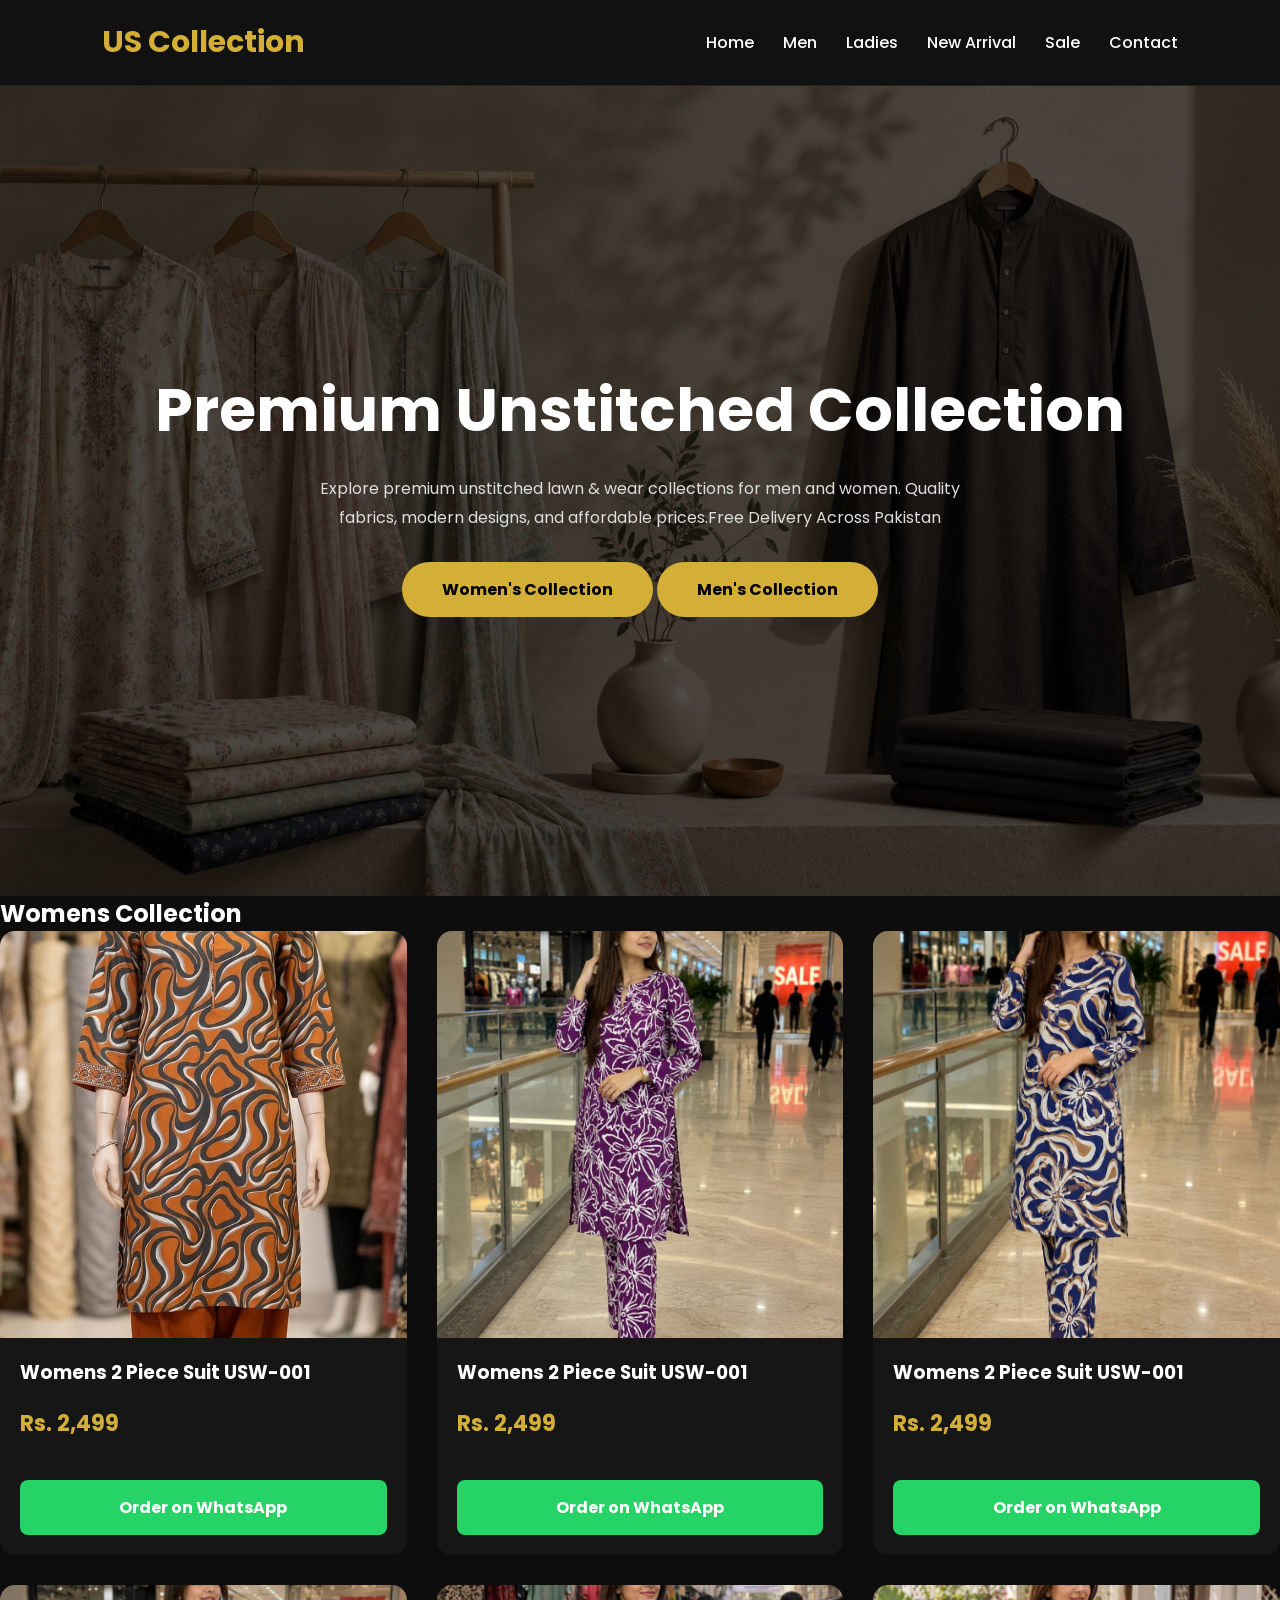
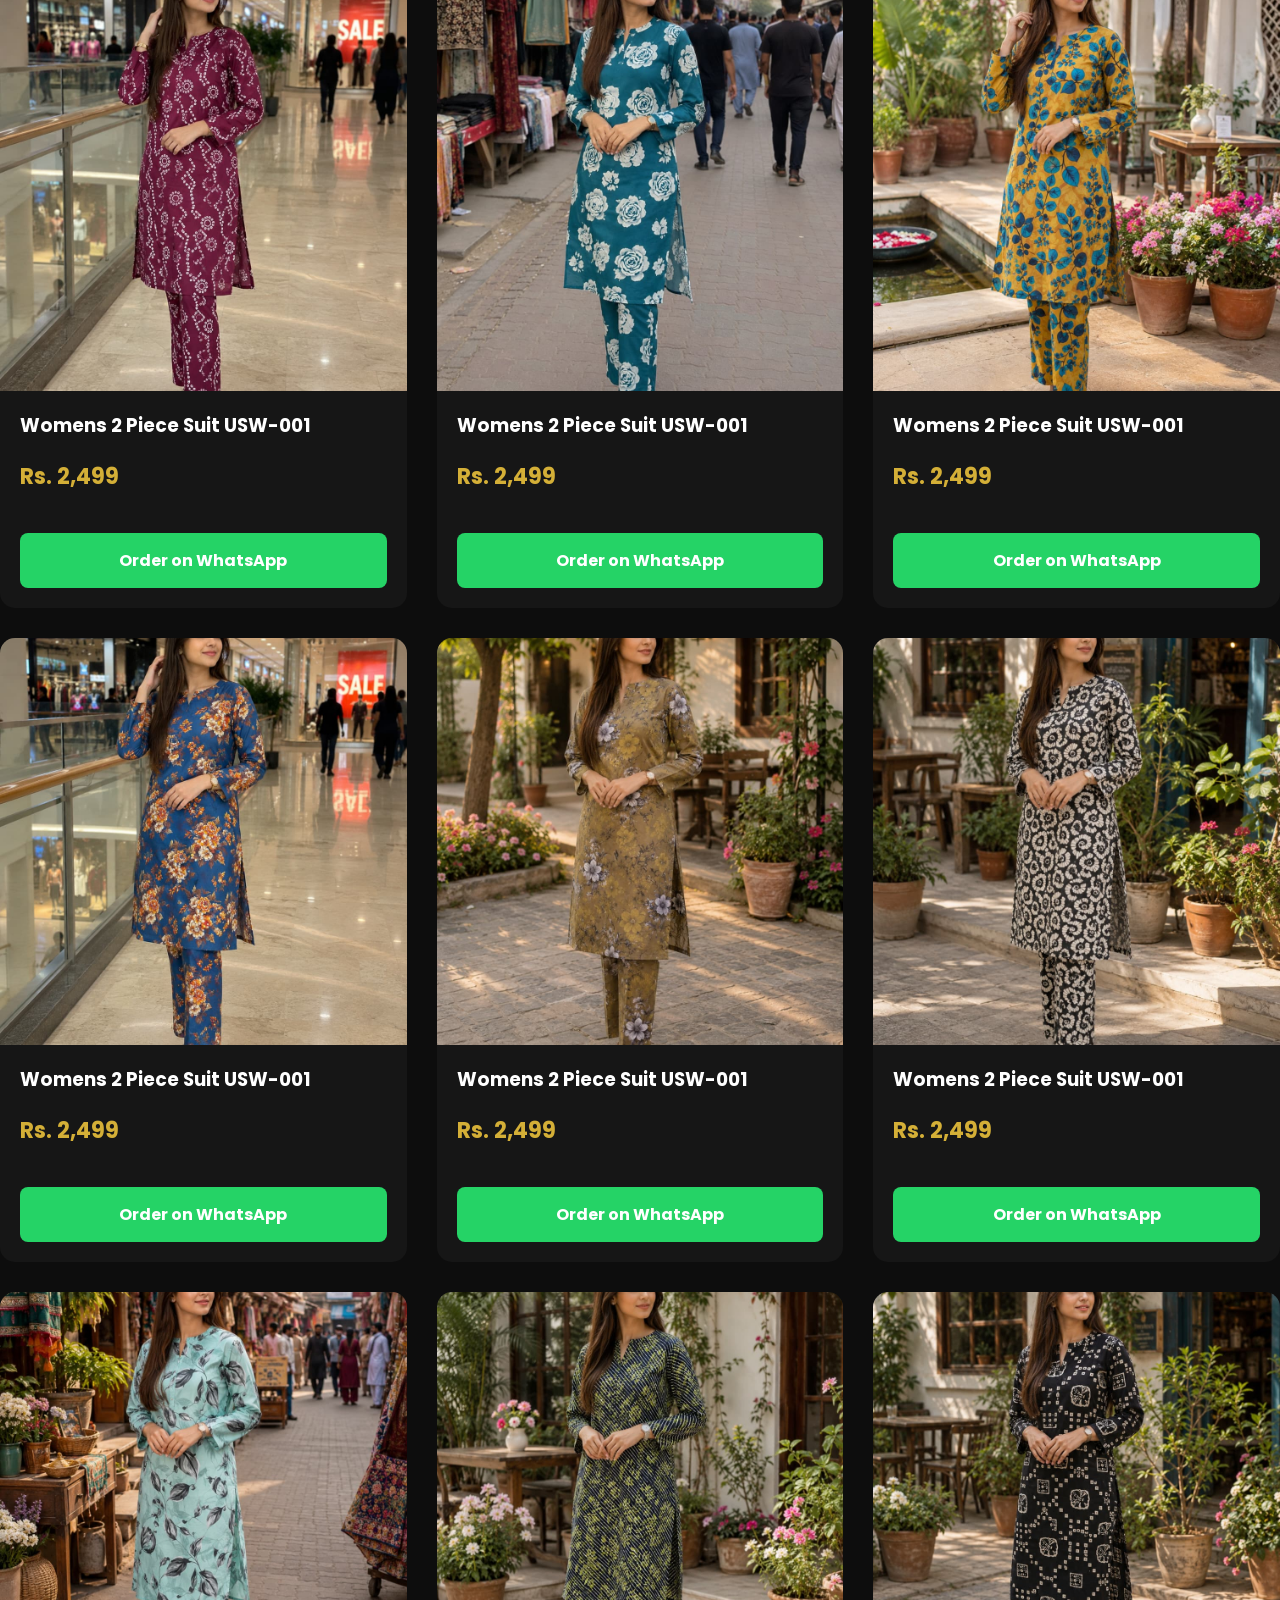
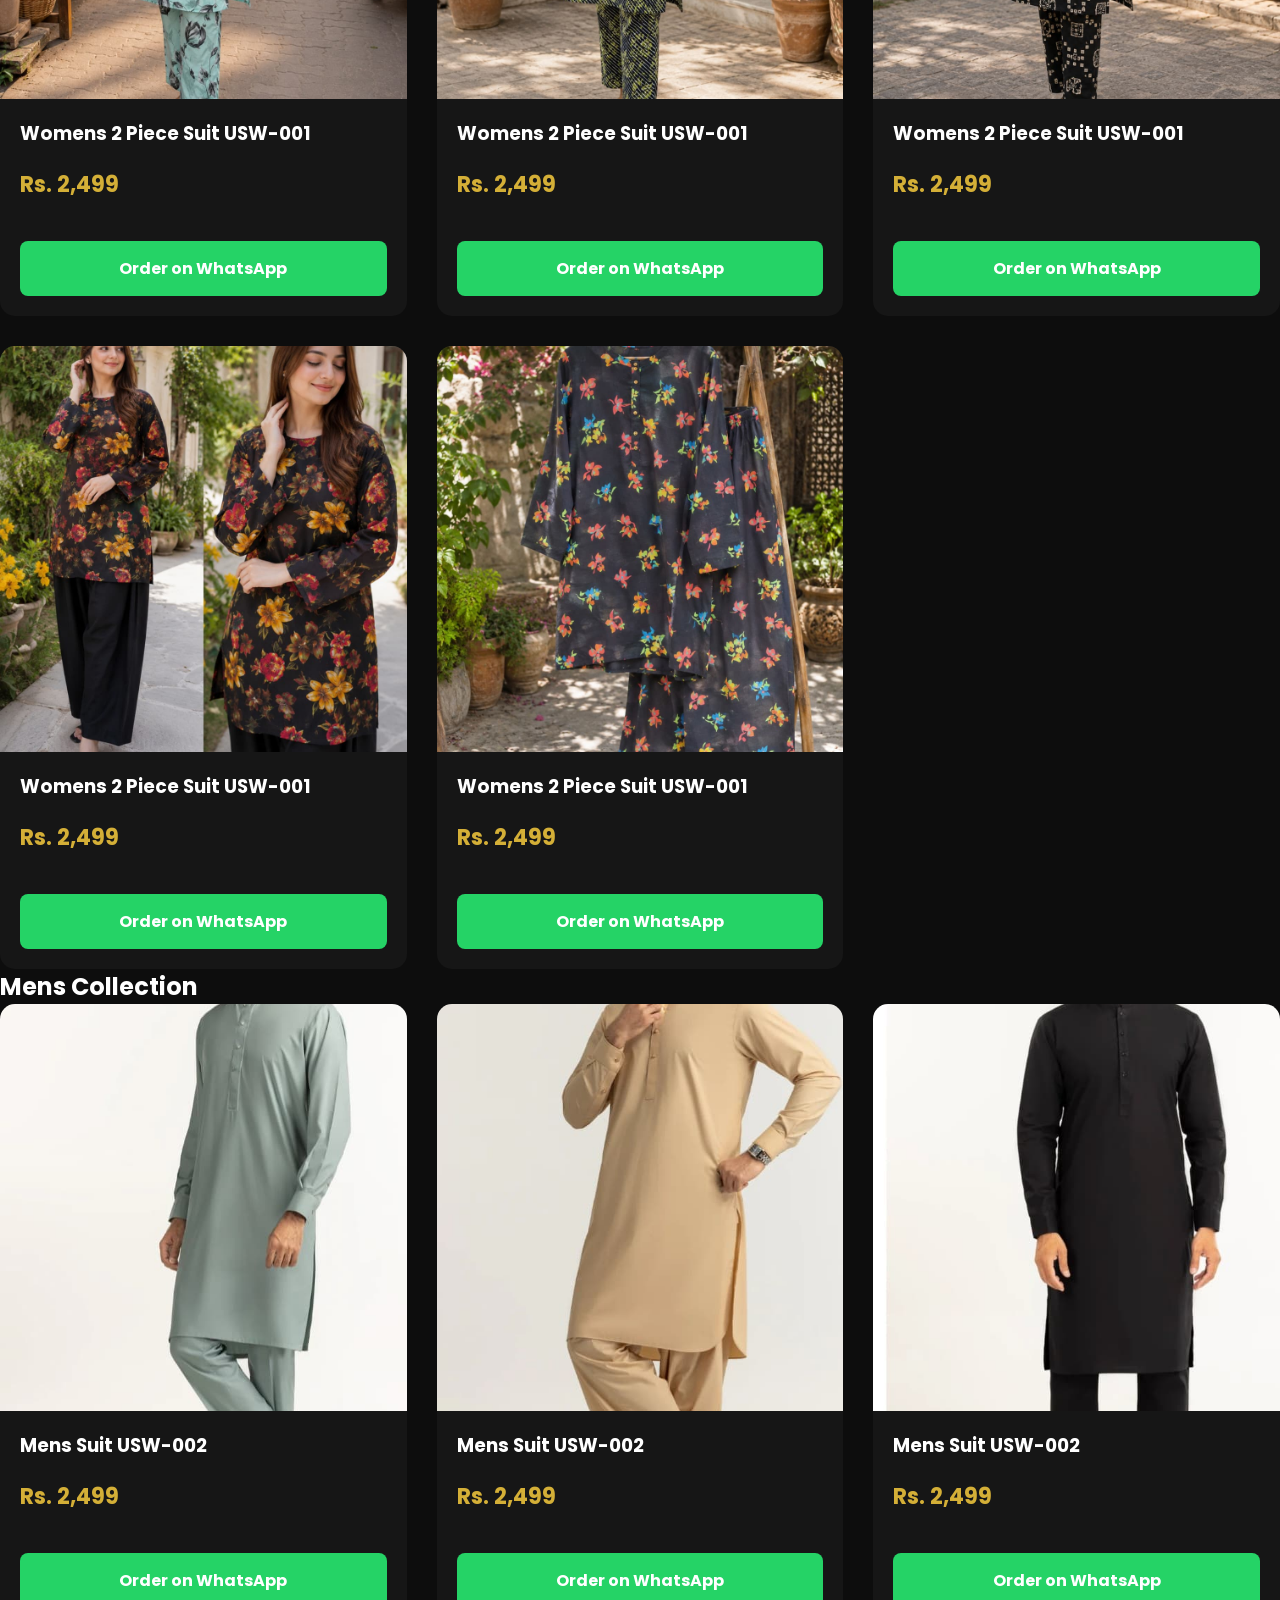
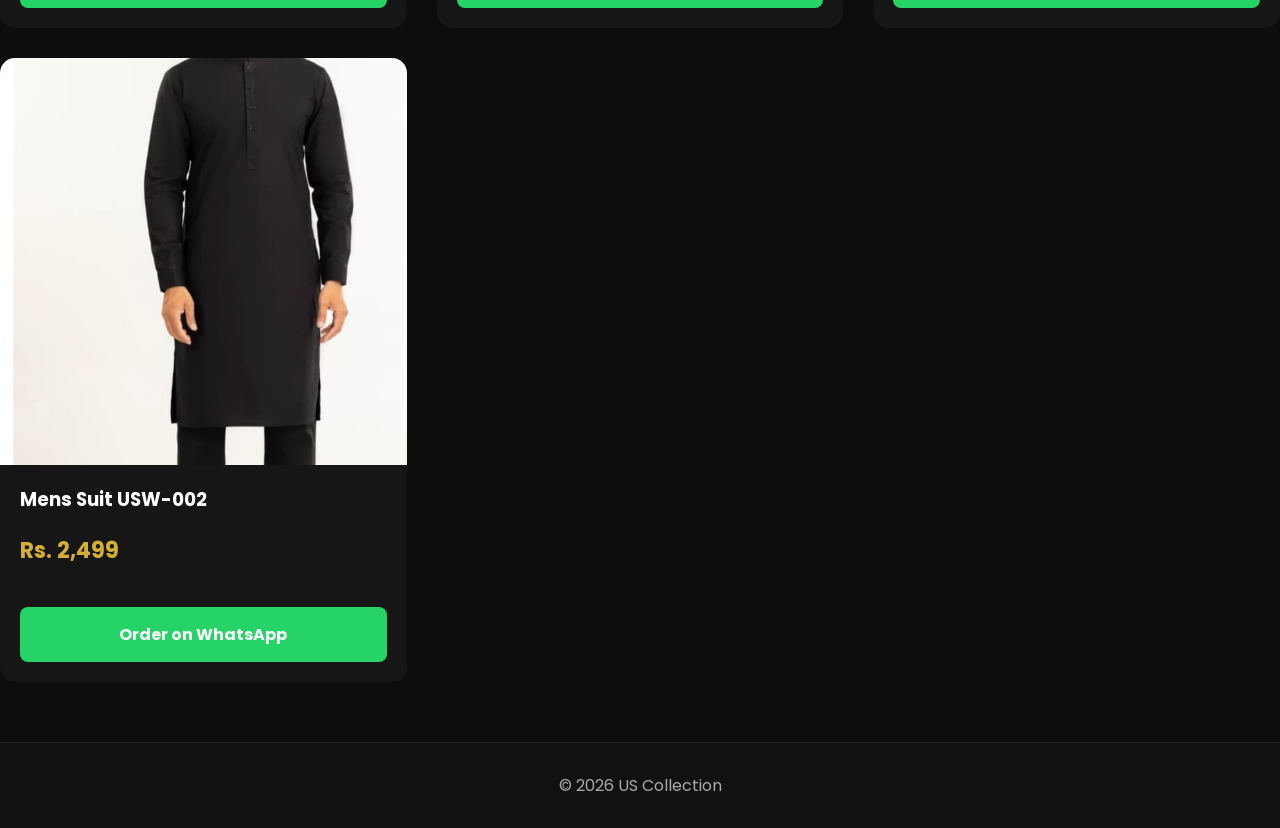
==== index.html @ f3d9e6c7 "Update index.html" ====
<!DOCTYPE html>
<html lang="en">
<head>
    <meta charset="UTF-8">
    <meta name="viewport" content="width=device-width, initial-scale=1.0">
    <title>US Collection | Premium Fashion</title>

    <link rel="stylesheet" href="style.css">

    <link rel="preconnect" href="https://fonts.googleapis.com">
    <link href="https://fonts.googleapis.com/css2?family=Poppins:wght@300;400;500;600;700&display=swap" rel="stylesheet">

</head>
<body>

<header>

<div class="logo">
US Collection
</div>

<nav>

<a href="#">Home</a>
<a href="#">Men</a>
<a href="#">Ladies</a>
<a href="#">New Arrival</a>
<a href="#">Sale</a>
<a href="#">Contact</a>

</nav>

</header>

<section class="hero">

<h1>Premium Unstitched Collection</h1>

<p>
Explore premium unstitched lawn  & wear collections for men and women. Quality fabrics, modern designs, and affordable prices.Free Delivery Across Pakistan
</p>

<div class="hero-buttons">
    <a class="btn" href="#women">Women's Collection</a>
    <a class="btn" href="#men">Men's Collection</a>
</div>


</section>

<section id="womens">

<h2>Womens Collection</h2>

<div class="products">
    <div class="card">

<img src="w1.jpeg" alt="Womens 2 Piece Suit">

<h3>Womens 2 Piece Suit USW-001</h3>

<p>Rs. 2,499</p>

<a class="order"
href="https://wa.me/923047504043?text=I want to order USW-001">
Order on WhatsApp
</a>

</div>
       <div class="card">

<img src="w2.jpeg" alt="Womens 2 Piece Suit">

<h3>Womens 2 Piece Suit USW-001</h3>

<p>Rs. 2,499</p>

<a class="order"
href="https://wa.me/923047504043?text=I want to order USW-001">
Order on WhatsApp
</a>

</div>
      <div class="card">

<img src="w3.jpeg" alt="Womens 2 Piece Suit">

<h3>Womens 2 Piece Suit USW-001</h3>

<p>Rs. 2,499</p>

<a class="order"
href="https://wa.me/923047504043?text=I want to order USW-001">
Order on WhatsApp
</a>

</div>
      <div class="card">

<img src="w4.jpeg" alt="Womens 2 Piece Suit">

<h3>Womens 2 Piece Suit USW-001</h3>

<p>Rs. 2,499</p>

<a class="order"
href="https://wa.me/923047504043?text=I want to order USW-001">
Order on WhatsApp
</a>

</div>
    <div class="card">

<img src="w5.jpeg" alt="Womens 2 Piece Suit">

<h3>Womens 2 Piece Suit USW-001</h3>

<p>Rs. 2,499</p>

<a class="order"
href="https://wa.me/923047504043?text=I want to order USW-001">
Order on WhatsApp
</a>

</div>
    <div class="card">

<img src="w6.jpeg" alt="Womens 2 Piece Suit">

<h3>Womens 2 Piece Suit USW-001</h3>

<p>Rs. 2,499</p>

<a class="order"
href="https://wa.me/923047504043?text=I want to order USW-001">
Order on WhatsApp
</a>

</div>
    <div class="card">

<img src="w7.jpeg" alt="Womens 2 Piece Suit">

<h3>Womens 2 Piece Suit USW-001</h3>

<p>Rs. 2,499</p>

<a class="order"
href="https://wa.me/923047504043?text=I want to order USW-001">
Order on WhatsApp
</a>

</div>
    <div class="card">

<img src="w8.jpeg" alt="Womens 2 Piece Suit">

<h3>Womens 2 Piece Suit USW-001</h3>

<p>Rs. 2,499</p>

<a class="order"
href="https://wa.me/923047504043?text=I want to order USW-001">
Order on WhatsApp
</a>

</div>
    <div class="card">

<img src="w9.jpeg" alt="Womens 2 Piece Suit">

<h3>Womens 2 Piece Suit USW-001</h3>

<p>Rs. 2,499</p>

<a class="order"
href="https://wa.me/923047504043?text=I want to order USW-001">
Order on WhatsApp
</a>

</div>
    <div class="card">

<img src="w10.jpeg" alt="Womens 2 Piece Suit">

<h3>Womens 2 Piece Suit USW-001</h3>

<p>Rs. 2,499</p>

<a class="order"
href="https://wa.me/923047504043?text=I want to order USW-001">
Order on WhatsApp
</a>

</div>
    <div class="card">

<img src="w11.jpeg" alt="Womens 2 Piece Suit">

<h3>Womens 2 Piece Suit USW-001</h3>

<p>Rs. 2,499</p>

<a class="order"
href="https://wa.me/923047504043?text=I want to order USW-001">
Order on WhatsApp
</a>

</div>
    <div class="card">

<img src="w12.jpeg" alt="Womens 2 Piece Suit">

<h3>Womens 2 Piece Suit USW-001</h3>

<p>Rs. 2,499</p>

<a class="order"
href="https://wa.me/923047504043?text=I want to order USW-001">
Order on WhatsApp
</a>

</div>
    <div class="card">

<img src="w13.jpeg" alt="Womens 2 Piece Suit">

<h3>Womens 2 Piece Suit USW-001</h3>

<p>Rs. 2,499</p>

<a class="order"
href="https://wa.me/923047504043?text=I want to order USW-001">
Order on WhatsApp
</a>

</div>
    <div class="card">

<img src="w14.jpeg" alt="Womens 2 Piece Suit">

<h3>Womens 2 Piece Suit USW-001</h3>

<p>Rs. 2,499</p>

<a class="order"
href="https://wa.me/923047504043?text=I want to order USW-001">
Order on WhatsApp
</a>

</div>



</div>

</section>
    
<section id="mens">

<h2>Mens Collection</h2>

<div class="products">
      <div class="card">

<img src="p1.jpeg" alt="Womens 2 Piece Suit">

<h3>Mens Suit USW-002</h3>

<p>Rs. 2,499</p>

<a class="order"
href="https://wa.me/923047504043?text=I want to order USW-001">
Order on WhatsApp
</a>

</div>
      <div class="card">

<img src="p2.jpeg" alt="Womens 2 Piece Suit">

<h3>Mens Suit USW-002</h3>

<p>Rs. 2,499</p>

<a class="order"
href="https://wa.me/923047504043?text=I want to order USW-001">
Order on WhatsApp
</a>

</div>
      <div class="card">

<img src="p3.jpeg" alt="Womens 2 Piece Suit">

<h3>Mens Suit USW-002</h3>

<p>Rs. 2,499</p>

<a class="order"
href="https://wa.me/923047504043?text=I want to order USW-001">
Order on WhatsApp
</a>

</div>
      <div class="card">

<img src="p3.jpeg" alt="Womens 2 Piece Suit">

<h3>Mens Suit USW-002</h3>

<p>Rs. 2,499</p>

<a class="order"
href="https://wa.me/923047504043?text=I want to order USW-001">
Order on WhatsApp
</a>

</div>

</div>
    
 </secton>
    

<footer>

<p>

© 2026 US Collection

</p>

</footer>

</body>
</html>
---- style.css ----
*{
    margin:0;
    padding:0;
    box-sizing:border-box;
    font-family:'Poppins',sans-serif;
}

body{
    background:#0d0d0d;
    color:#fff;
}

header{
    width:100%;
    padding:20px 8%;
    display:flex;
    justify-content:space-between;
    align-items:center;
    background:#111;
    position:sticky;
    top:0;
    z-index:1000;
    border-bottom:1px solid #222;
}

.logo{
    font-size:30px;
    font-weight:700;
    color:#d4af37;
}

nav a{
    color:white;
    text-decoration:none;
    margin-left:25px;
    transition:.3s;
    font-weight:500;
}

nav a:hover{
    color:#d4af37;
}

.hero{
    height:90vh;
    display:flex;
    flex-direction:column;
    justify-content:center;
    align-items:center;
    text-align:center;
    background:linear-gradient(rgba(0,0,0,.65),rgba(0,0,0,.65)),
    url("bk.png") center/cover;
}

.hero h1{
    font-size:60px;
    margin-bottom:20px;
}

.hero p{
    width:70%;
    max-width:700px;
    line-height:1.8;
    color:#ddd;
    margin-bottom:30px;
}

.btn{
    display:inline-block;
    padding:15px 40px;
    background:#d4af37;
    color:black;
    text-decoration:none;
    border-radius:40px;
    font-weight:bold;
    transition:.3s;
}

.btn:hover{
    transform:translateY(-5px);
}

#products{
    padding:80px 8%;
}

#products h2{
    text-align:center;
    font-size:40px;
    margin-bottom:50px;
    color:#d4af37;
}

.products{
    display:grid;
    grid-template-columns:repeat(auto-fit,minmax(300px,1fr));
    gap:30px;
}

.card{
    background:#161616;
    border-radius:15px;
    overflow:hidden;
    transition:.3s;
}

.card:hover{
    transform:translateY(-10px);
}

.card img{
    width:100%;
    aspect-ratio:1/1;
    object-fit:cover;
    display:block;
}

.card h3{
    padding:20px;
}

.card p{
    padding:0 20px 20px;
    color:#d4af37;
    font-size:22px;
    font-weight:bold;
}

.order{
    display:block;
    margin:20px;
    text-align:center;
    background:#25D366;
    color:white;
    padding:15px;
    border-radius:8px;
    text-decoration:none;
    font-weight:bold;
}

footer{
    background:#111;
    text-align:center;
    padding:30px;
    margin-top:60px;
    border-top:1px solid #222;
}

footer p{
    color:#aaa;
}

@media(max-width:768px){

header{
    flex-direction:column;
}

nav{
    margin-top:15px;
}

nav a{
    display:inline-block;
    margin:8px;
}

.hero h1{
    font-size:40px;
}

.hero p{
    width:90%;
}

}
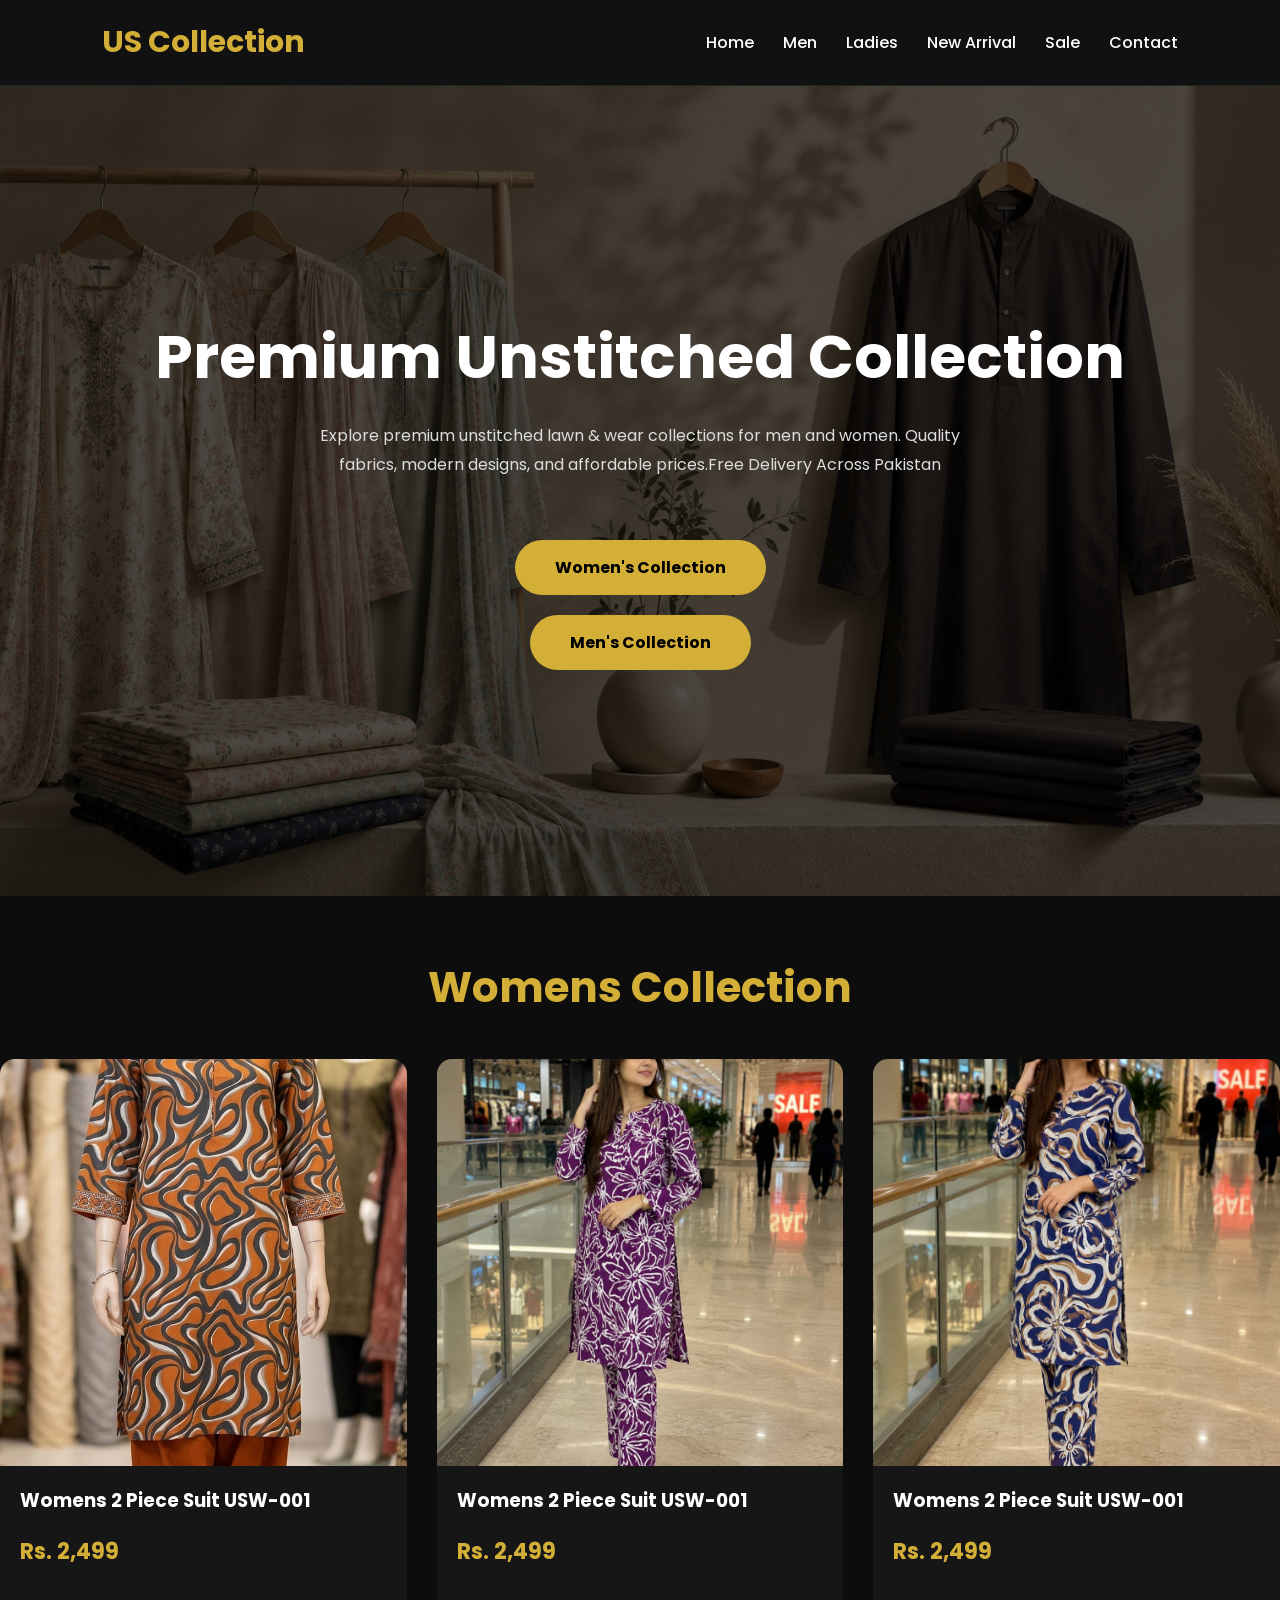
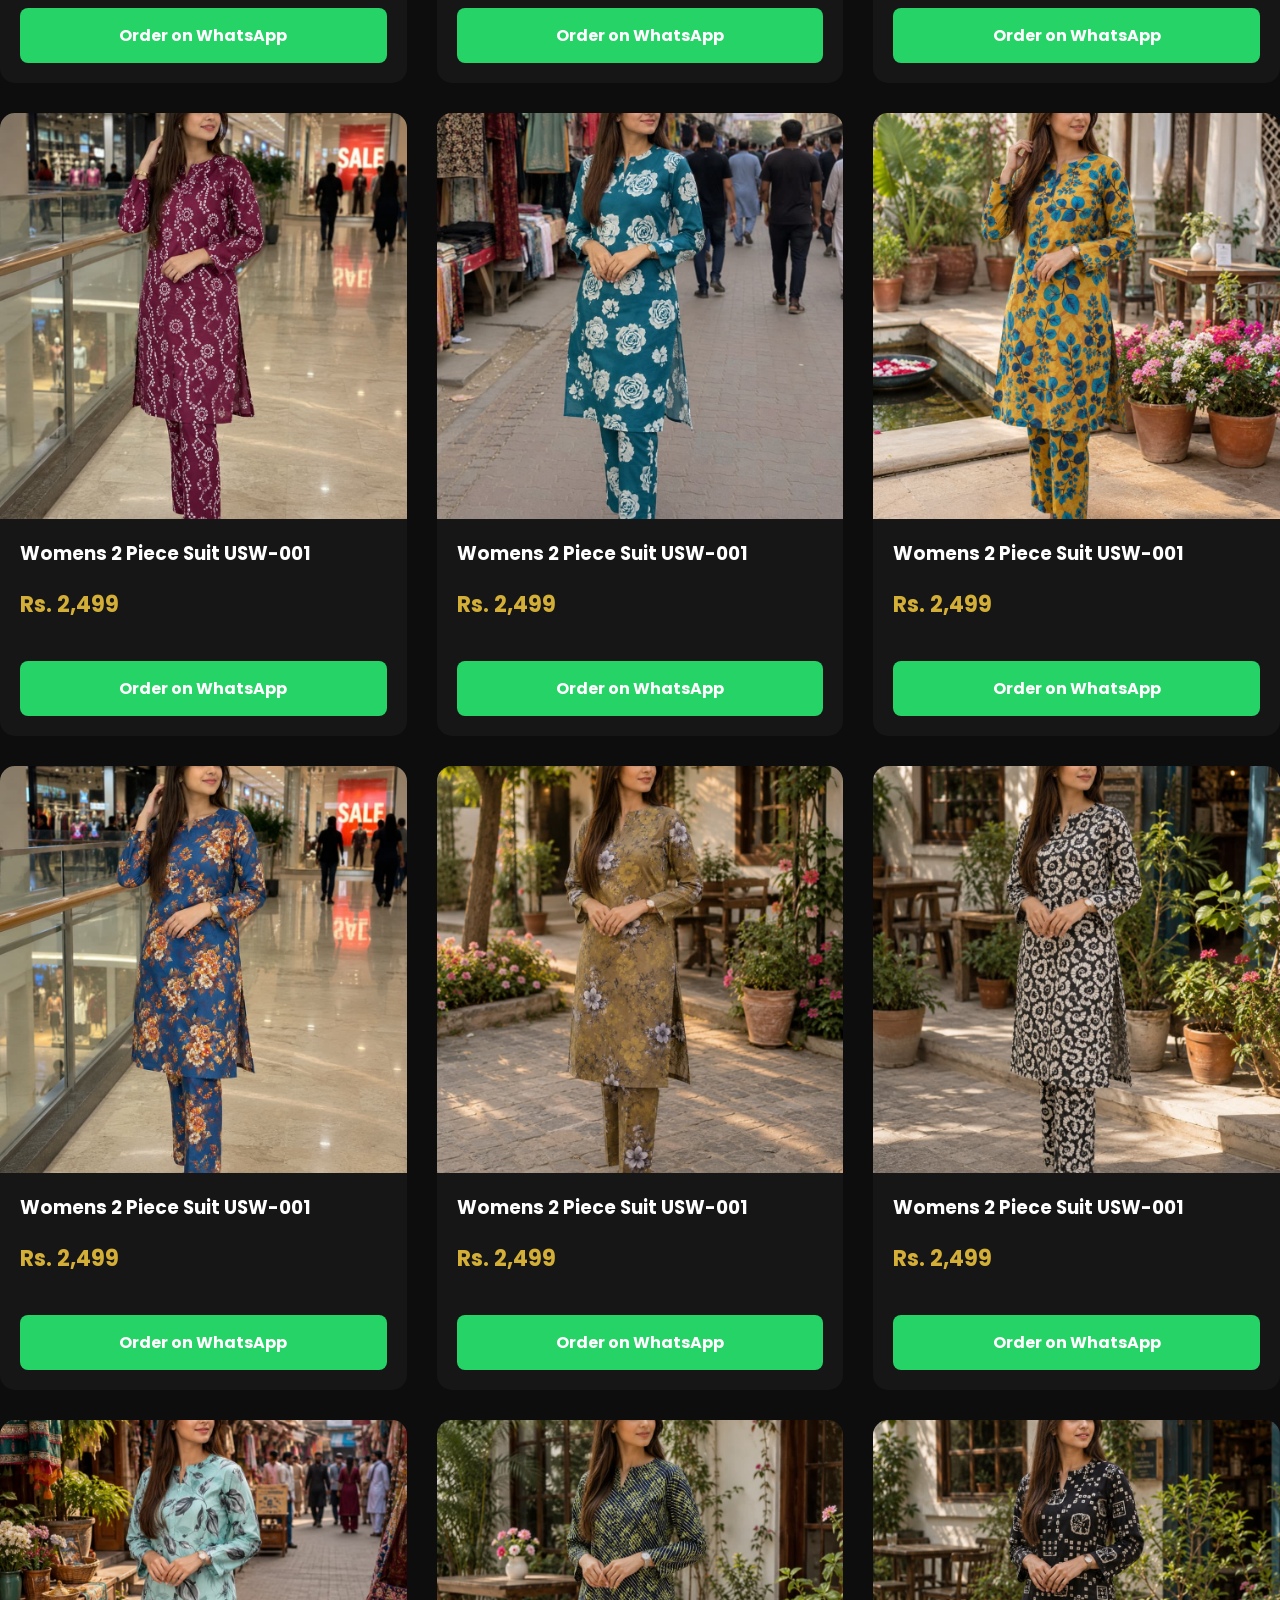
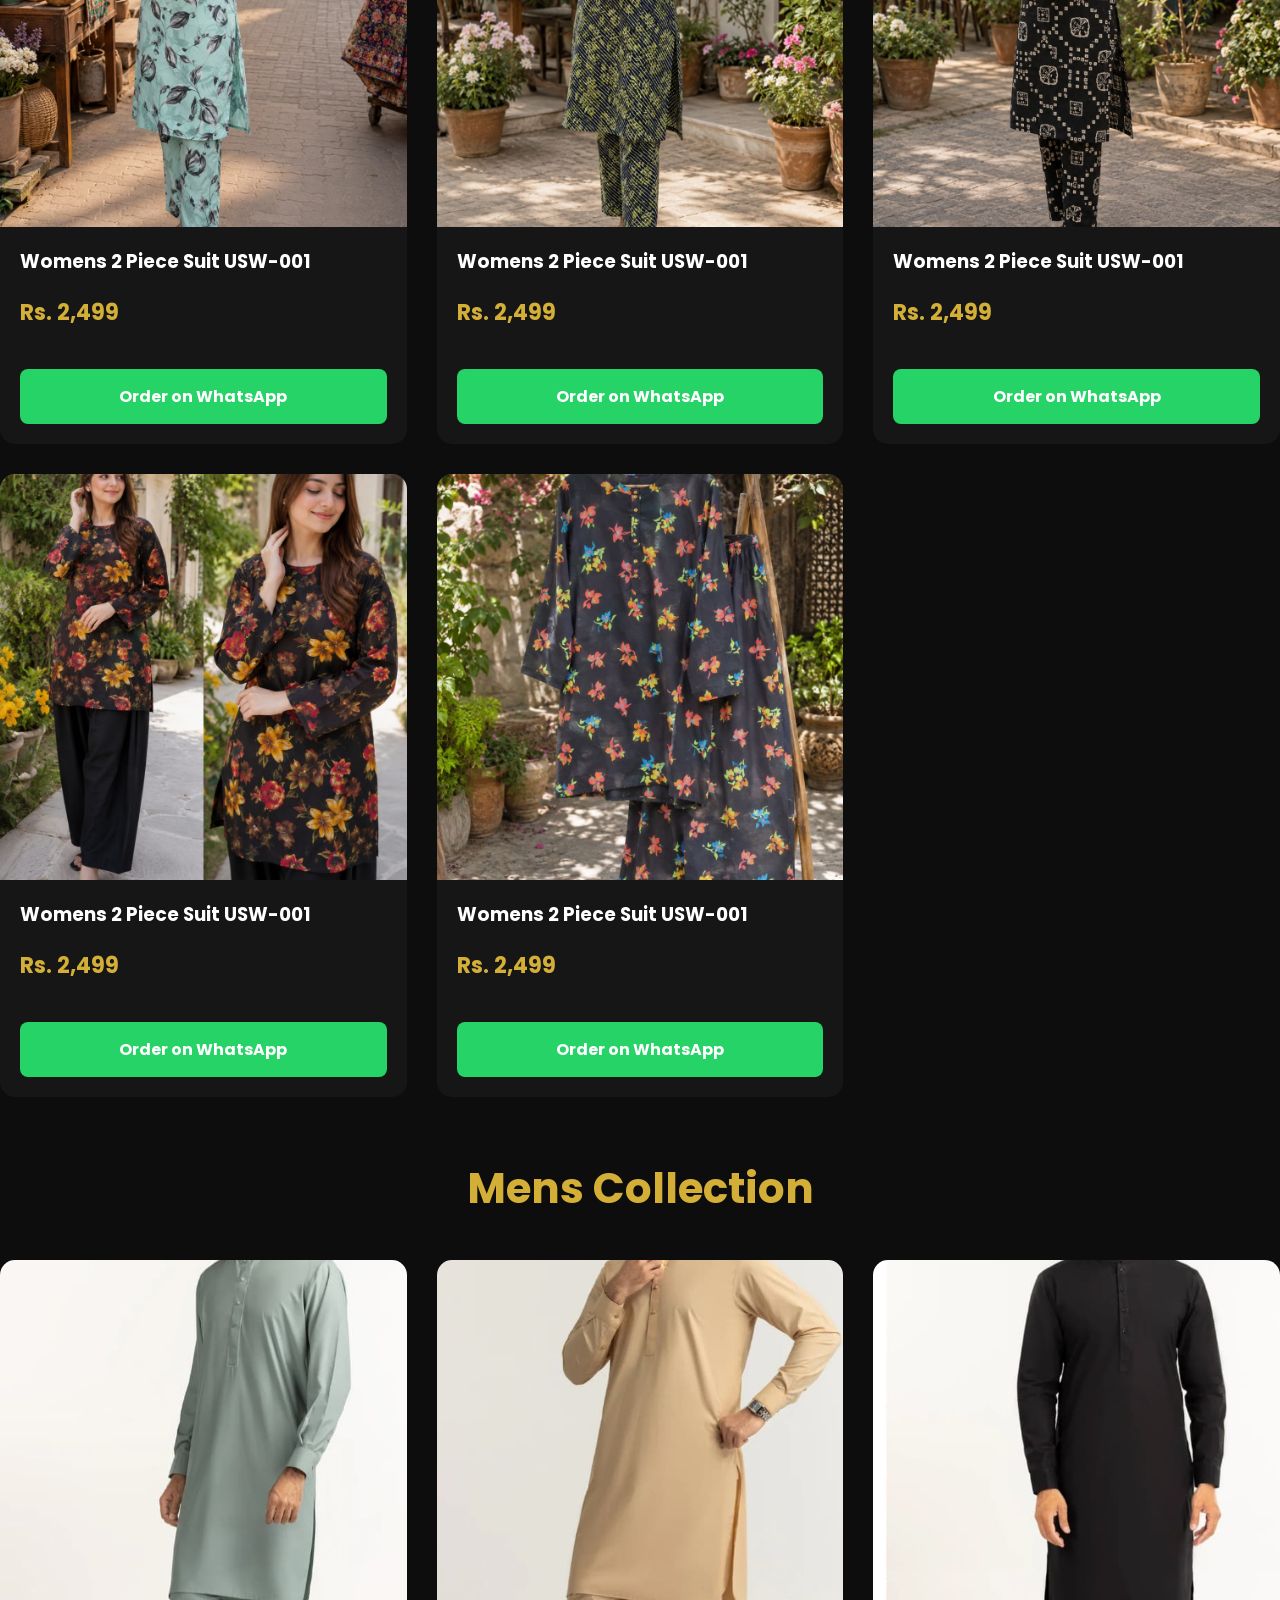
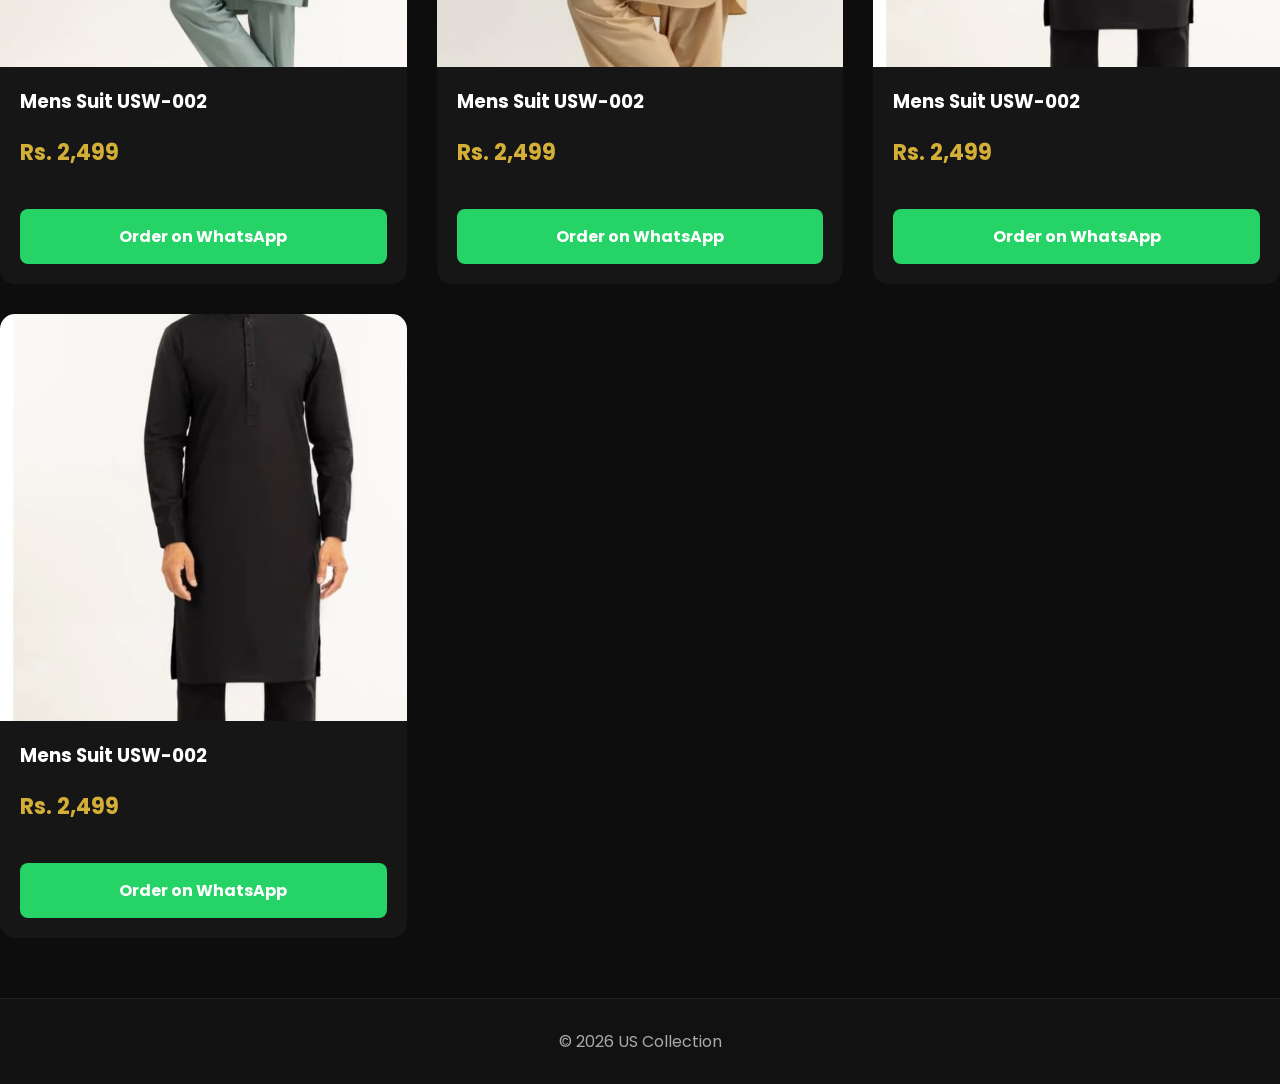
==== commit c5080a37: "Update index.html" ====
--- a/index.html
+++ b/index.html
@@ -48,7 +48,7 @@
 
 </section>
 
-<section id="womens">
+<section id="women">
 
 <h2>Womens Collection</h2>
 
@@ -256,7 +256,7 @@
 
 </section>
     
-<section id="mens">
+<section id="men">
 
 <h2>Mens Collection</h2>
 
--- a/style.css
+++ b/style.css
@@ -51,10 +51,23 @@
     background:linear-gradient(rgba(0,0,0,.65),rgba(0,0,0,.65)),
     url("bk.png") center/cover;
 }
+.hero-buttons{
+    display:flex;
+    flex-direction:column;
+    gap:20px;
+    align-items:center;
+    margin-top:30px;
+}
 
 .hero h1{
     font-size:60px;
     margin-bottom:20px;
+}
+section h2{
+    text-align:center;
+    font-size:42px;
+    color:#d4af37;
+    margin:60px 0 40px;
 }
 
 .hero p{
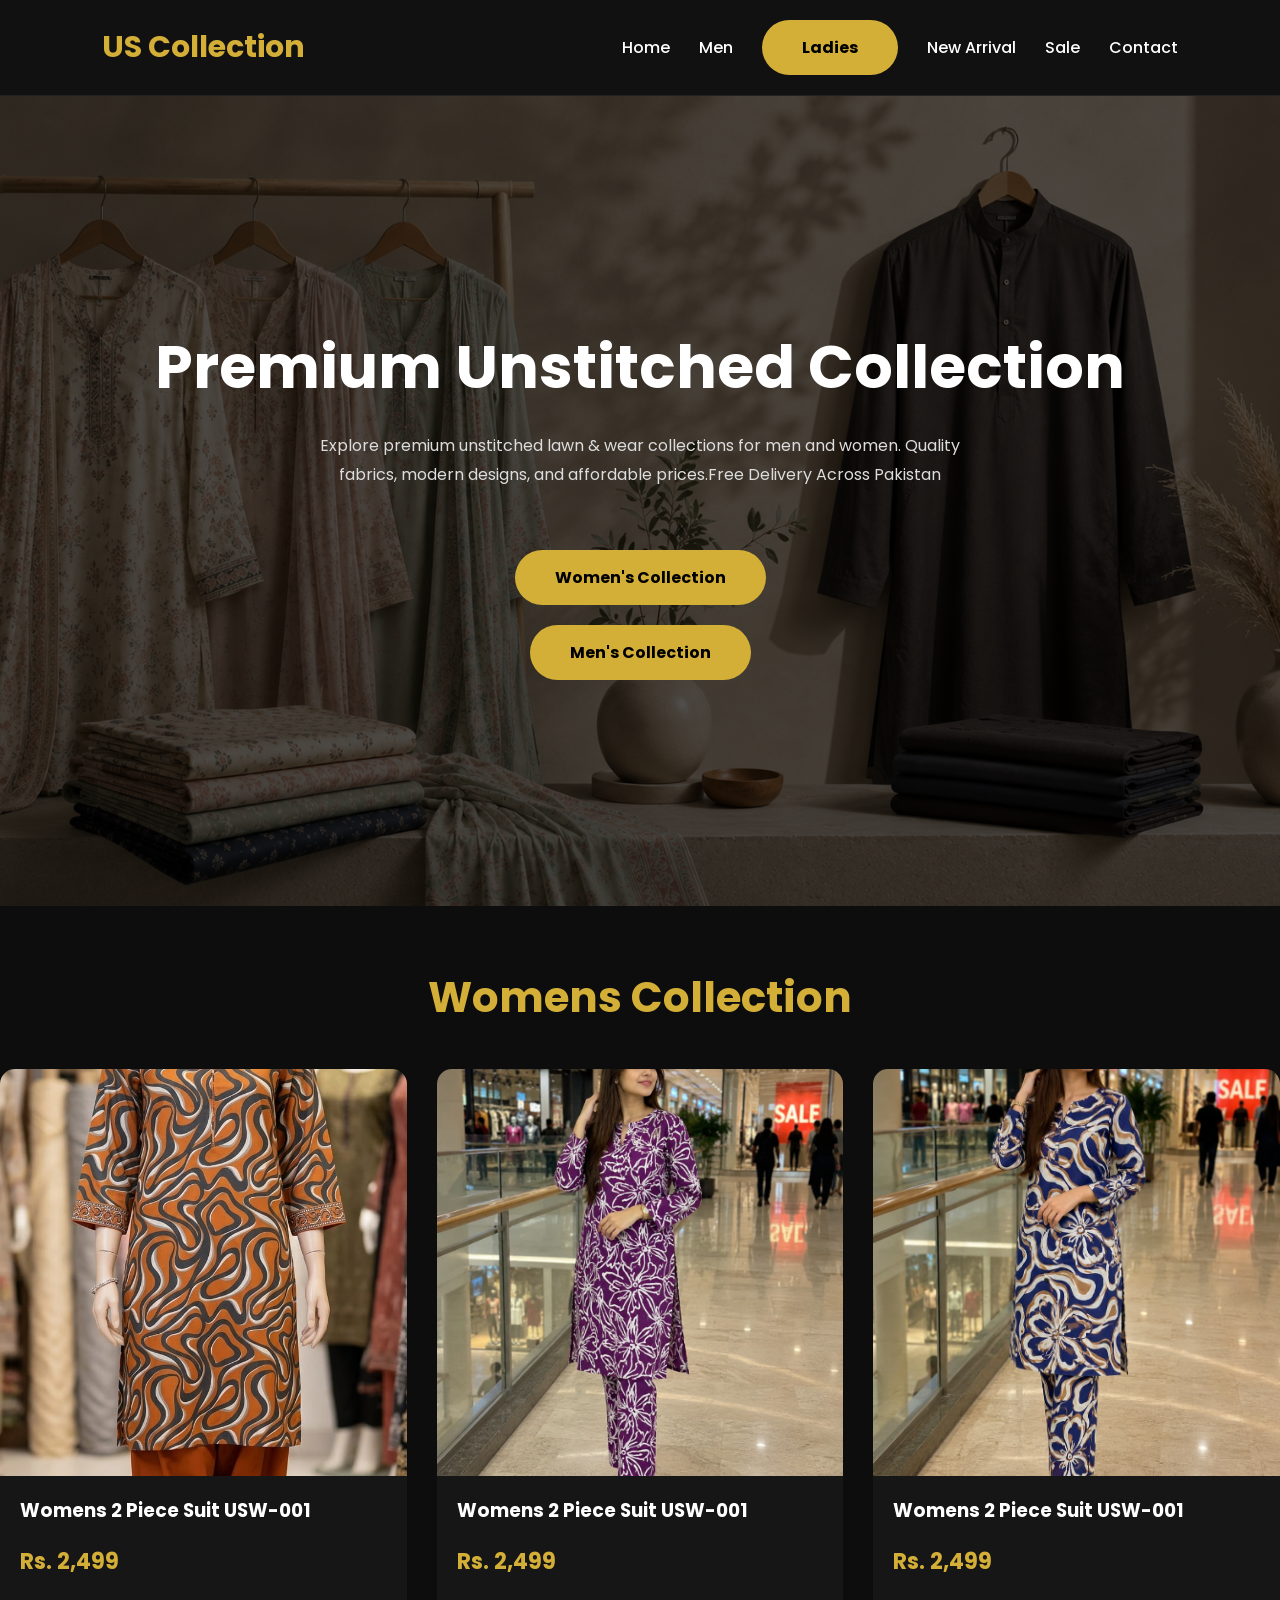
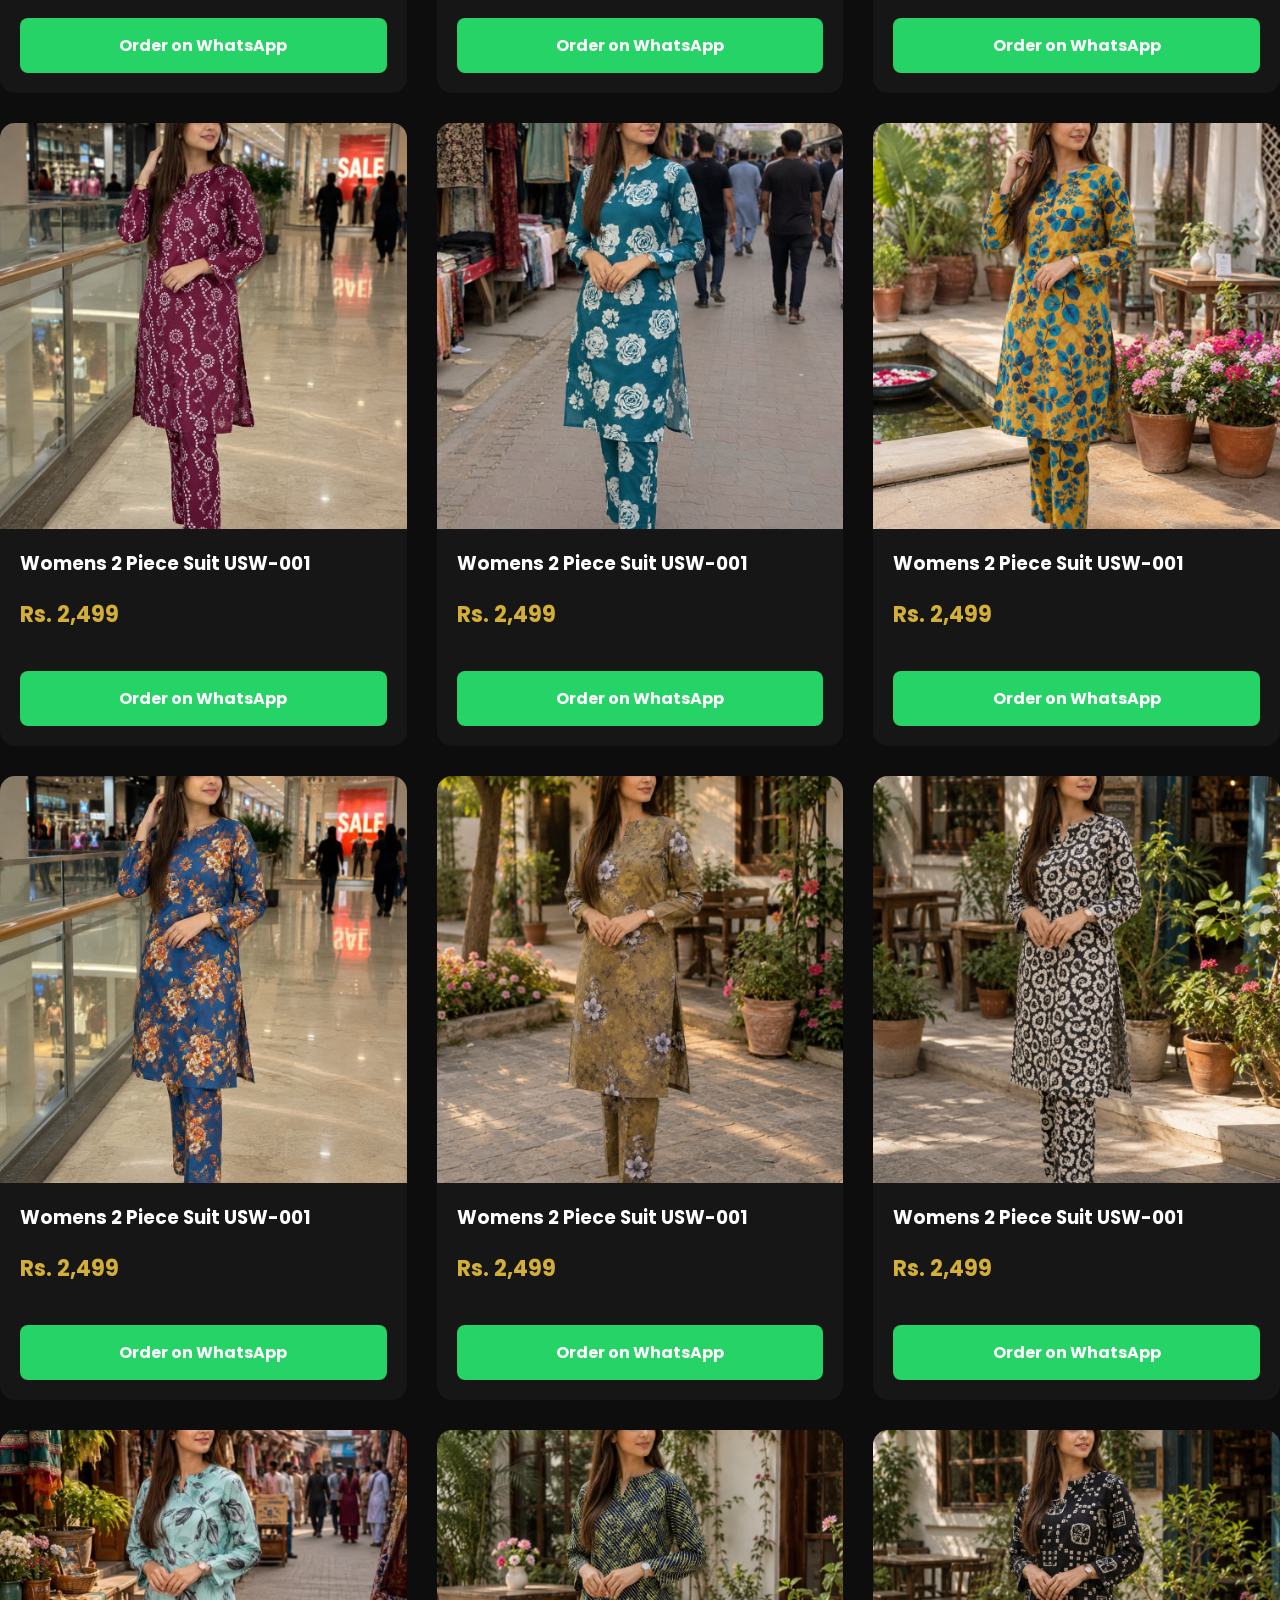
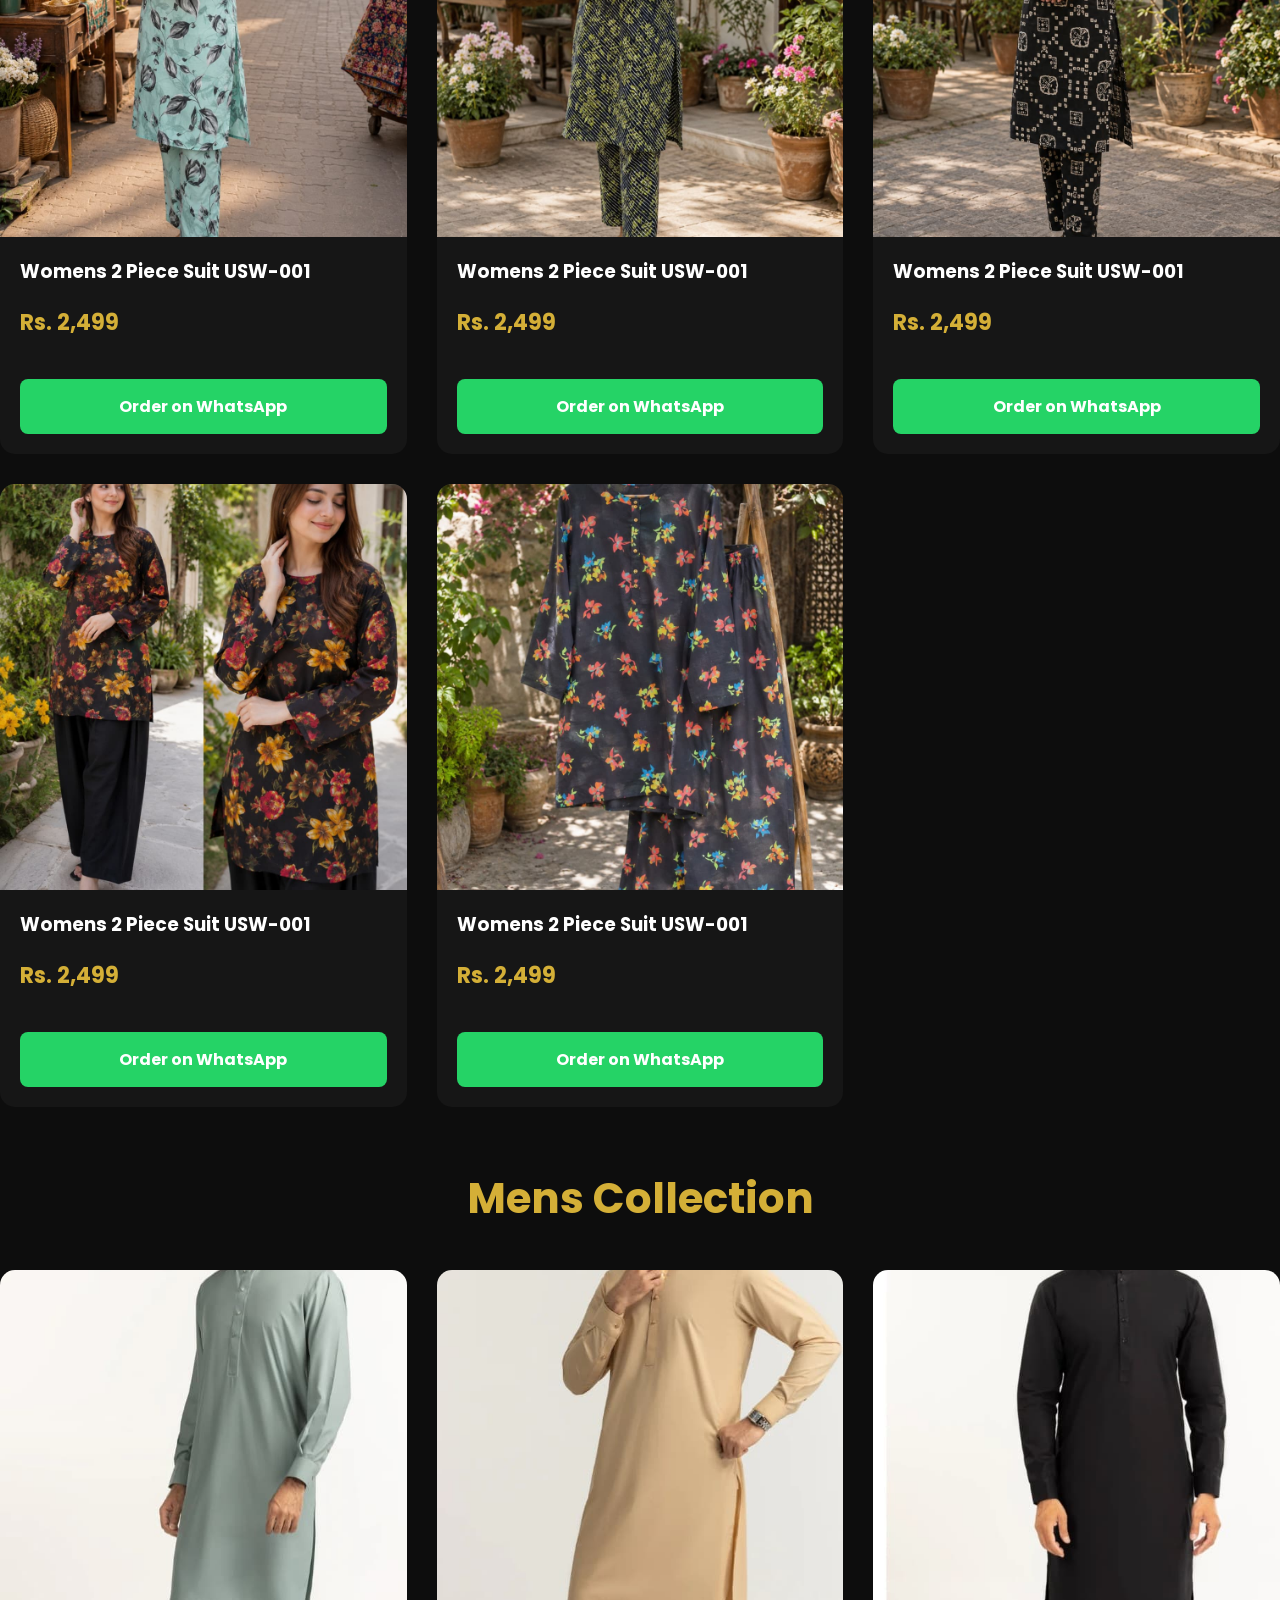
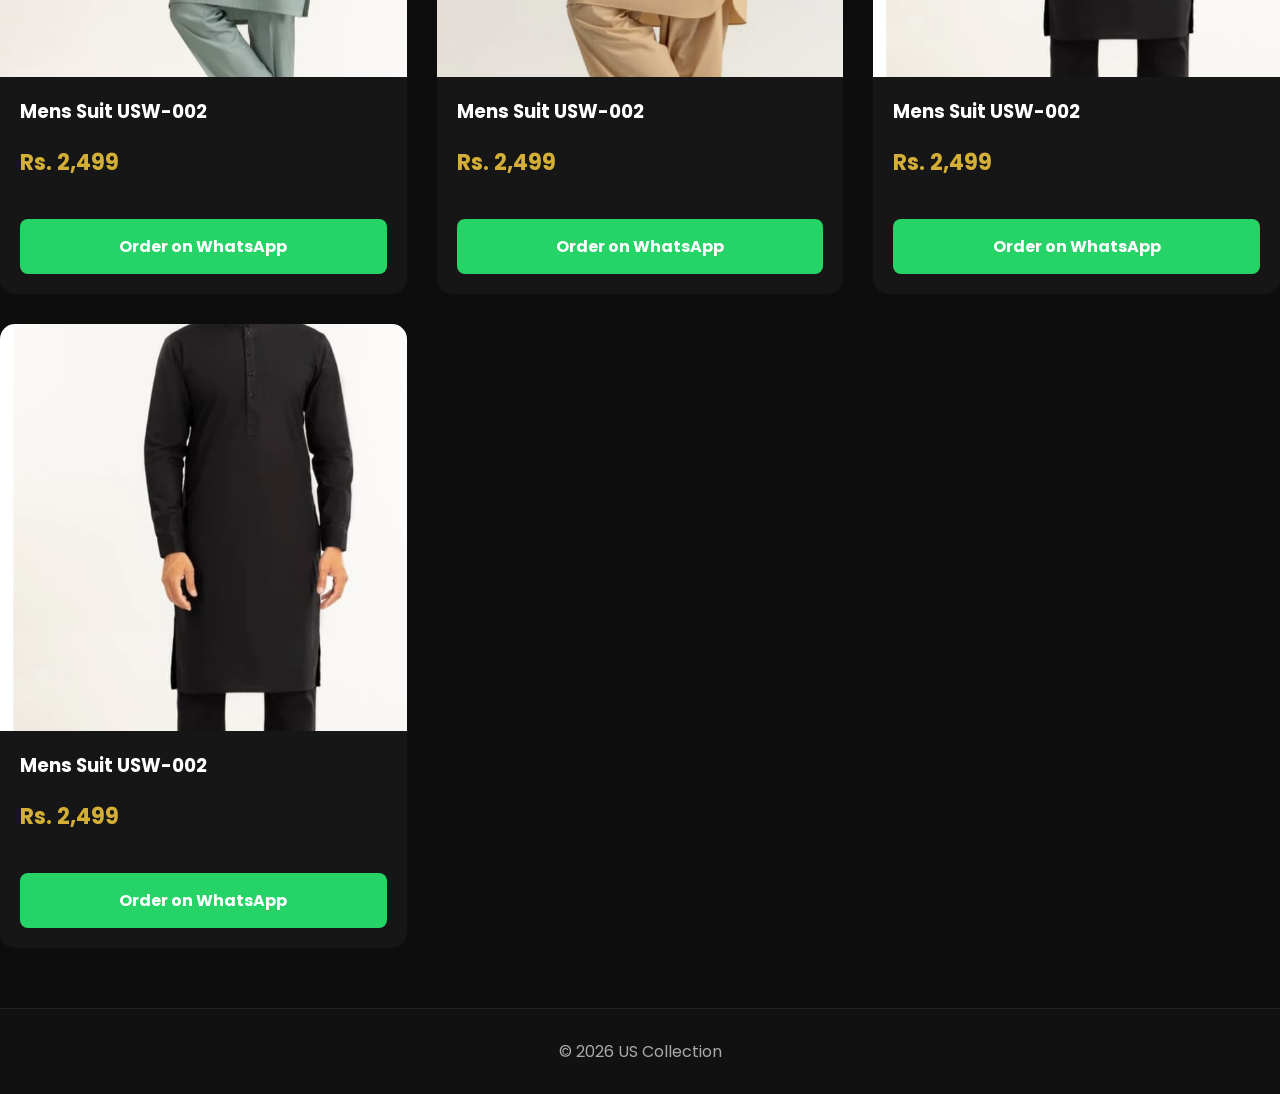
==== commit bfe071e0: "Update index.html" ====
--- a/index.html
+++ b/index.html
@@ -22,8 +22,8 @@
 <nav>
 
 <a href="#">Home</a>
-<a href="#">Men</a>
-<a href="#">Ladies</a>
+<a href="#men">Men</a>
+<a class="btn" href="#women">Ladies</a>
 <a href="#">New Arrival</a>
 <a href="#">Sale</a>
 <a href="#">Contact</a>
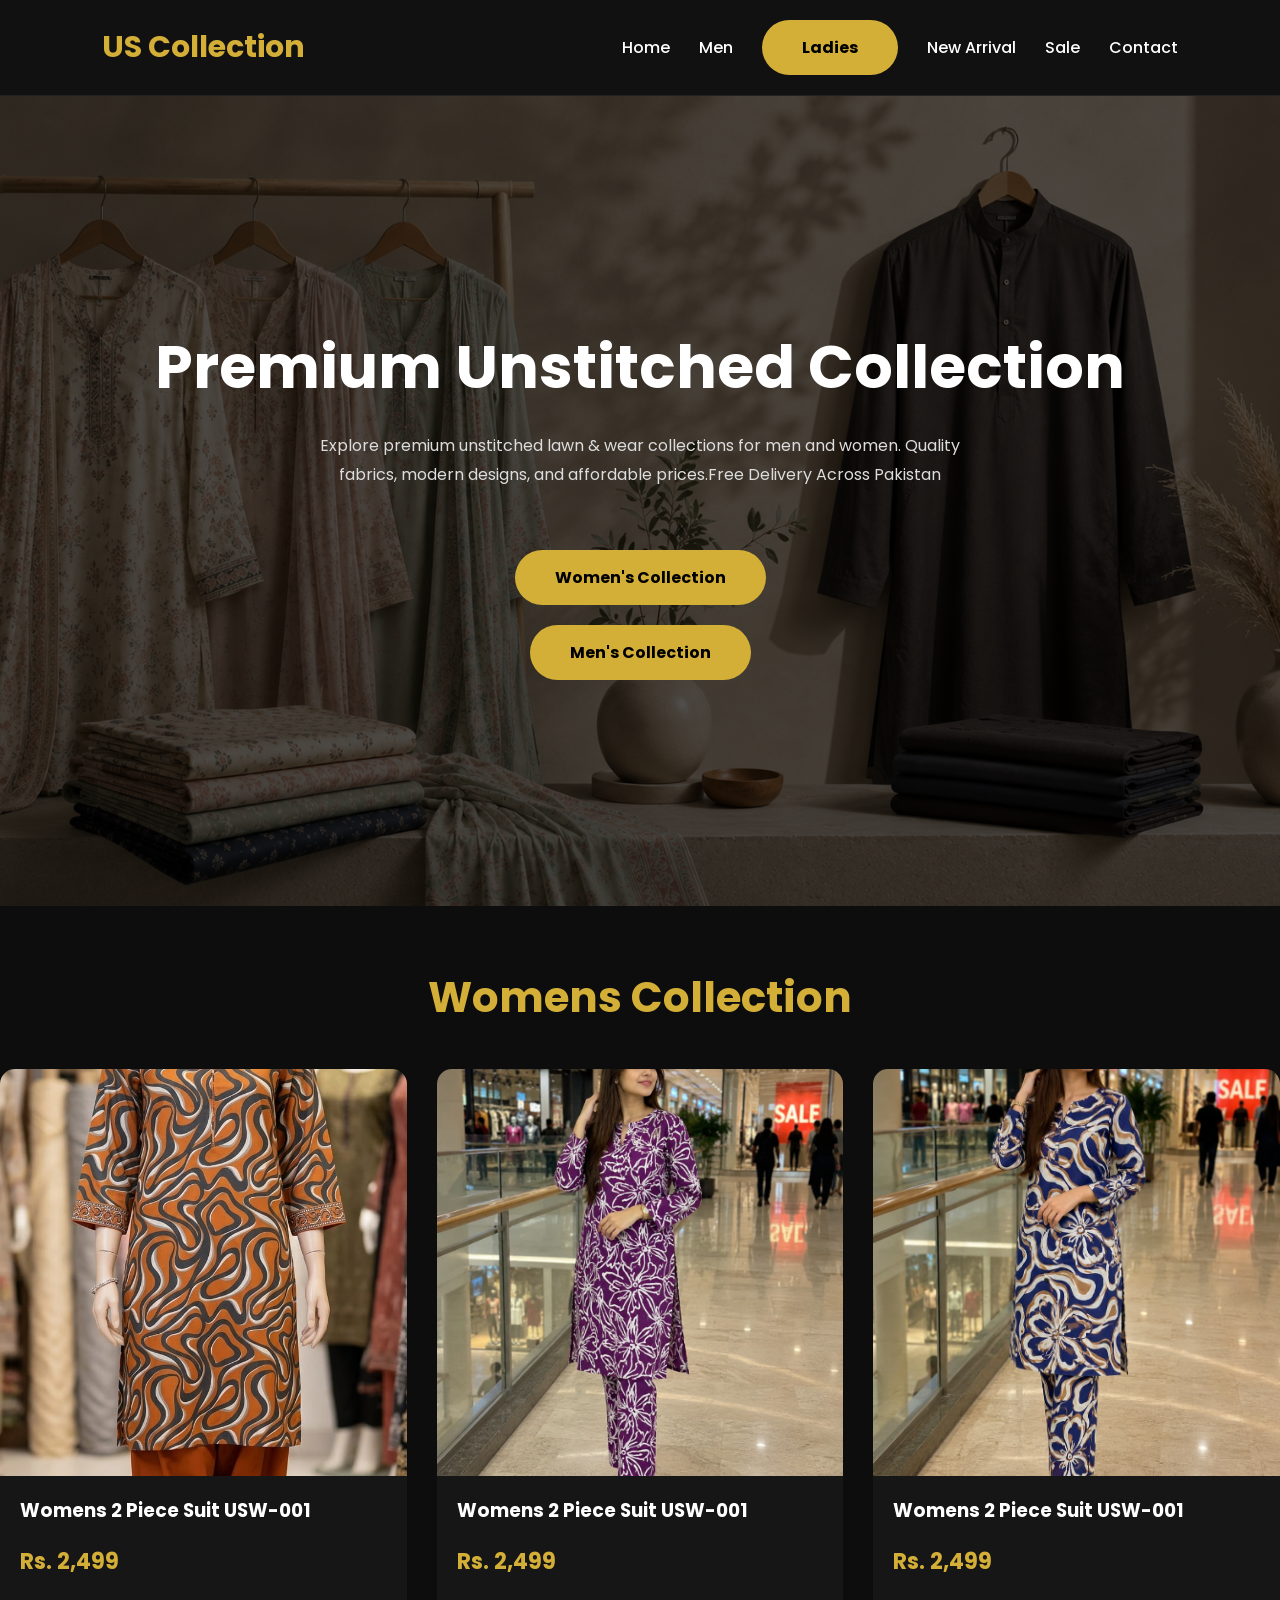
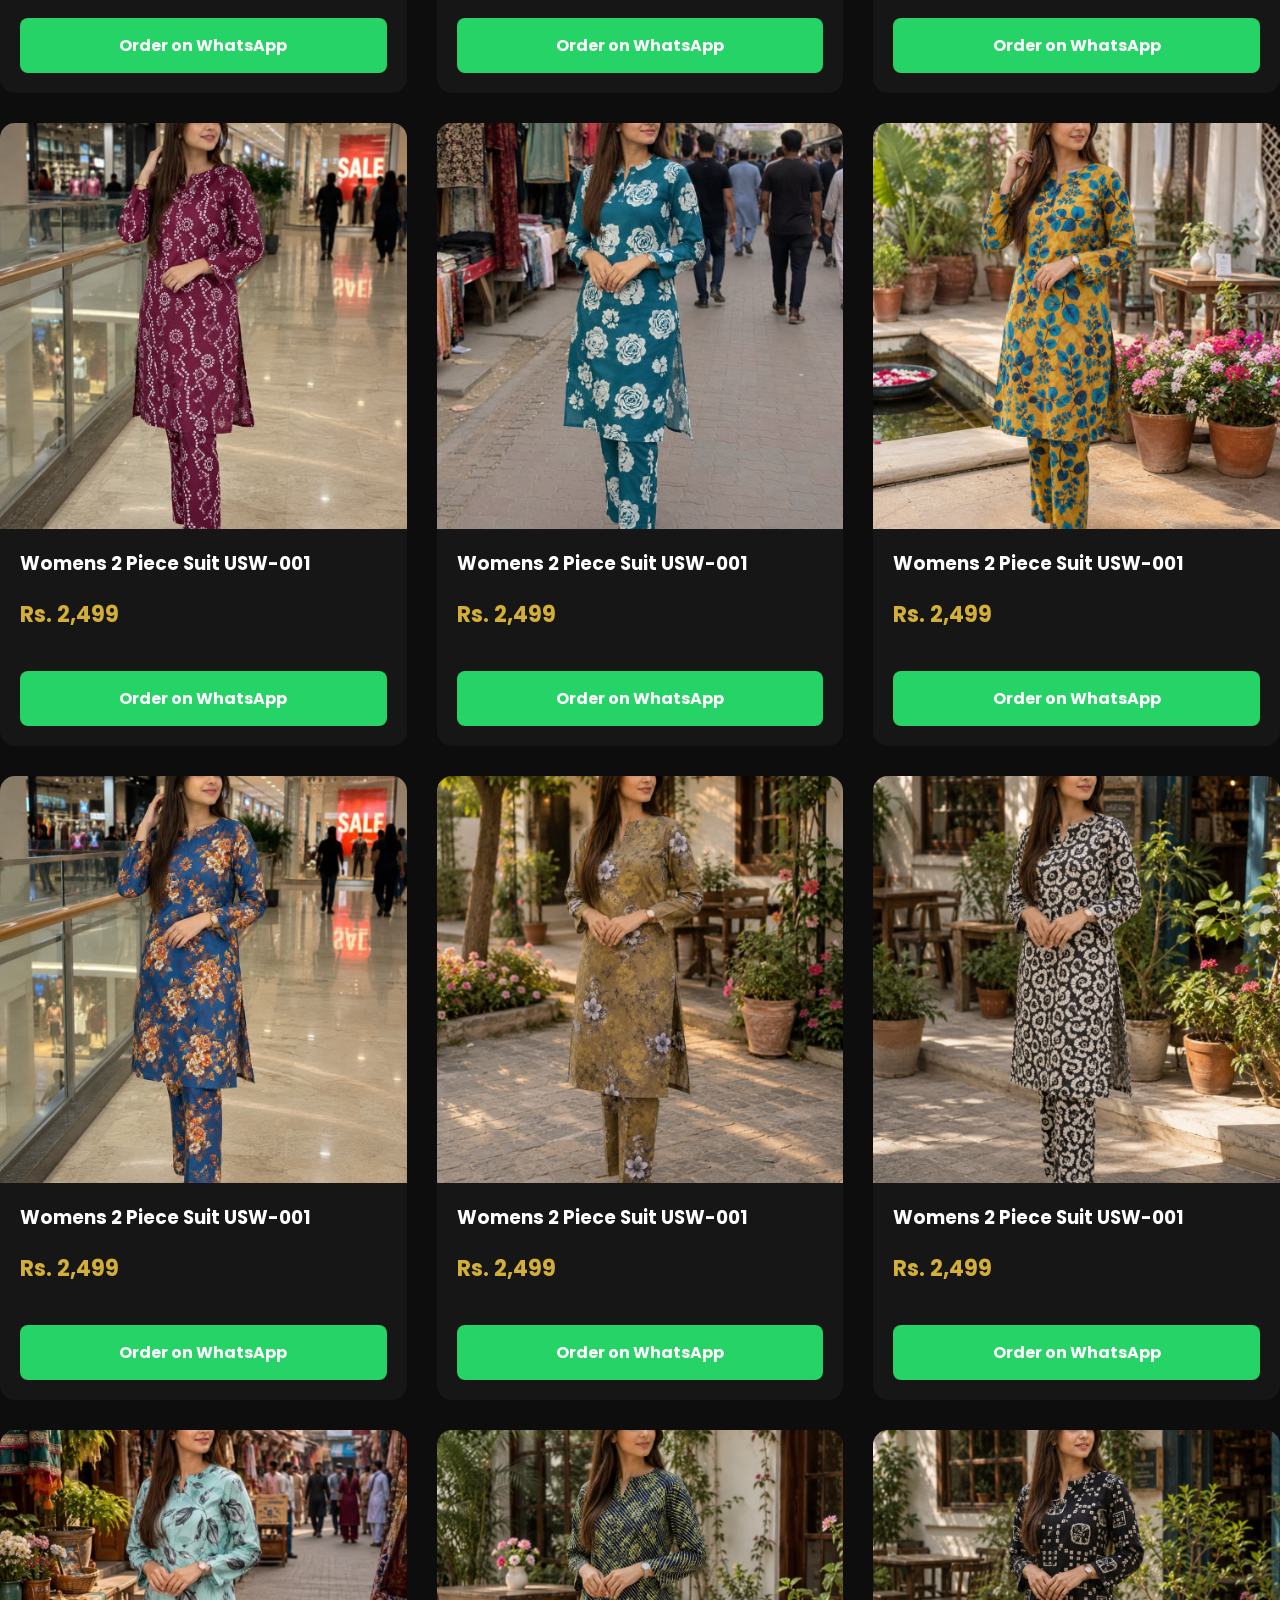
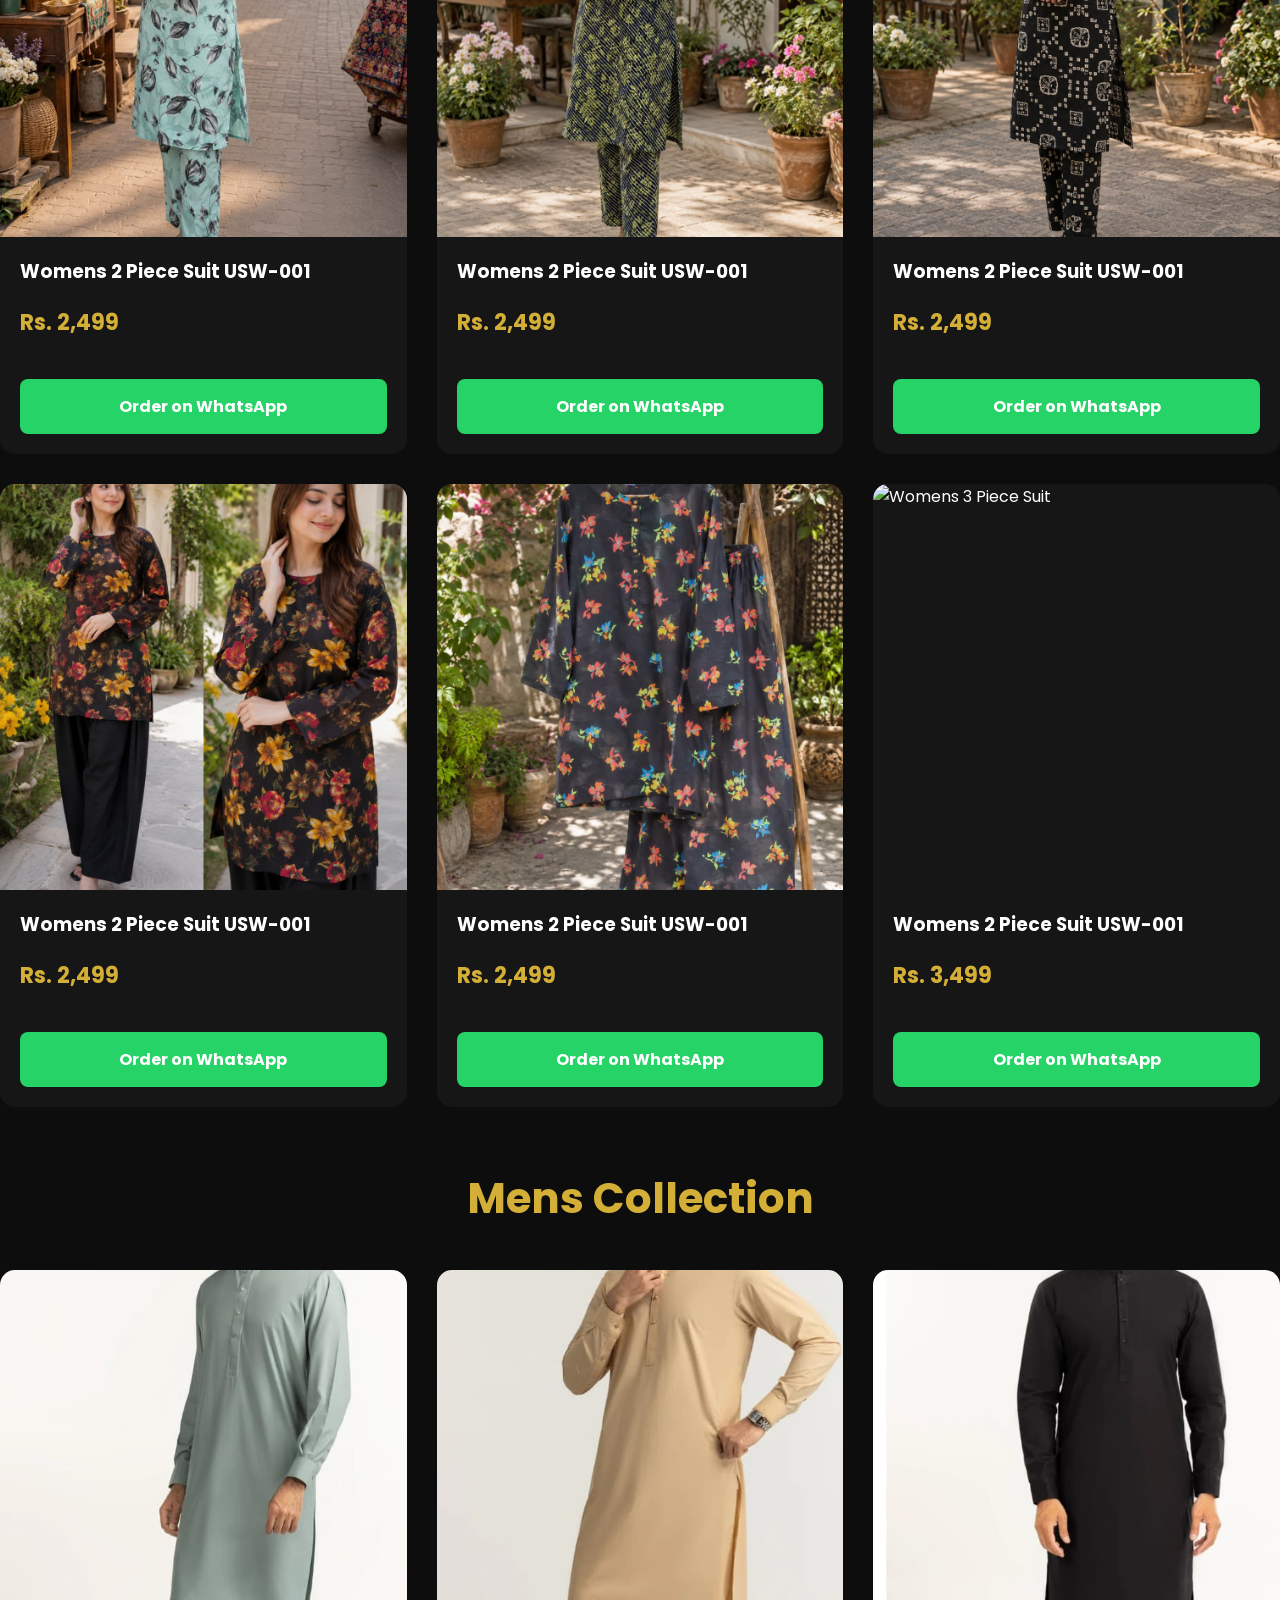
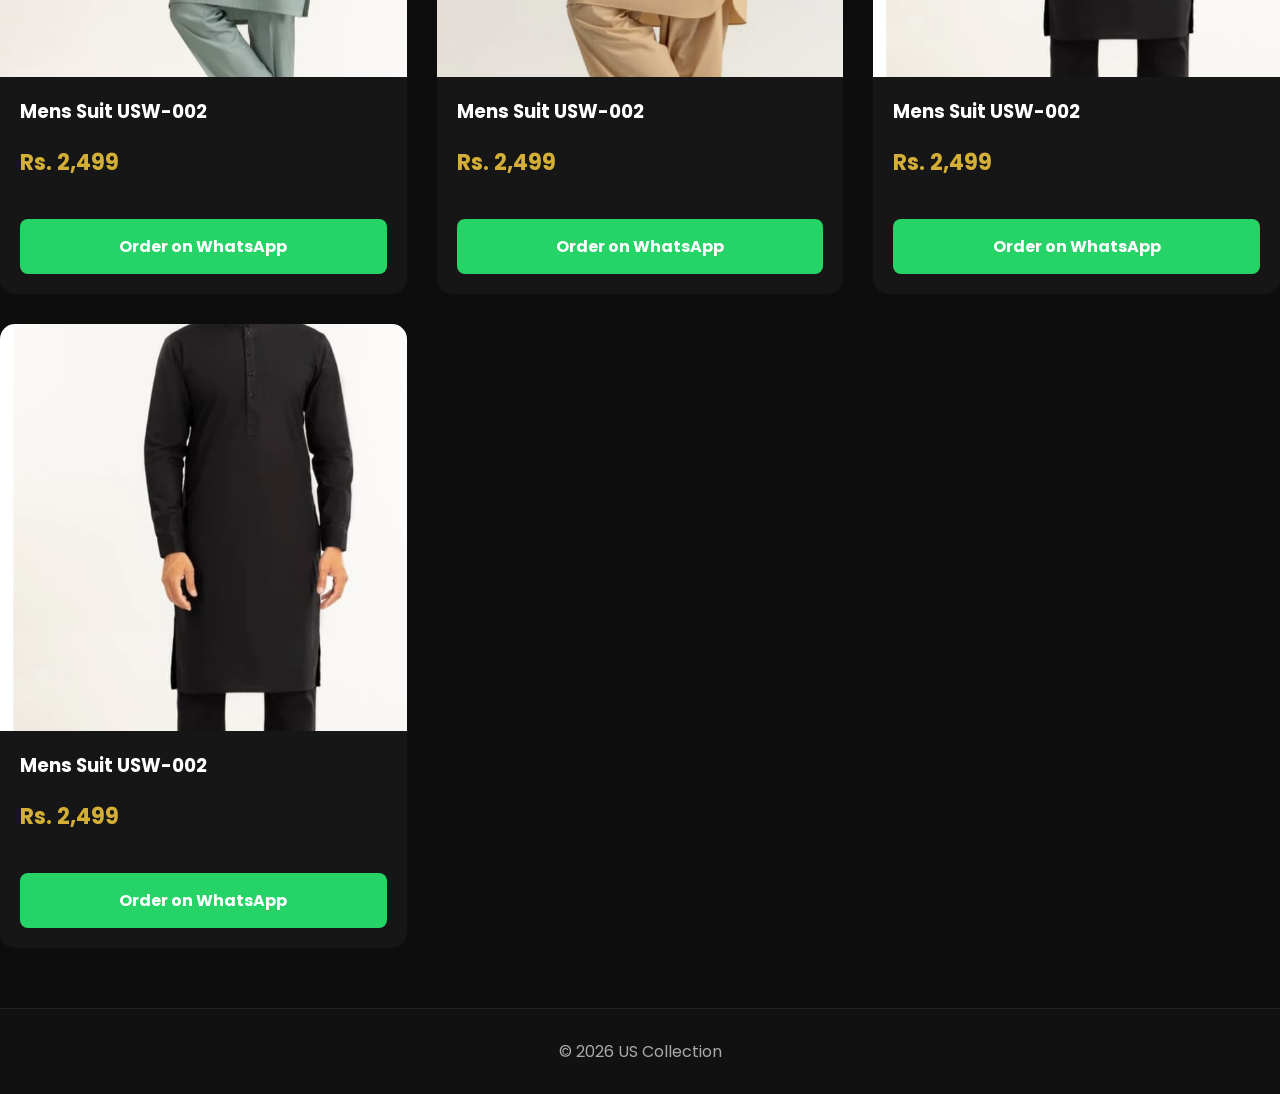
==== commit 369a423d: "Update index.html" ====
--- a/index.html
+++ b/index.html
@@ -249,6 +249,20 @@
 </a>
 
 </div>
+     <div class="card">
+
+<img src="w21.jpeg" alt="Womens 3 Piece Suit">
+
+<h3>Womens 2 Piece Suit USW-001</h3>
+
+<p>Rs. 3,499</p>
+
+<a class="order"
+href="https://wa.me/923047504043?text=I want to order USW-002">
+Order on WhatsApp
+</a>
+
+</div>
 
 
 
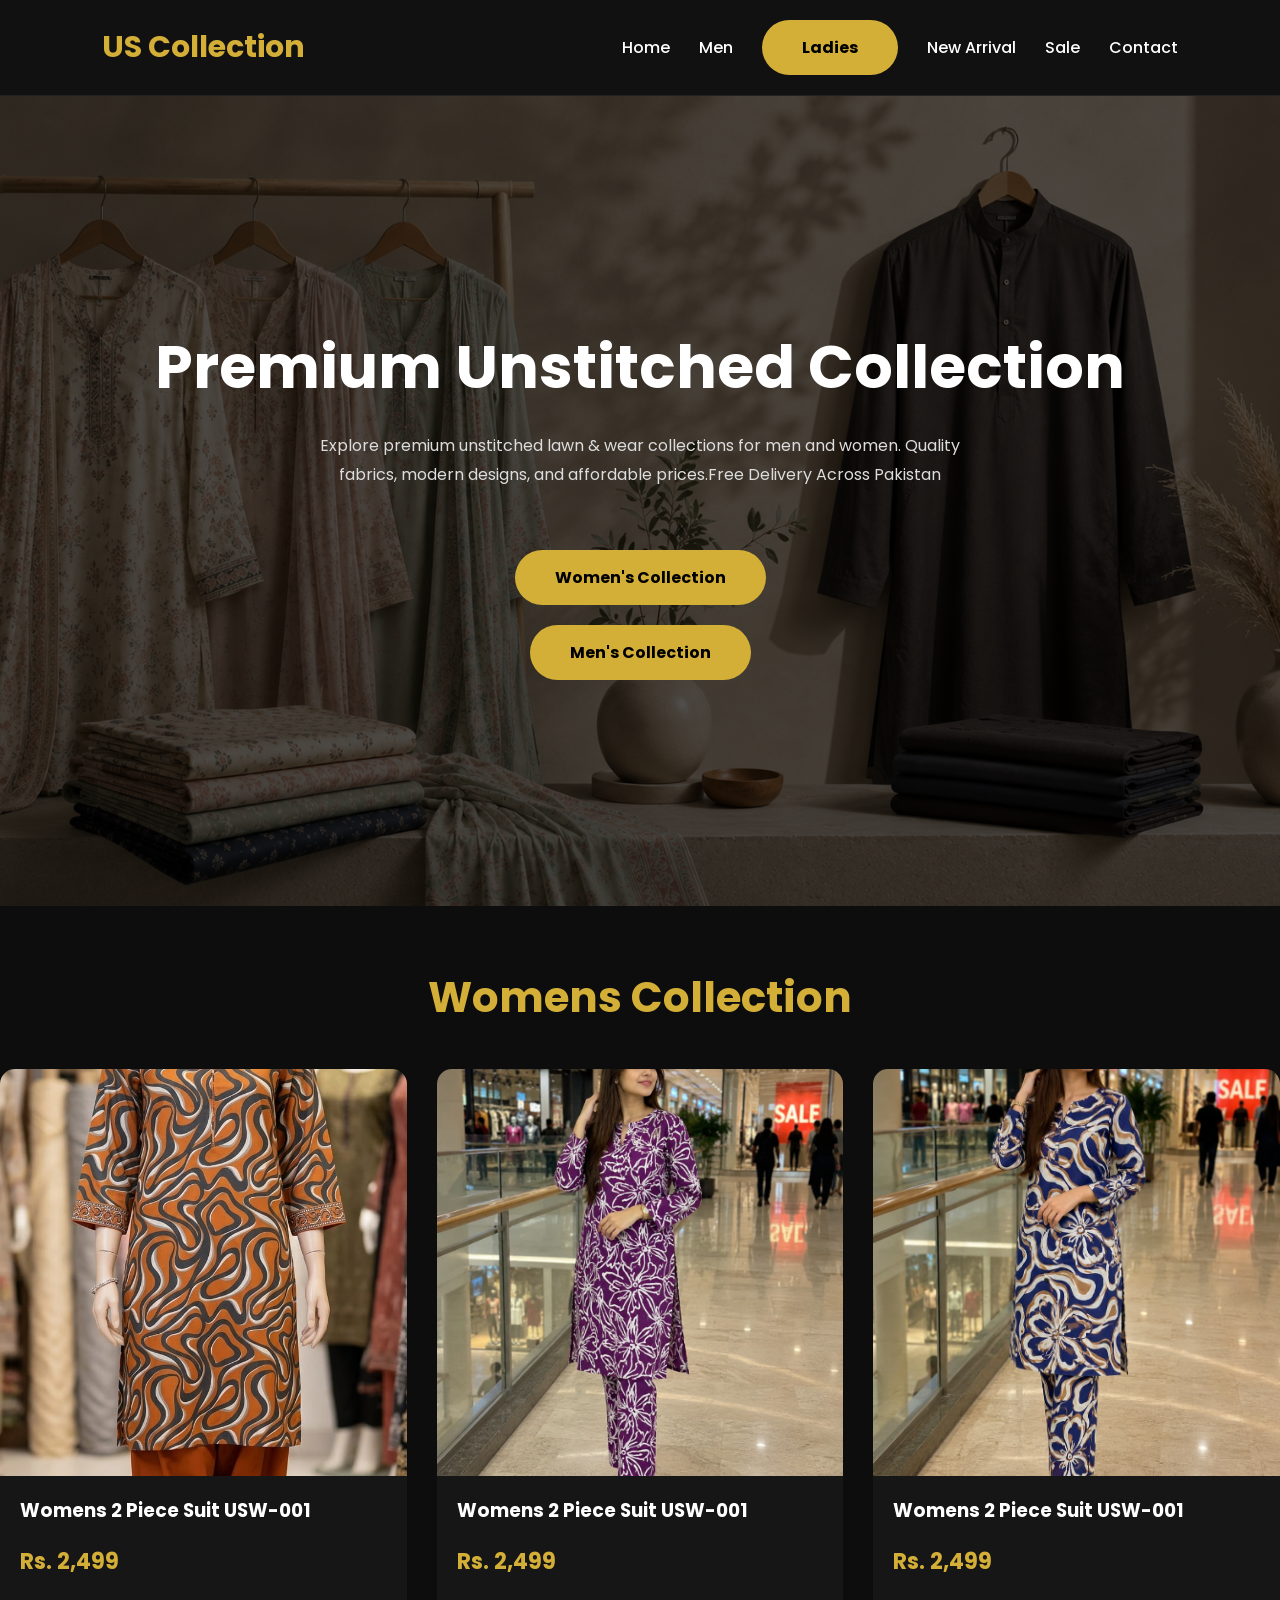
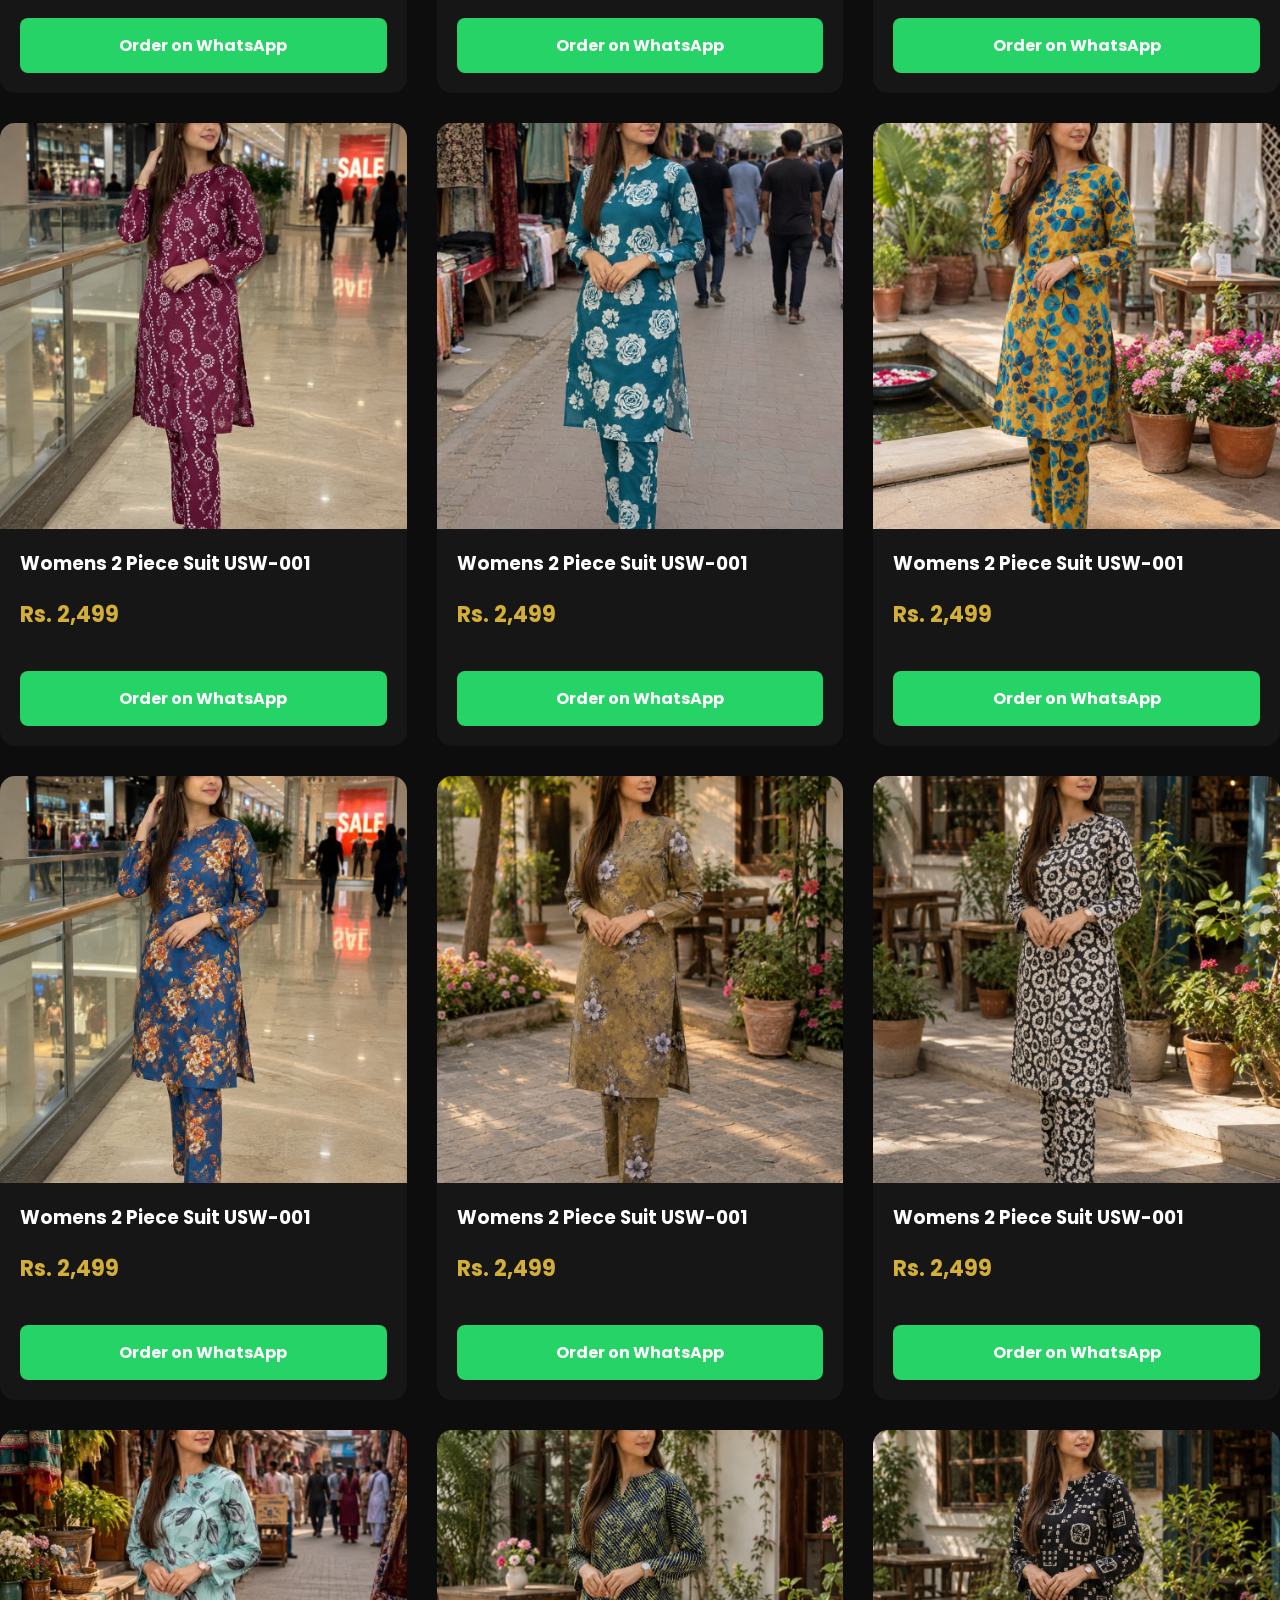
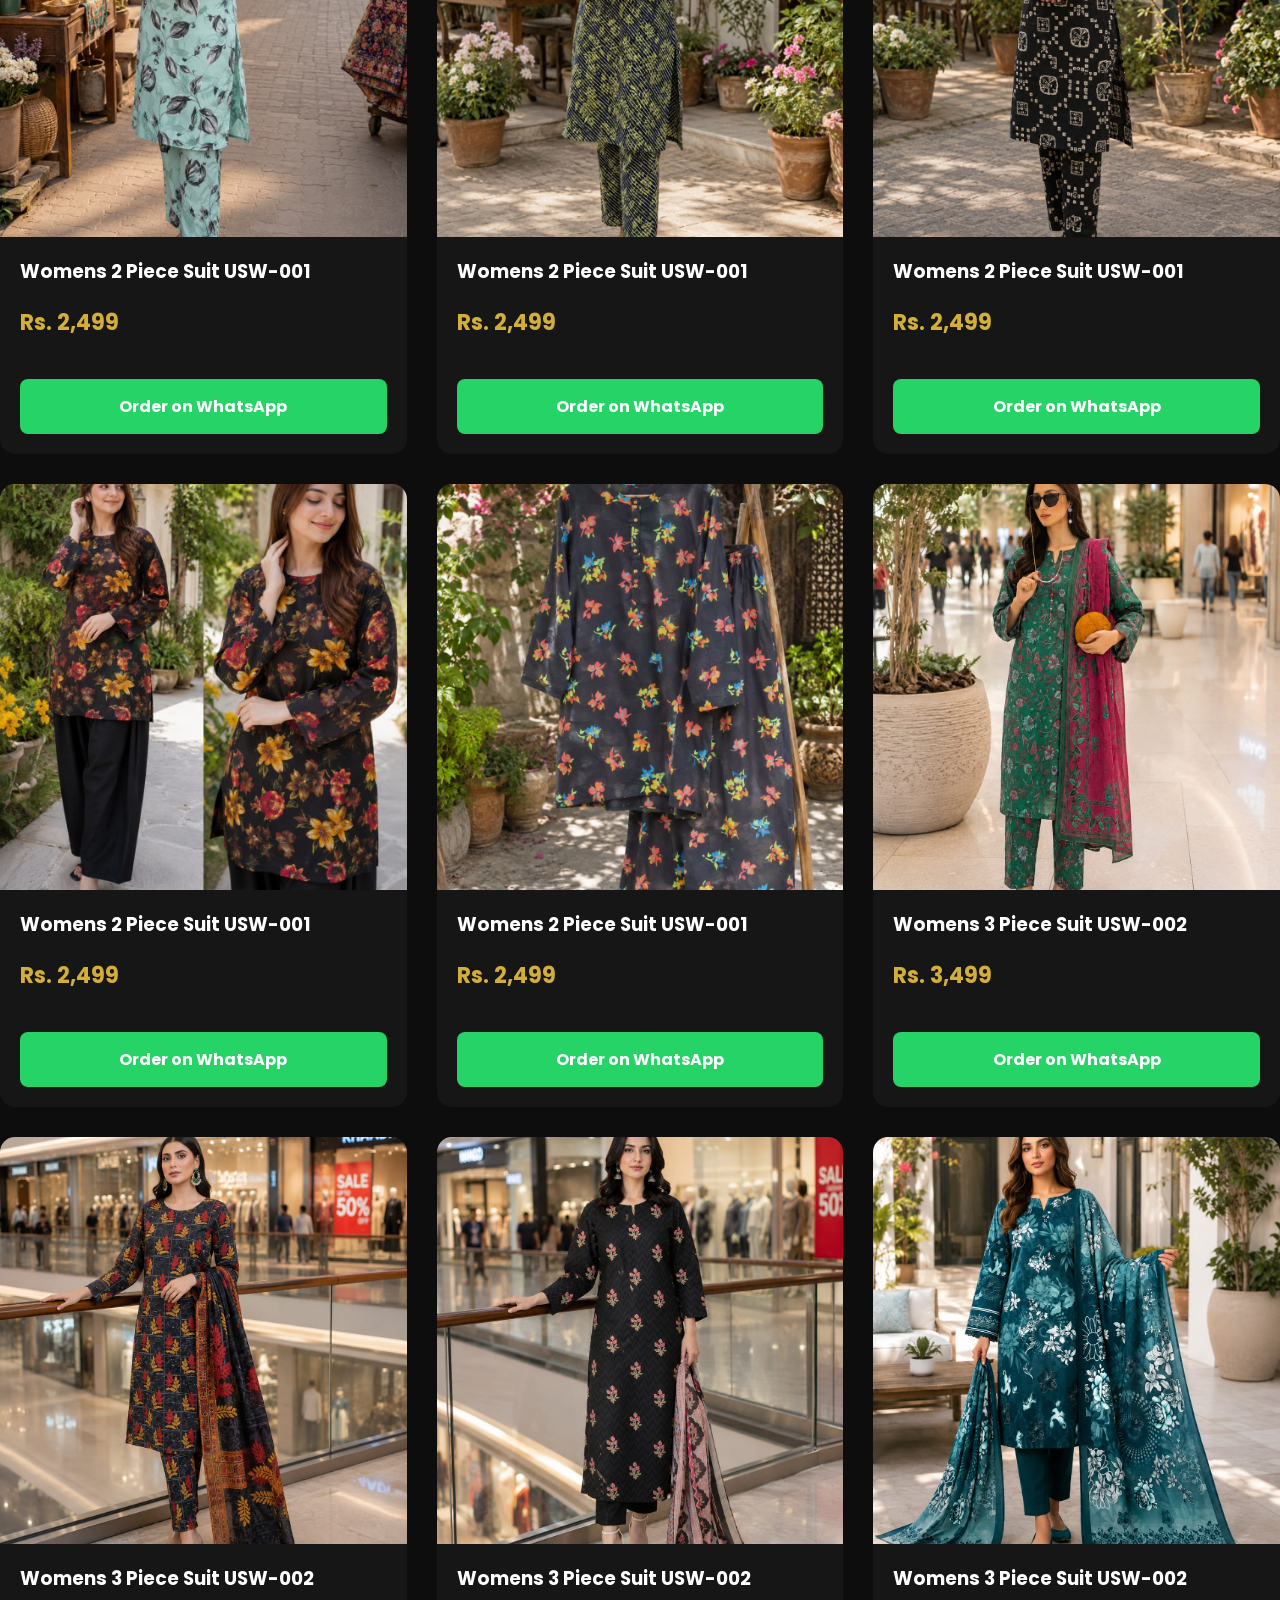
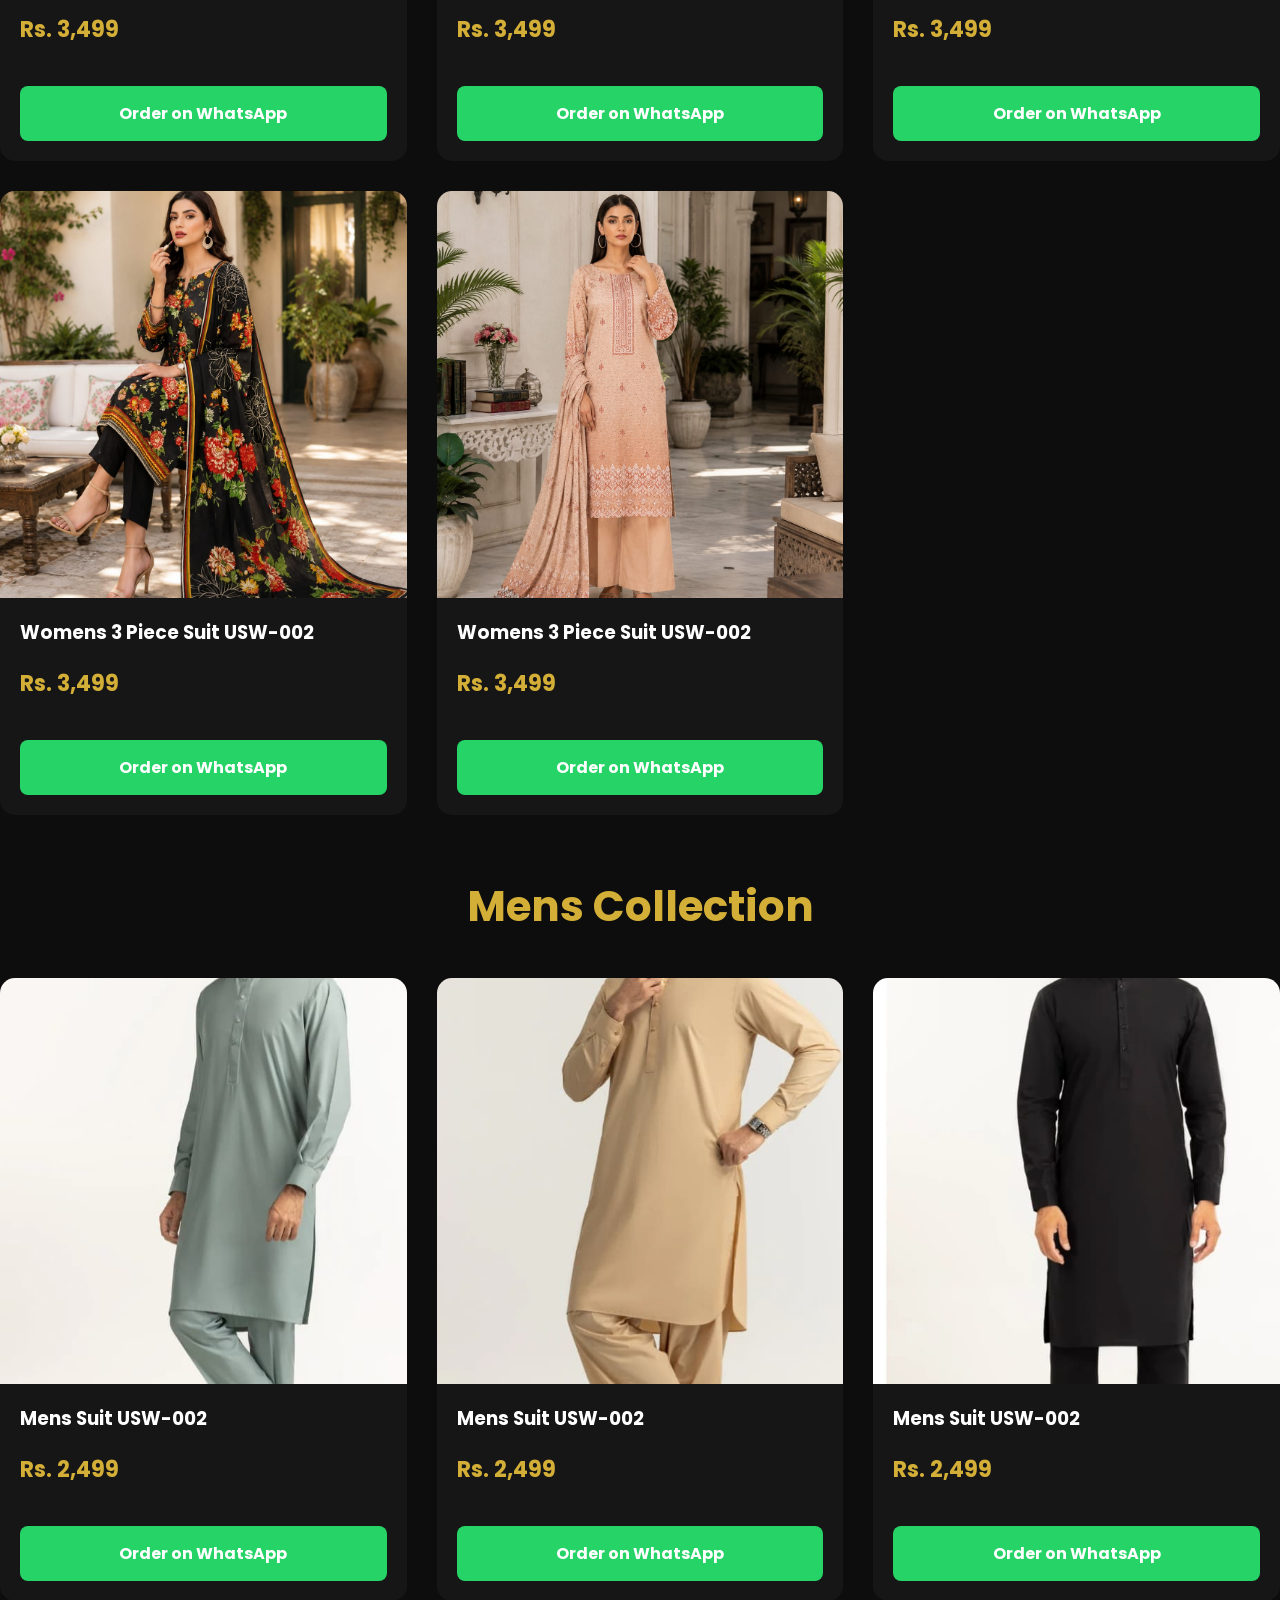
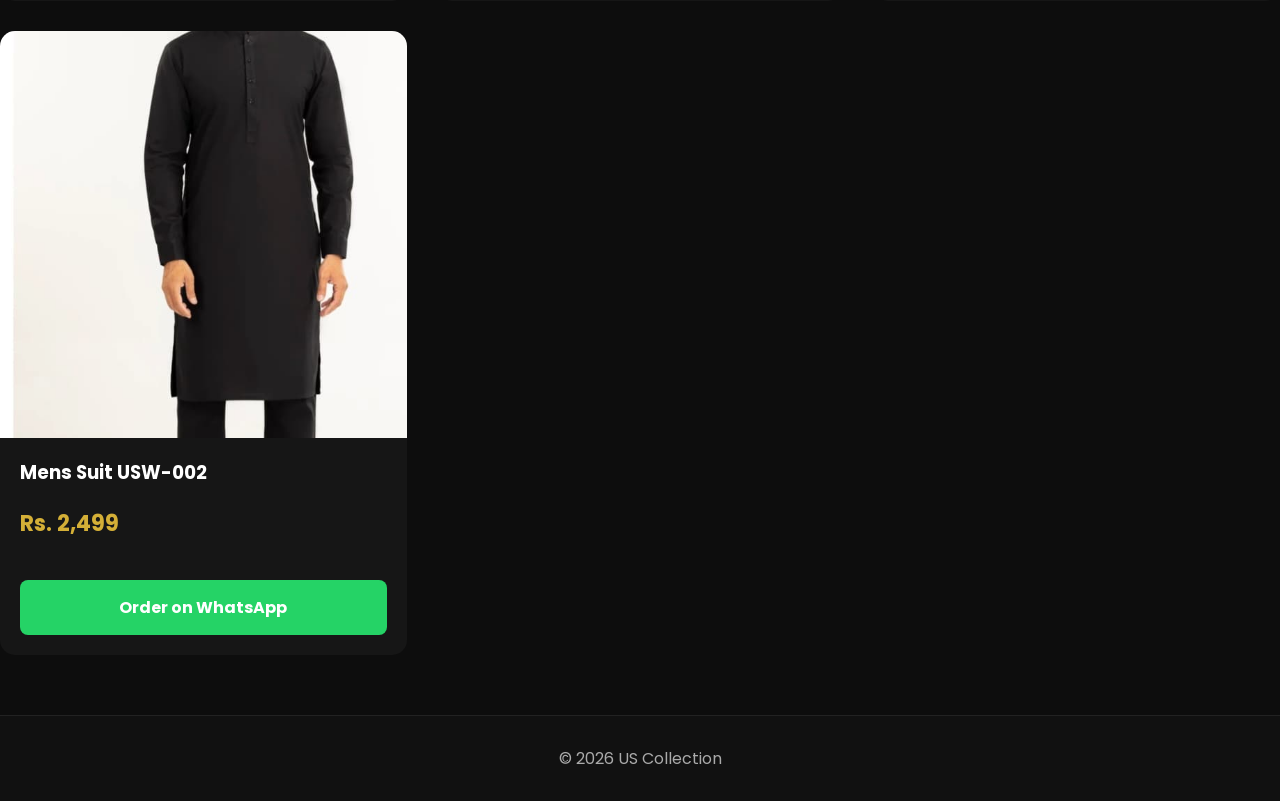
==== commit ddc579e7: "Update index.html" ====
--- a/index.html
+++ b/index.html
@@ -253,17 +253,87 @@
 
 <img src="w21.jpeg" alt="Womens 3 Piece Suit">
 
-<h3>Womens 2 Piece Suit USW-001</h3>
-
-<p>Rs. 3,499</p>
-
-<a class="order"
-href="https://wa.me/923047504043?text=I want to order USW-002">
-Order on WhatsApp
-</a>
-
-</div>
-
+<h3>Womens 3 Piece Suit USW-002</h3>
+
+<p>Rs. 3,499</p>
+
+<a class="order"
+href="https://wa.me/923047504043?text=I want to order USW-002">
+Order on WhatsApp
+</a>
+
+</div>
+    <div class="card">
+
+<img src="w22.jpeg" alt="Womens 3 Piece Suit">
+
+<h3>Womens 3 Piece Suit USW-002</h3>
+
+<p>Rs. 3,499</p>
+
+<a class="order"
+href="https://wa.me/923047504043?text=I want to order USW-002">
+Order on WhatsApp
+</a>
+
+</div>
+
+    <div class="card">
+
+<img src="w23.jpeg" alt="Womens 3 Piece Suit">
+
+<h3>Womens 3 Piece Suit USW-002</h3>
+
+<p>Rs. 3,499</p>
+
+<a class="order"
+href="https://wa.me/923047504043?text=I want to order USW-002">
+Order on WhatsApp
+</a>
+
+</div>
+    <div class="card">
+
+<img src="w24.jpeg" alt="Womens 3 Piece Suit">
+
+<h3>Womens 3 Piece Suit USW-002</h3>
+
+<p>Rs. 3,499</p>
+
+<a class="order"
+href="https://wa.me/923047504043?text=I want to order USW-002">
+Order on WhatsApp
+</a>
+
+</div>
+    <div class="card">
+
+<img src="w25.jpeg" alt="Womens 3 Piece Suit">
+
+<h3>Womens 3 Piece Suit USW-002</h3>
+
+<p>Rs. 3,499</p>
+
+<a class="order"
+href="https://wa.me/923047504043?text=I want to order USW-002">
+Order on WhatsApp
+</a>
+
+</div>
+    <div class="card">
+
+<img src="w26.jpeg" alt="Womens 3 Piece Suit">
+
+<h3>Womens 3 Piece Suit USW-002</h3>
+
+<p>Rs. 3,499</p>
+
+<a class="order"
+href="https://wa.me/923047504043?text=I want to order USW-002">
+Order on WhatsApp
+</a>
+
+</div>
 
 
 </div>
@@ -331,6 +401,7 @@
 </a>
 
 </div>
+    
 
 </div>
     
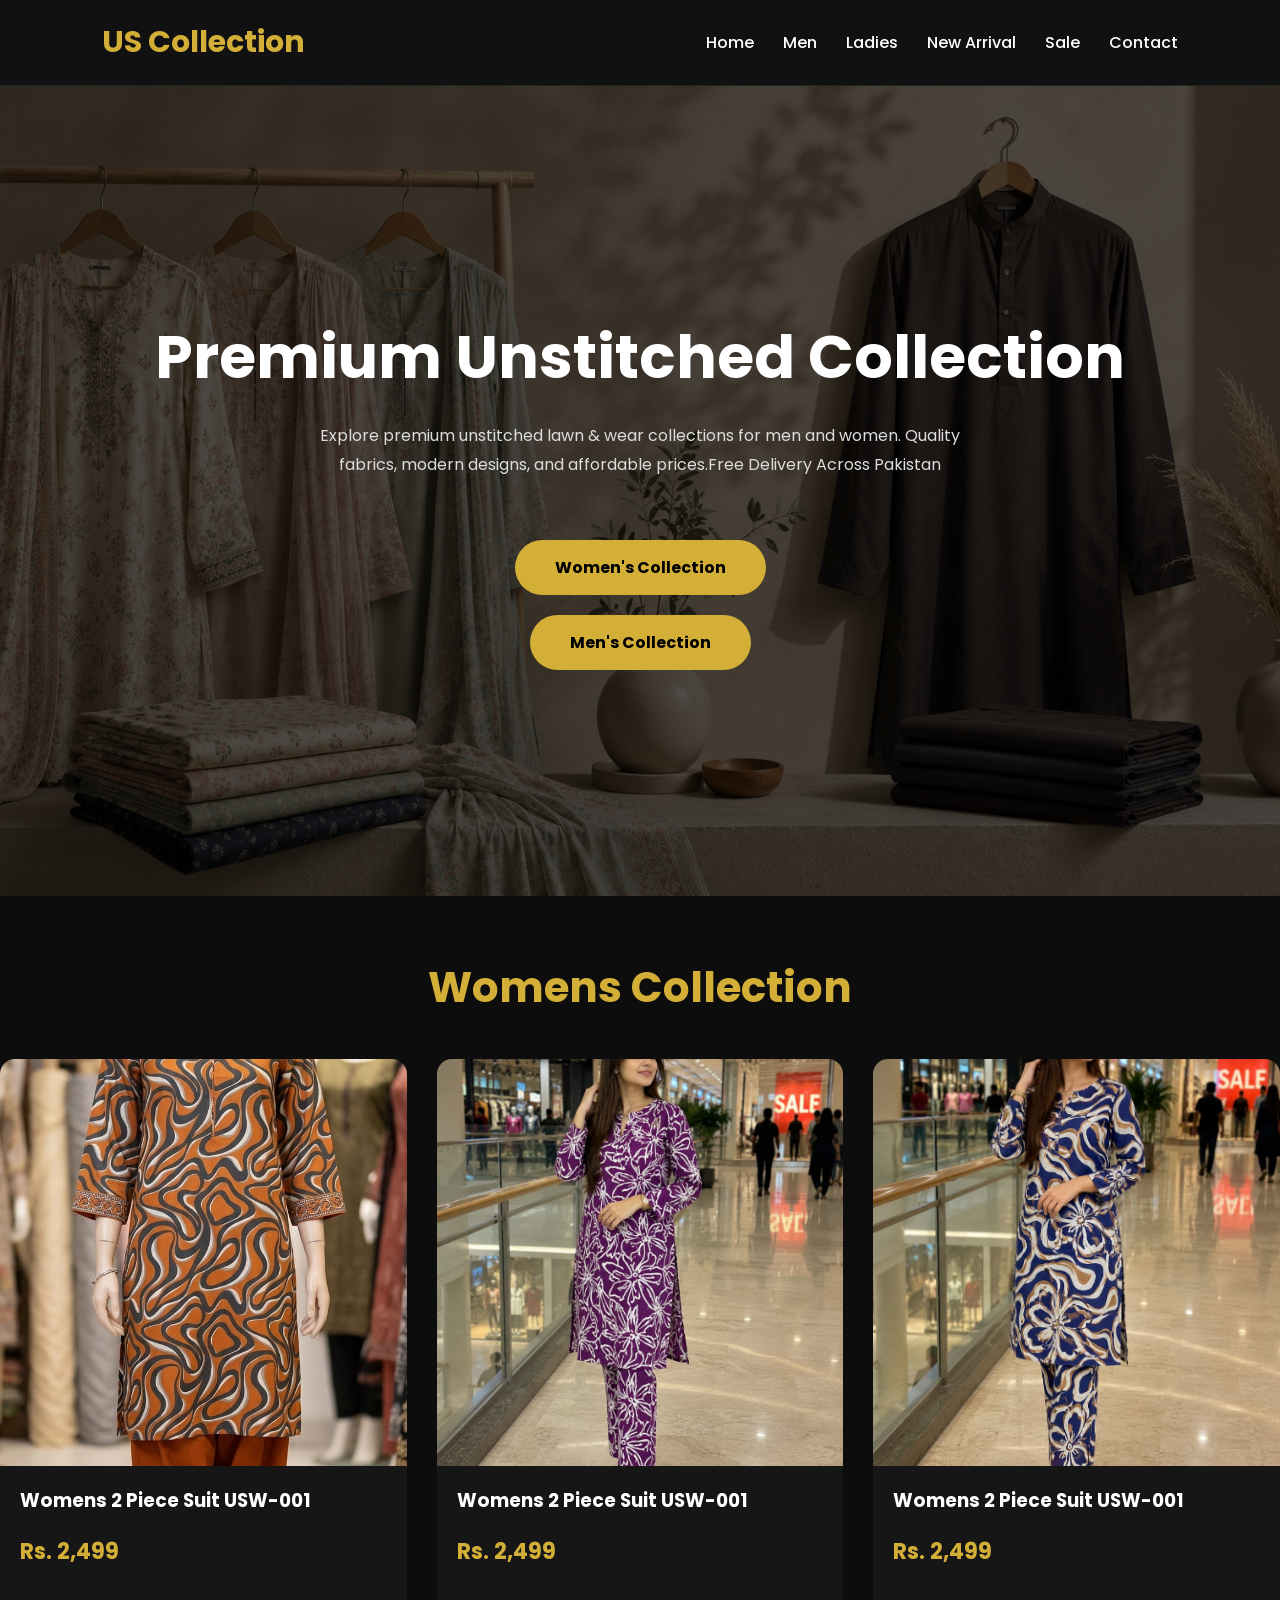
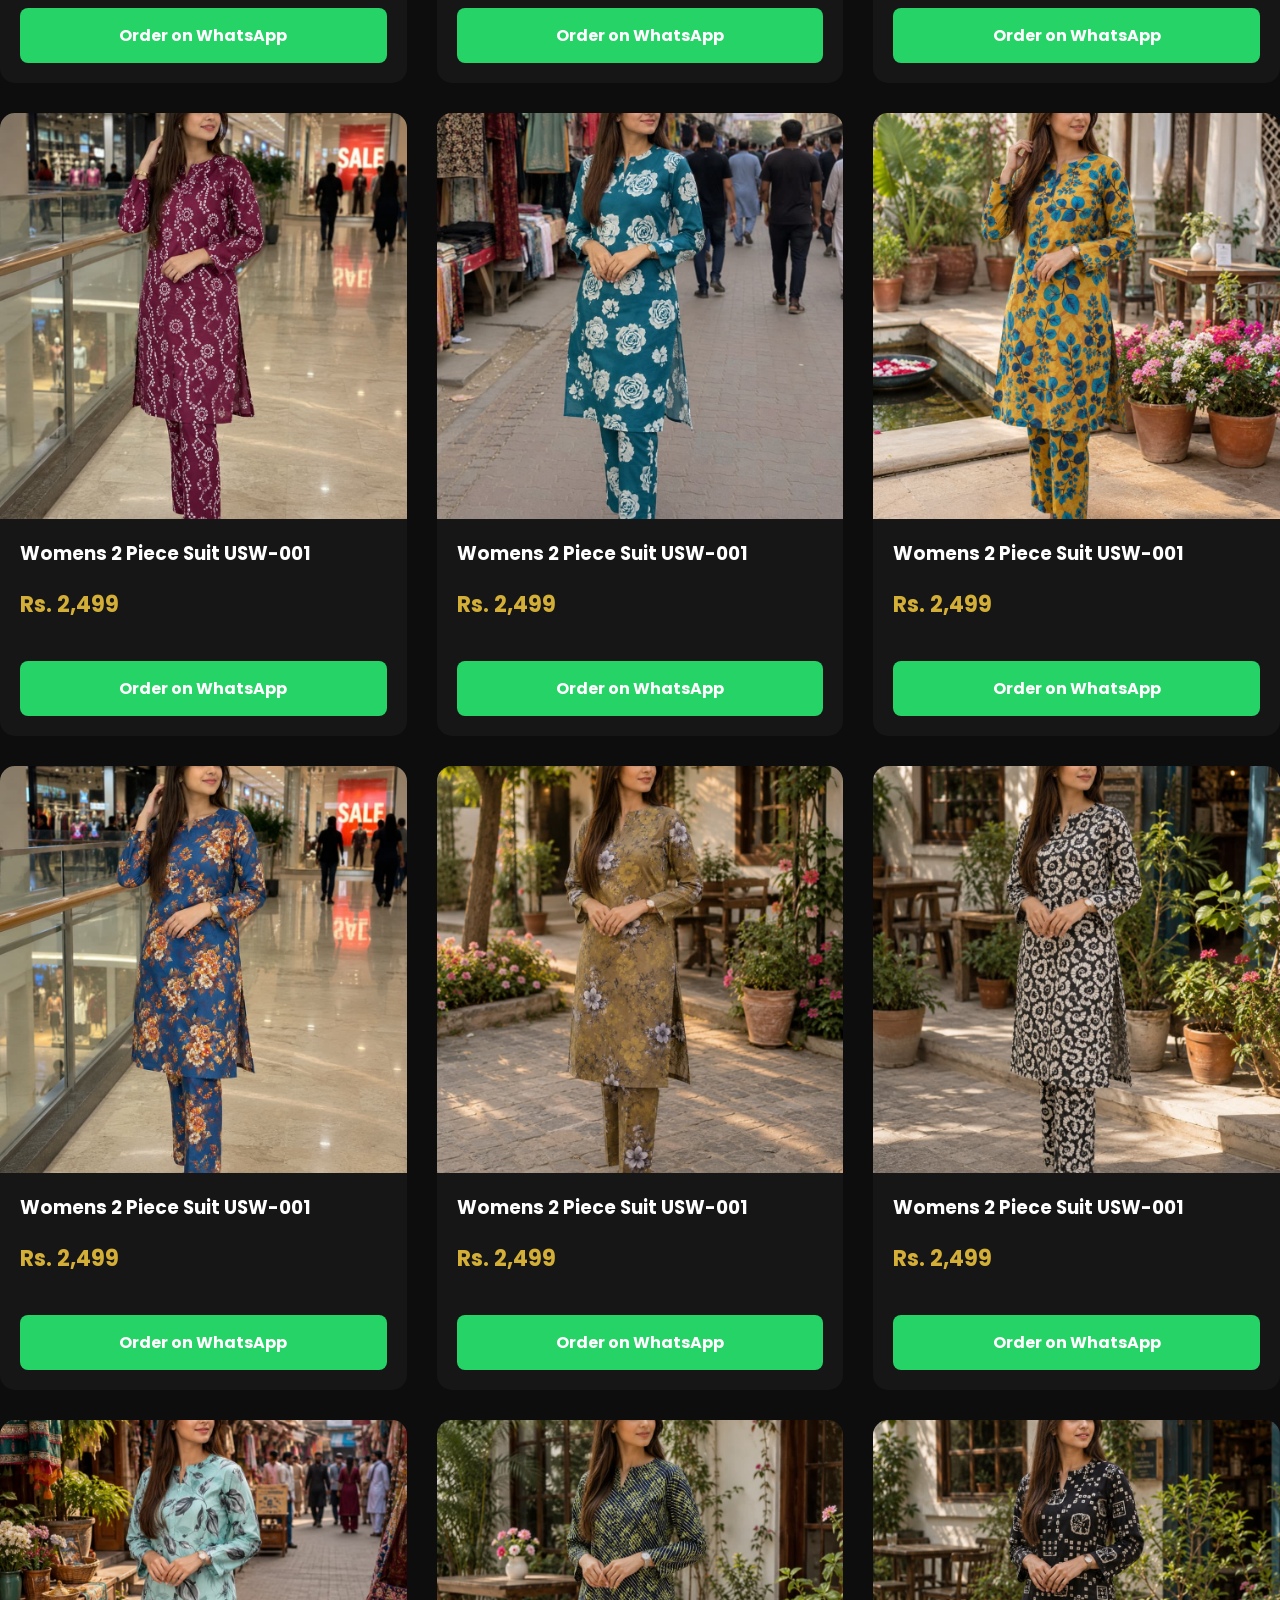
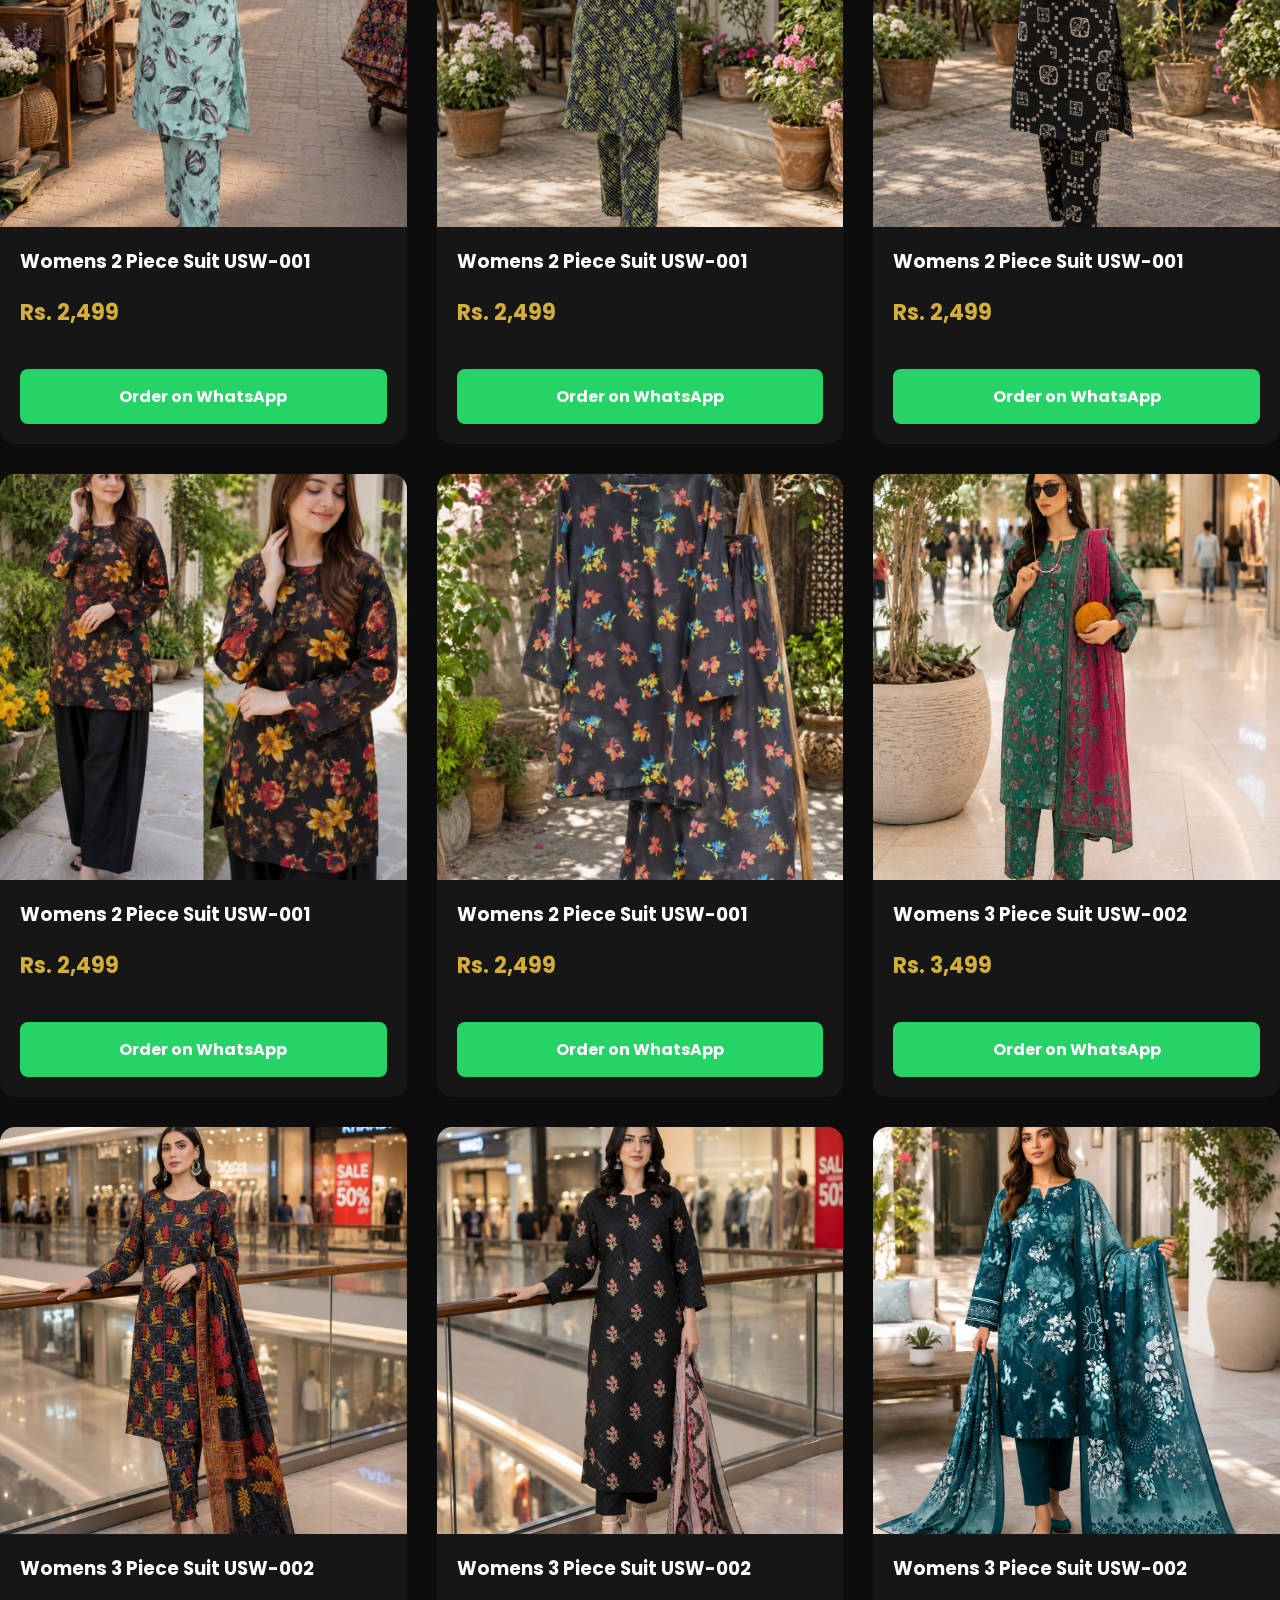
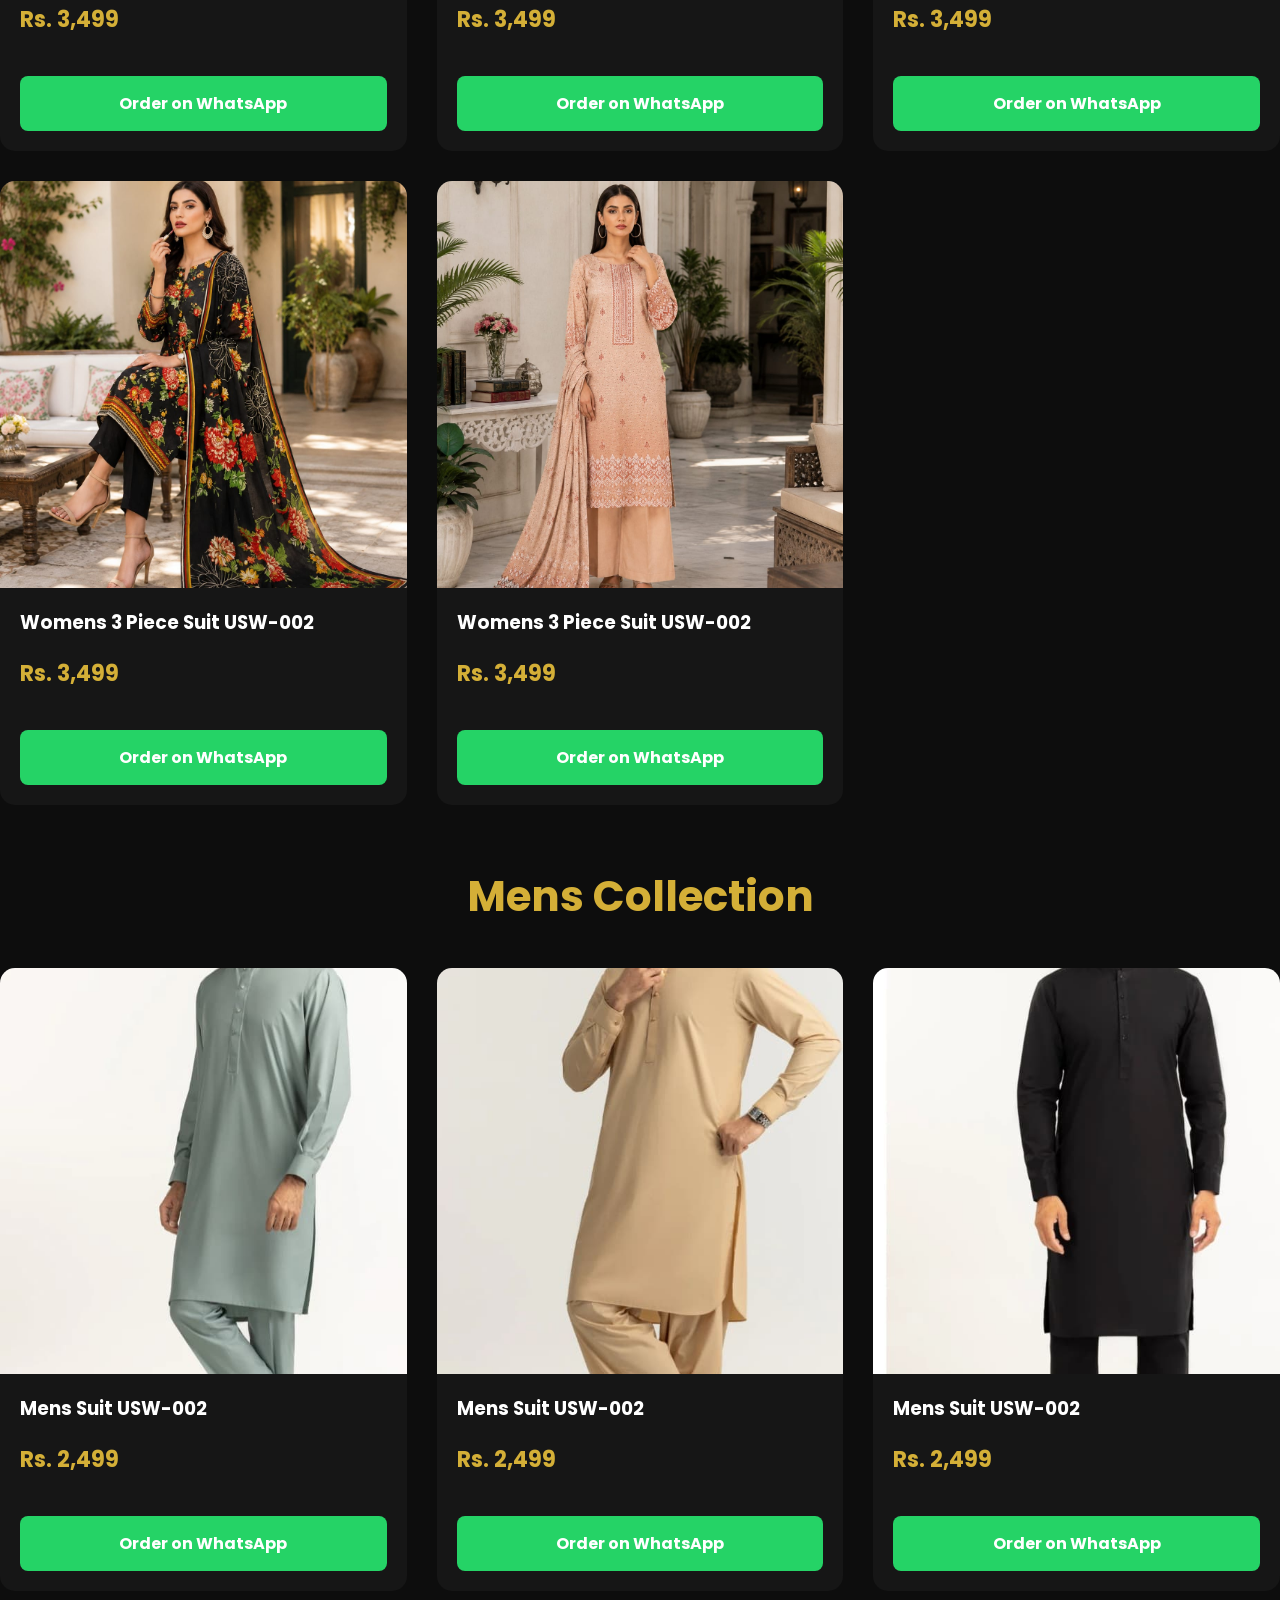
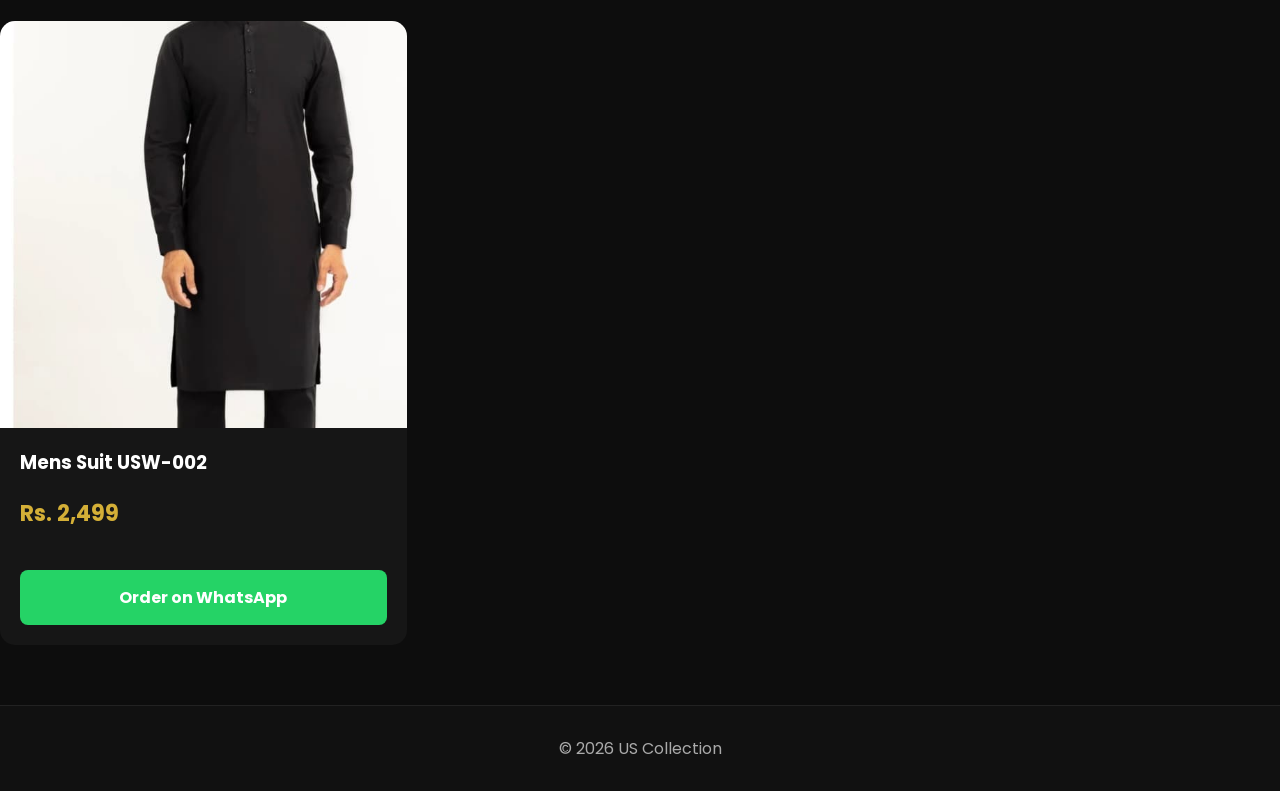
==== commit 160b7da6: "Update index.html" ====
--- a/index.html
+++ b/index.html
@@ -21,9 +21,9 @@
 
 <nav>
 
-<a href="#">Home</a>
+<a href="#hero">Home</a>
 <a href="#men">Men</a>
-<a class="btn" href="#women">Ladies</a>
+<a href="#women">Ladies</a>
 <a href="#">New Arrival</a>
 <a href="#">Sale</a>
 <a href="#">Contact</a>
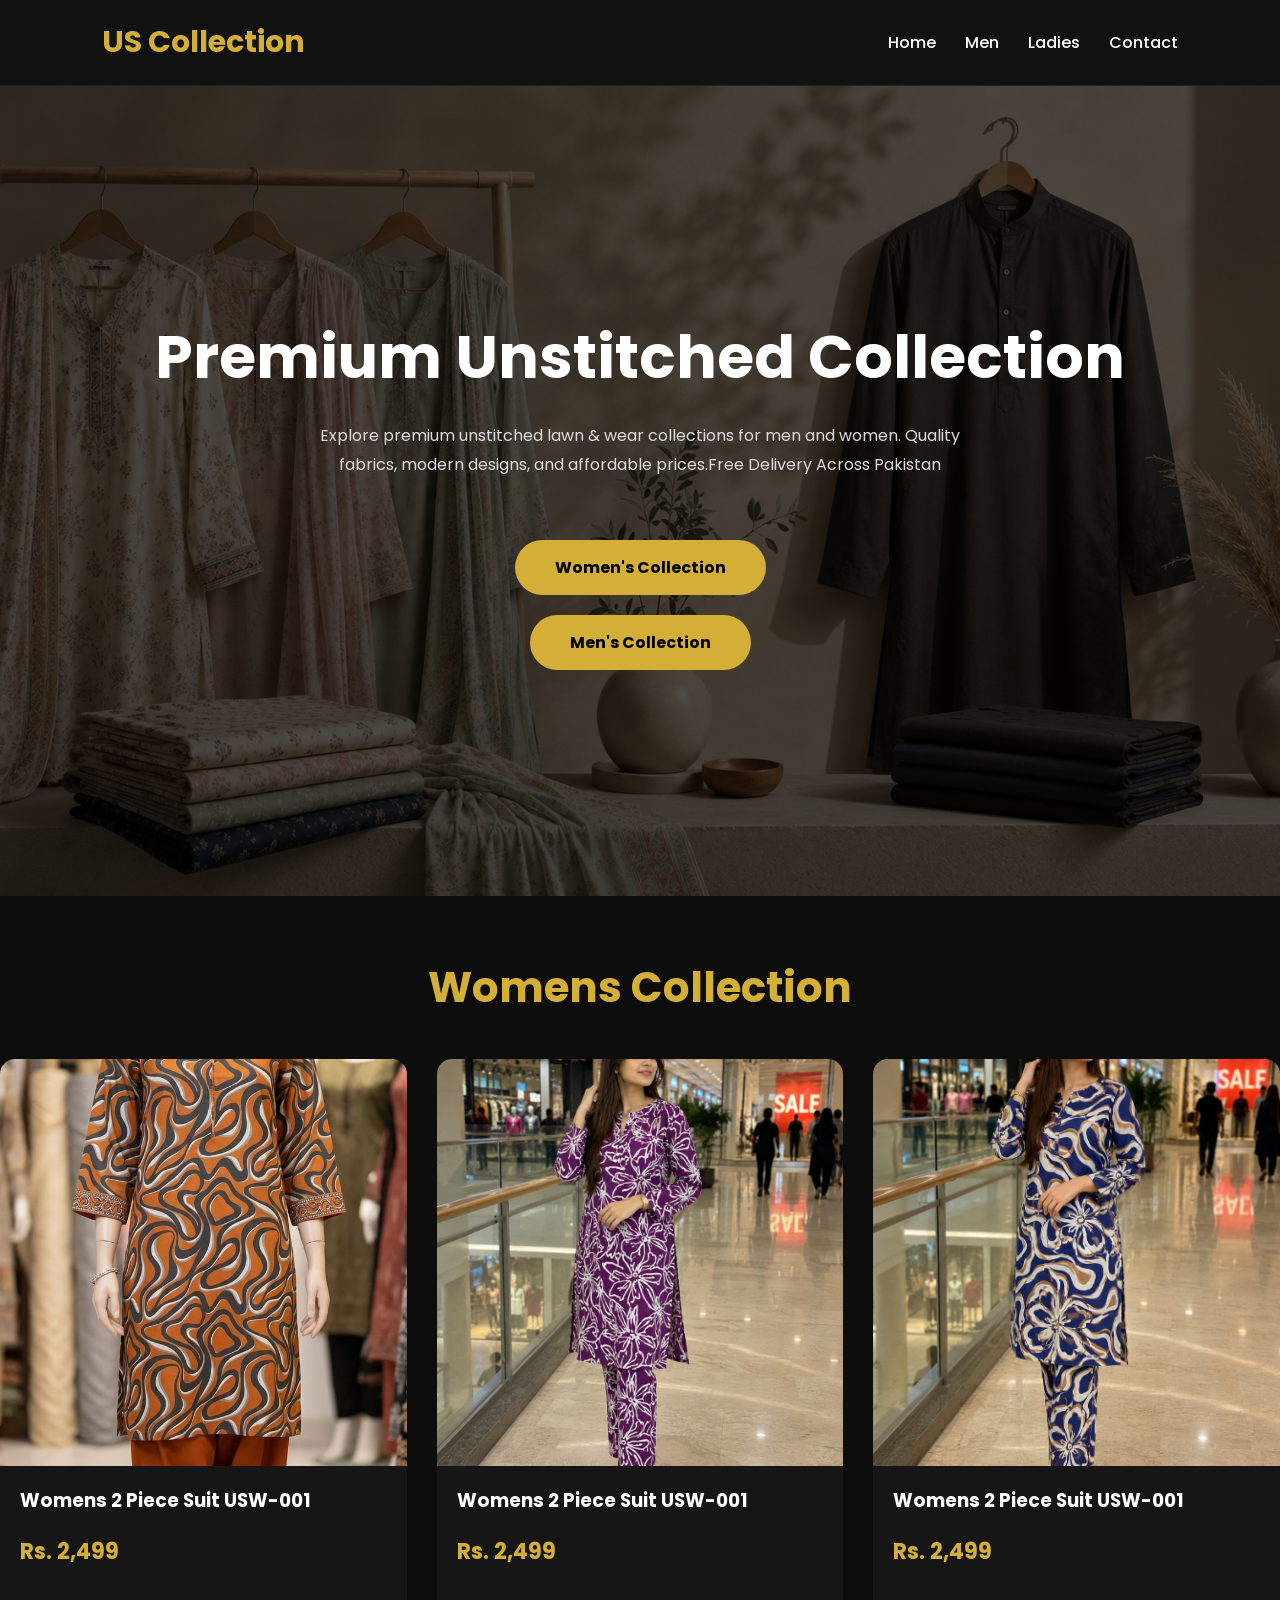
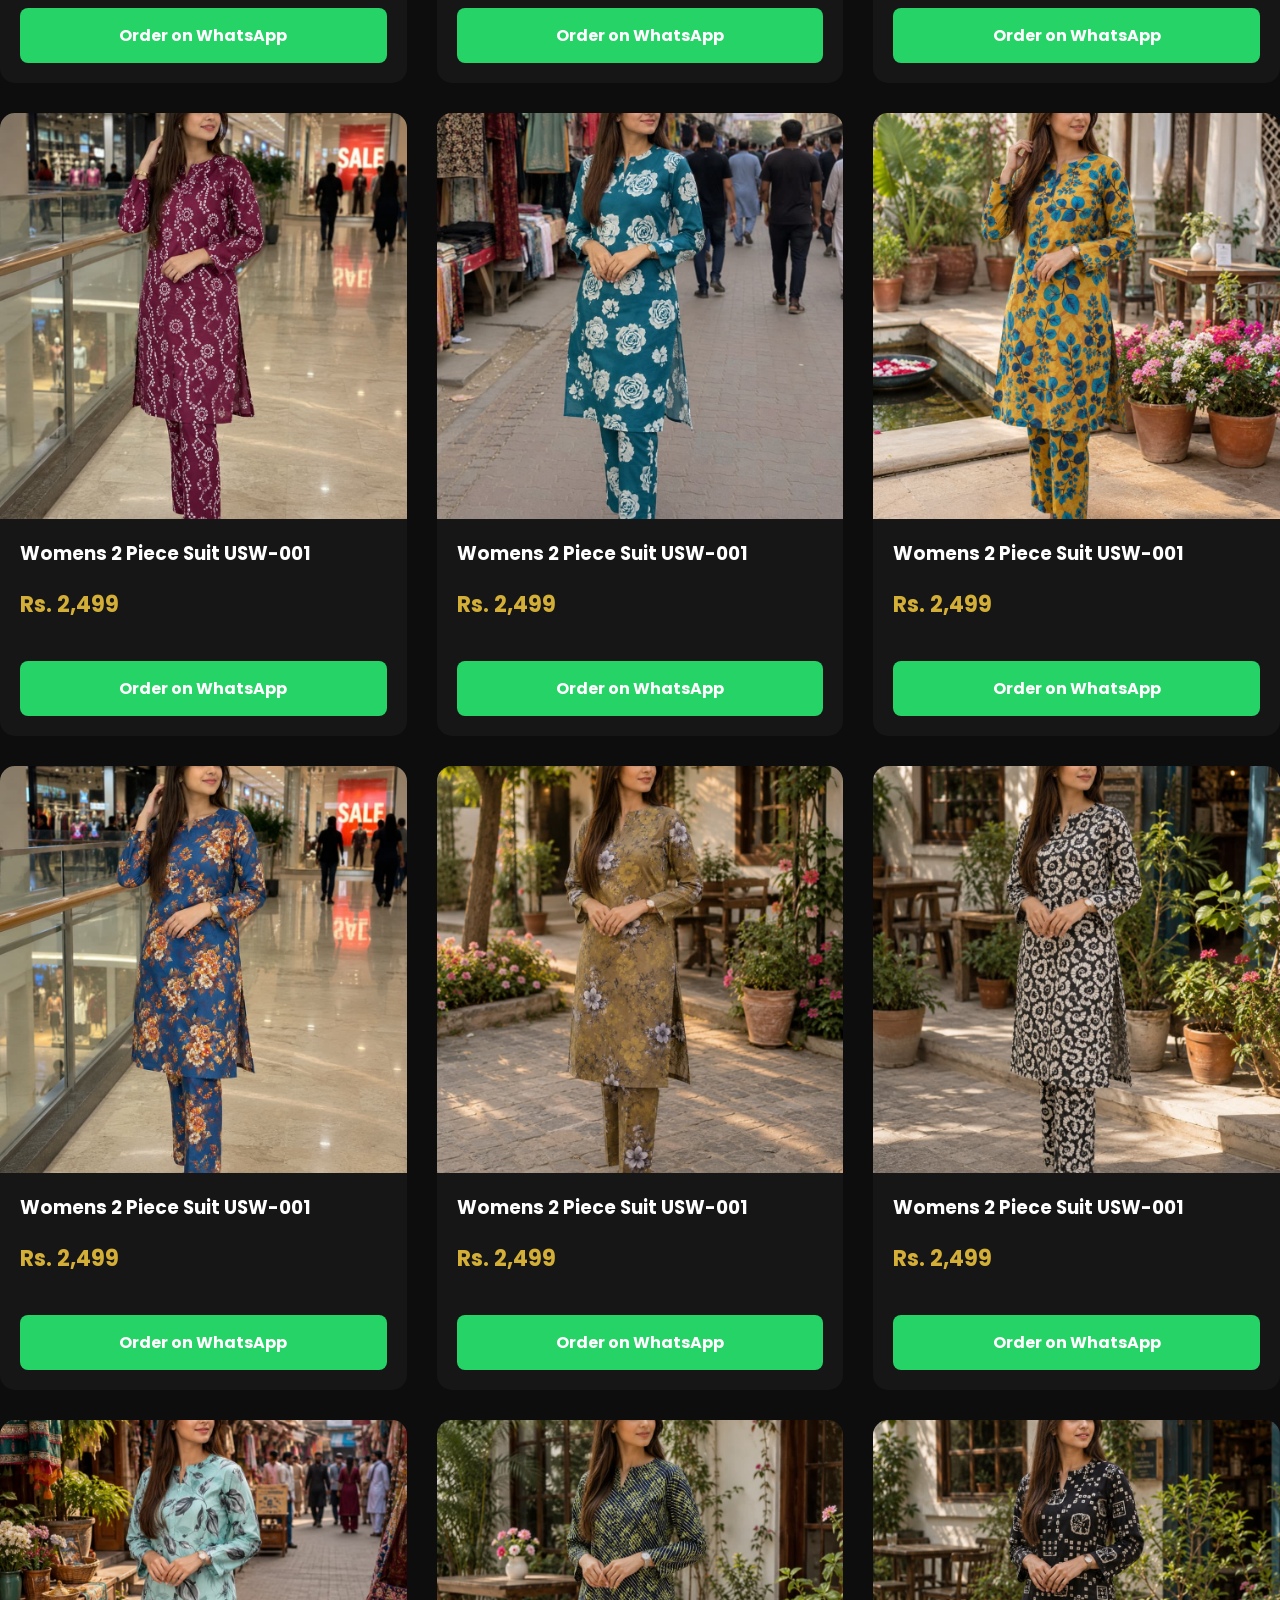
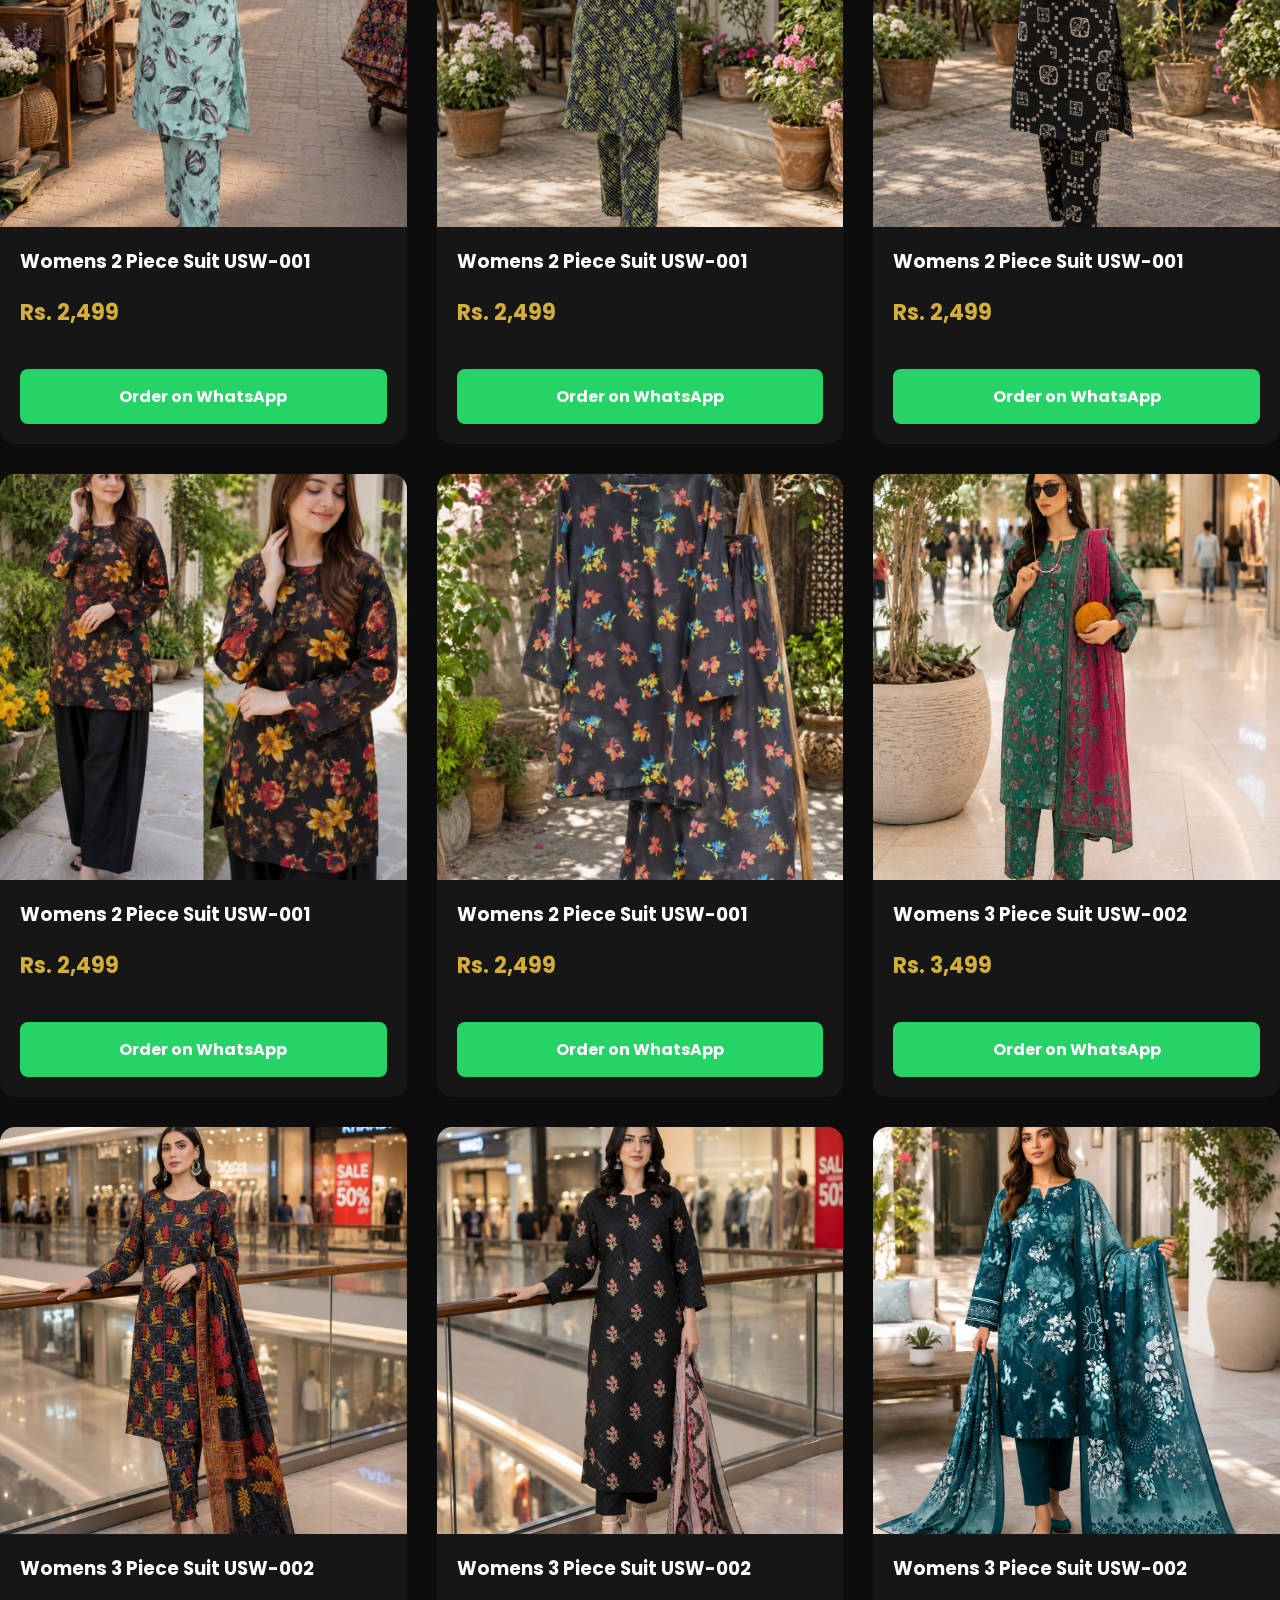
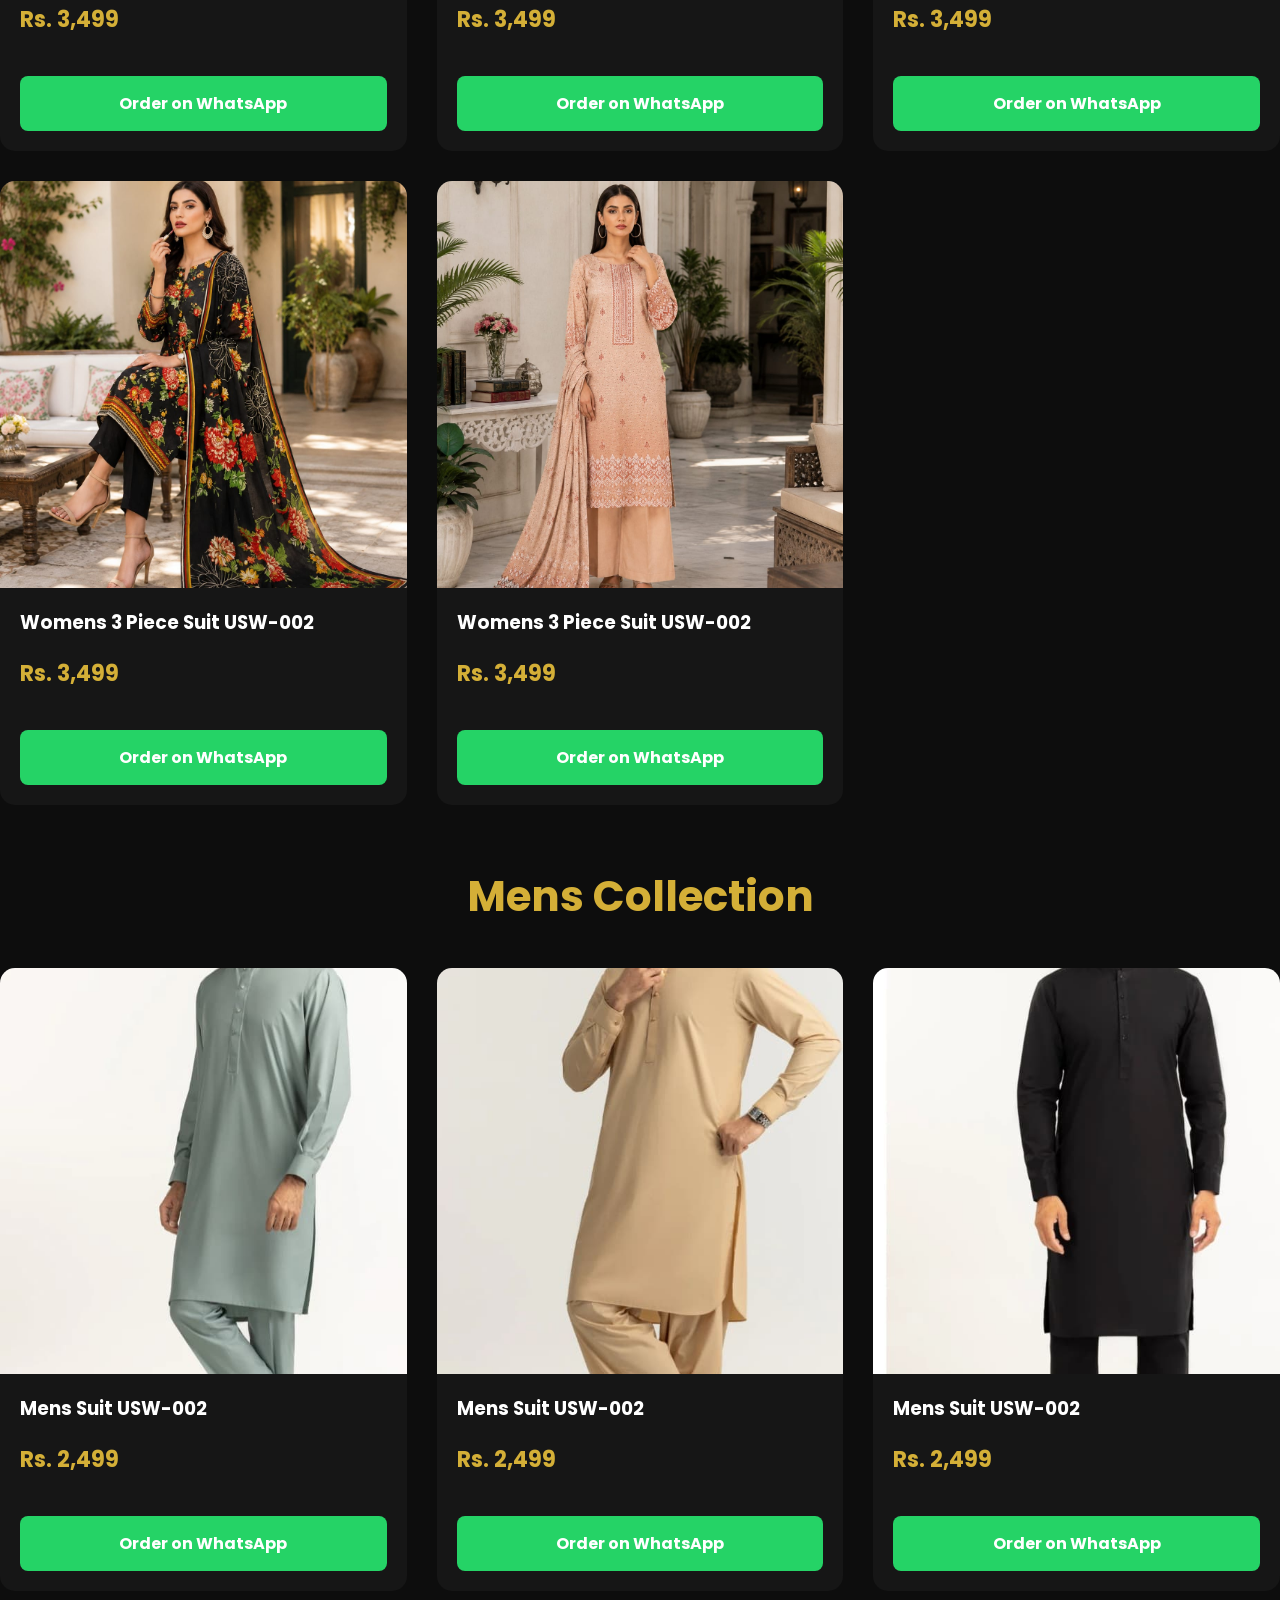
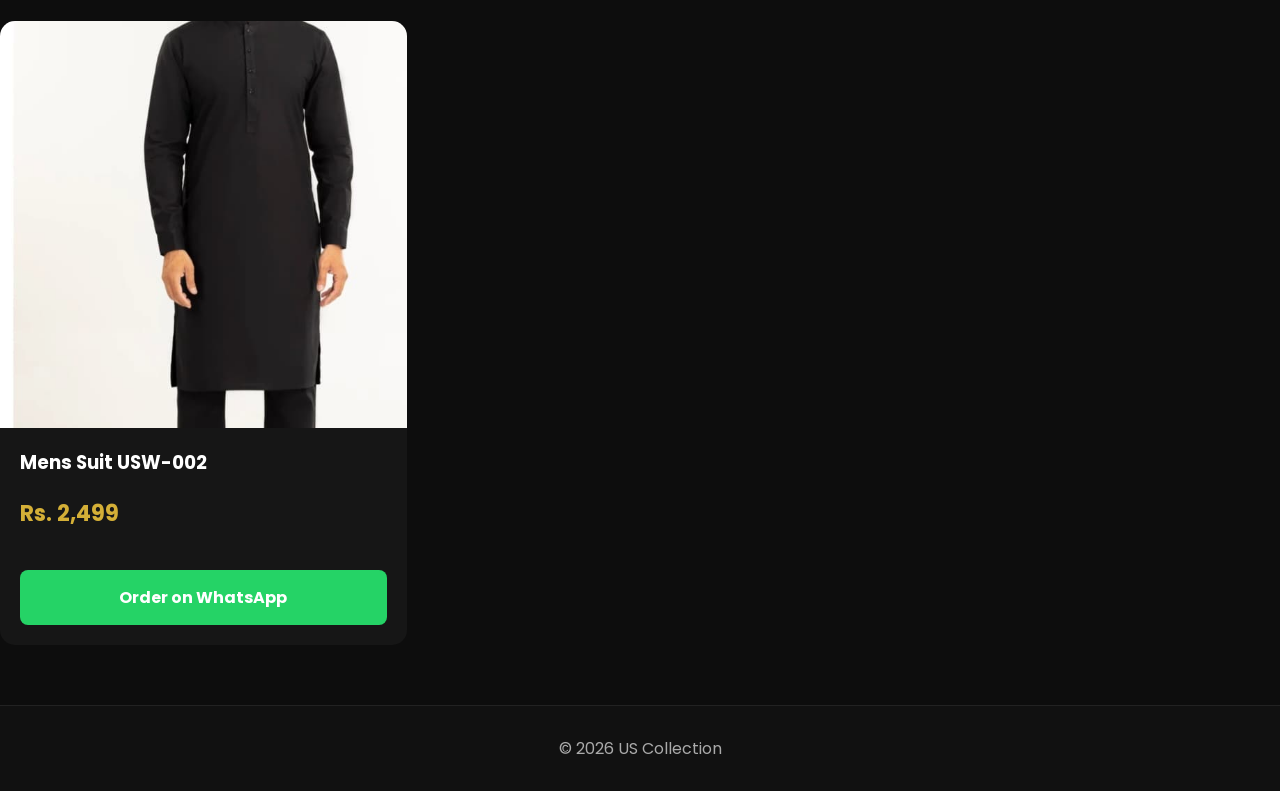
==== commit 0590acab: "Update index.html" ====
--- a/index.html
+++ b/index.html
@@ -24,9 +24,7 @@
 <a href="#hero">Home</a>
 <a href="#men">Men</a>
 <a href="#women">Ladies</a>
-<a href="#">New Arrival</a>
-<a href="#">Sale</a>
-<a href="#">Contact</a>
+<a href="#https://wa.me/923047504043?text=I want to Contact">Contact</a>
 
 </nav>
 
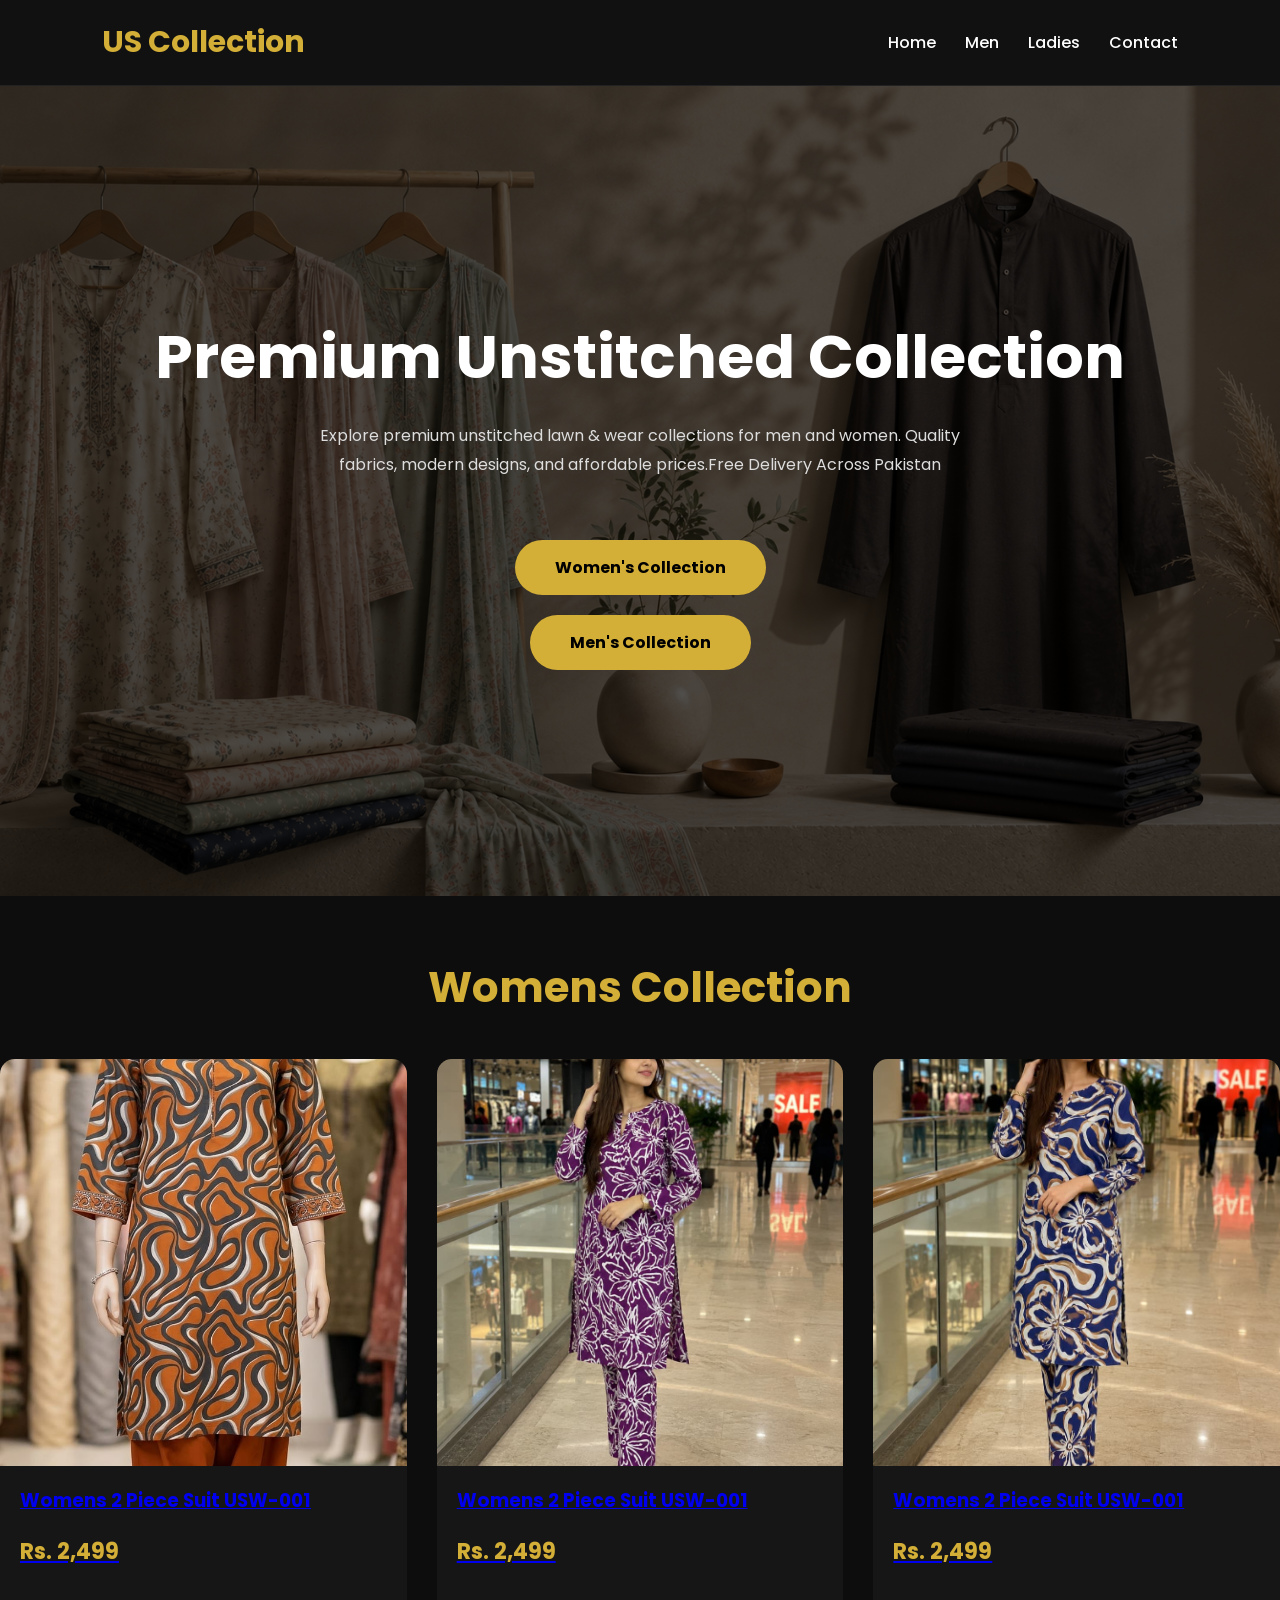
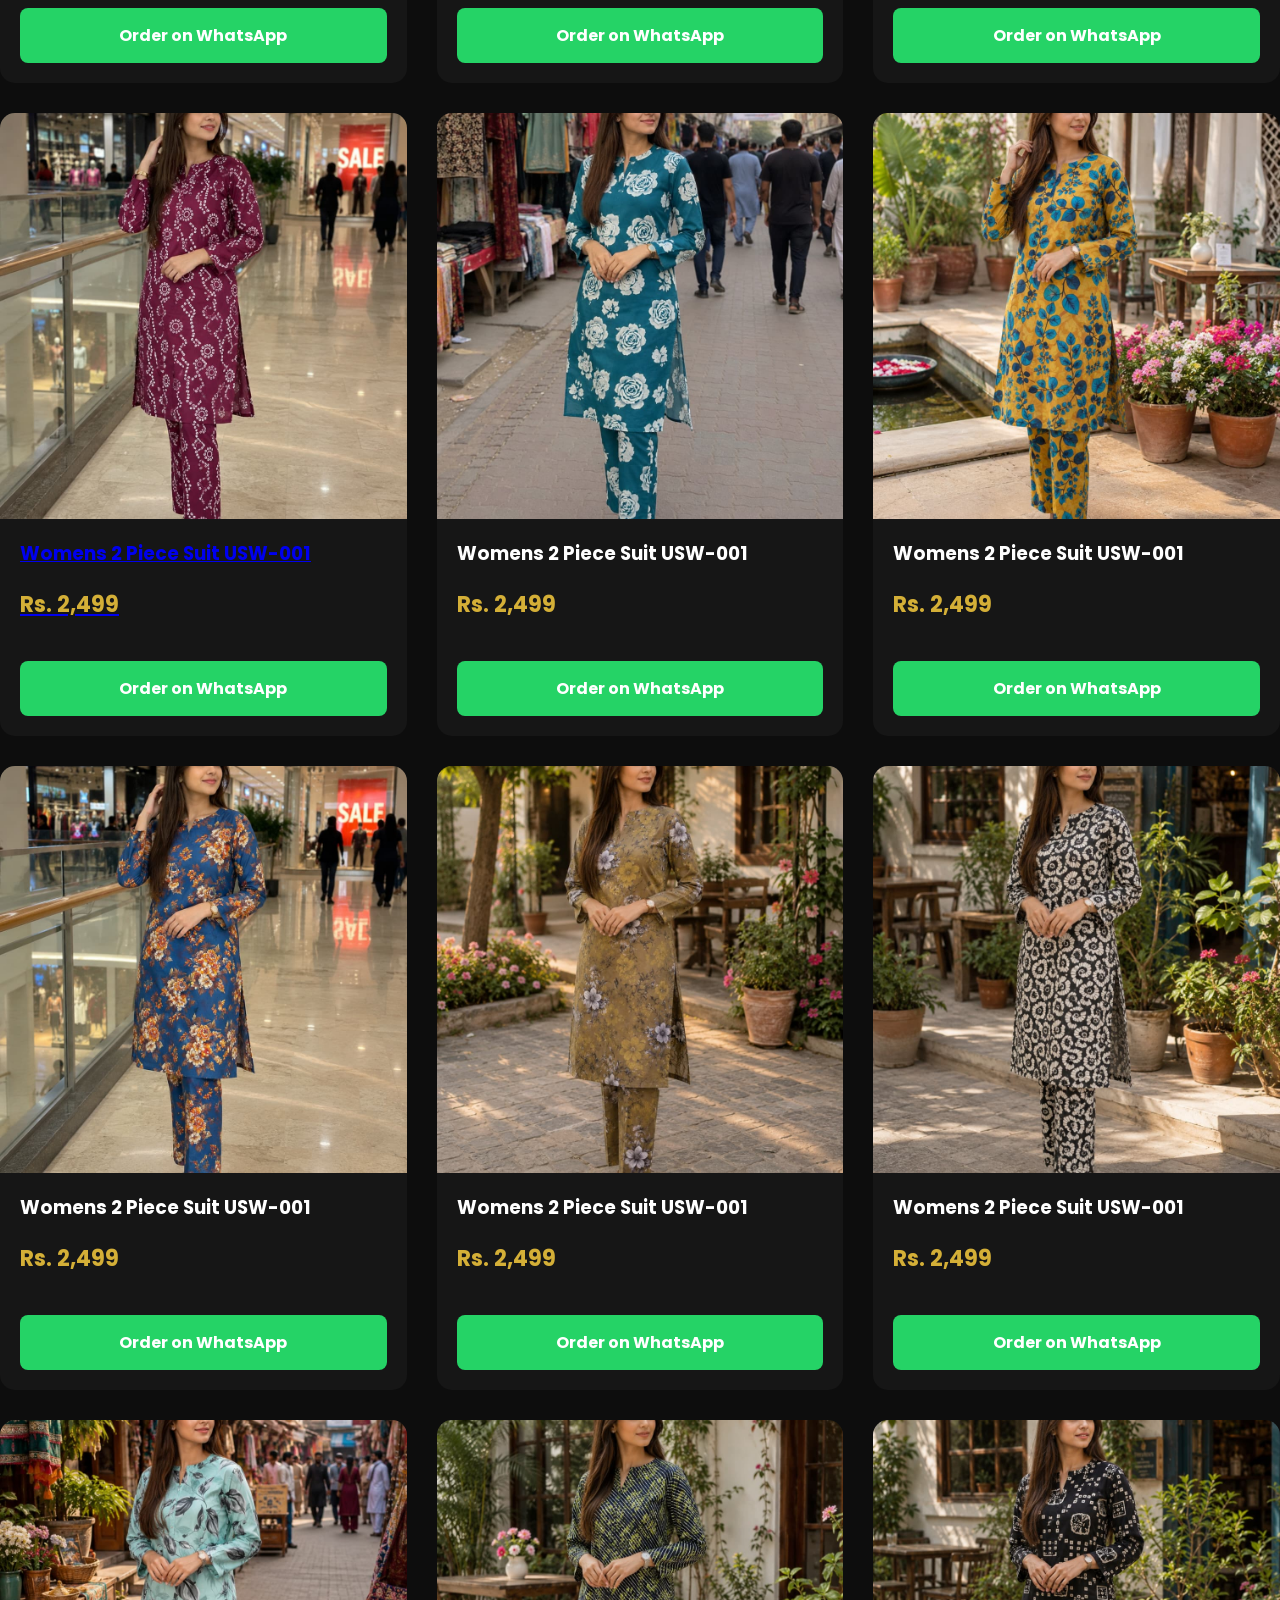
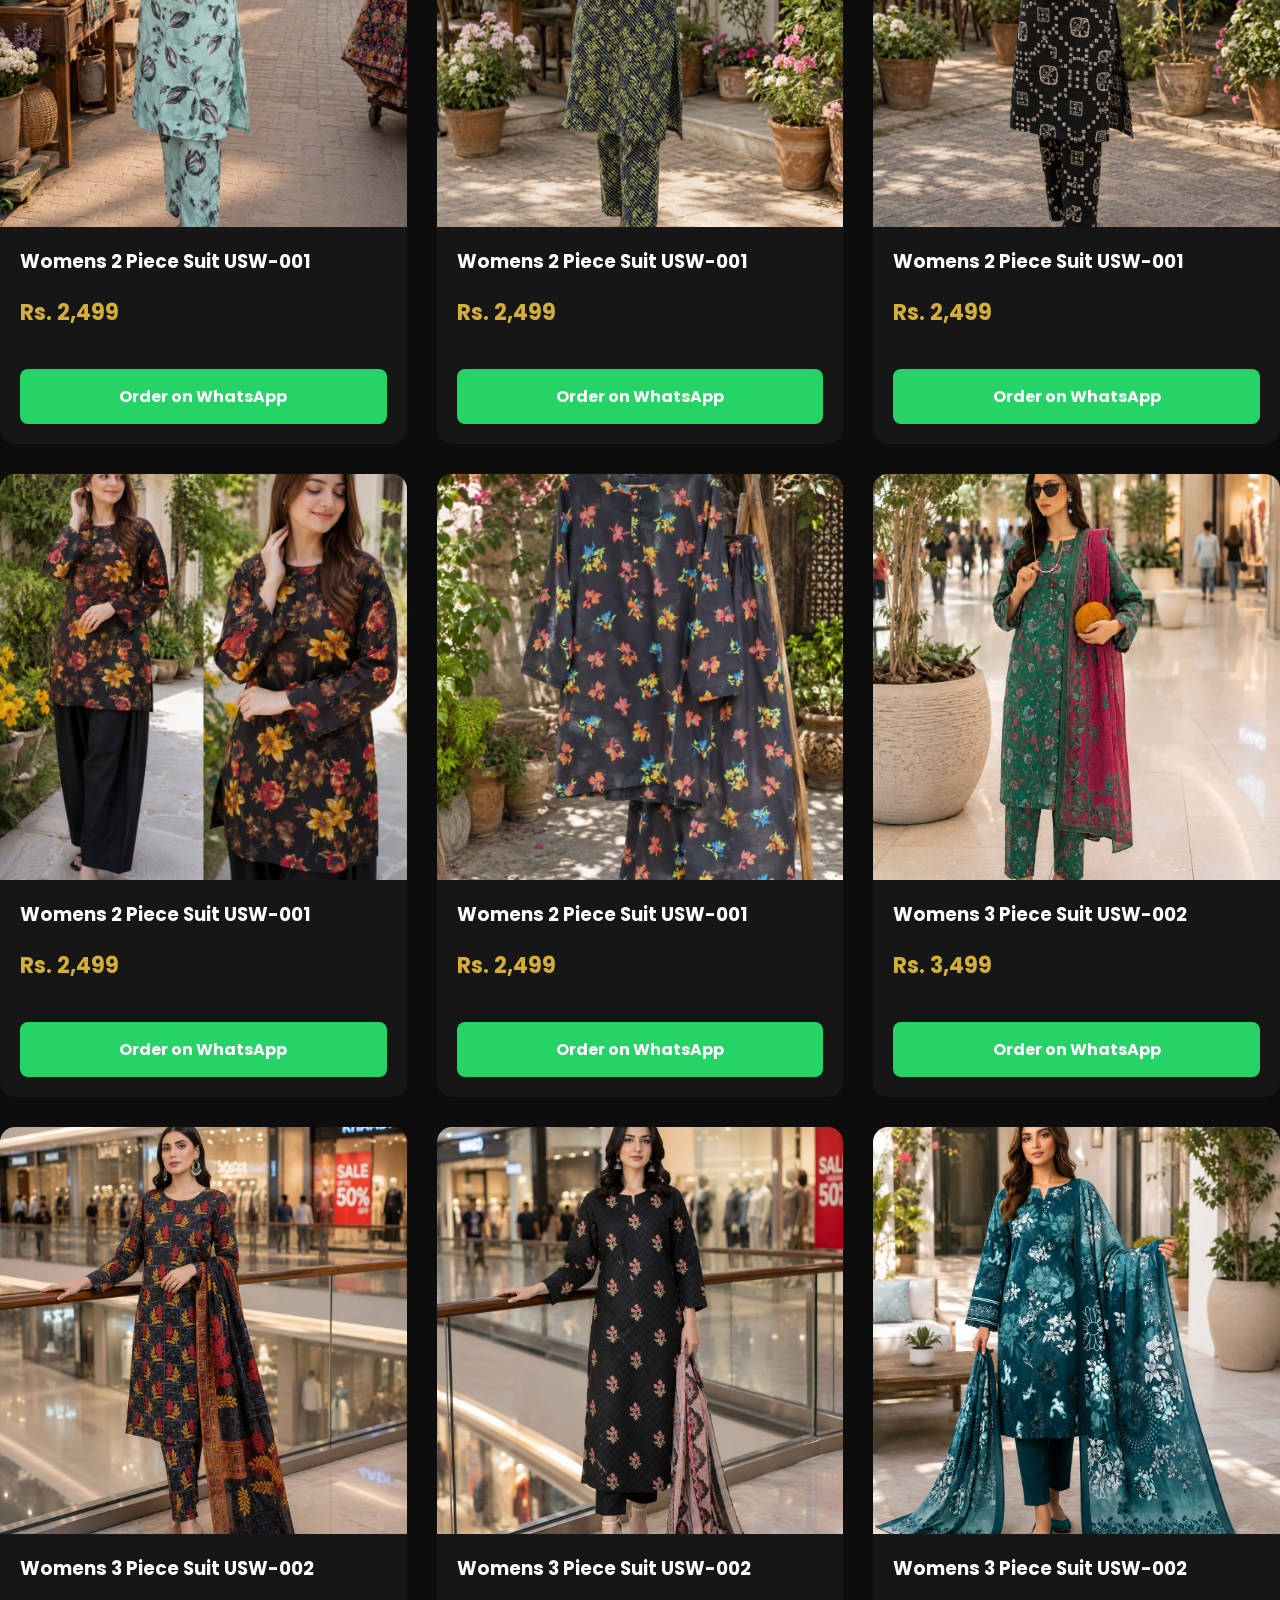
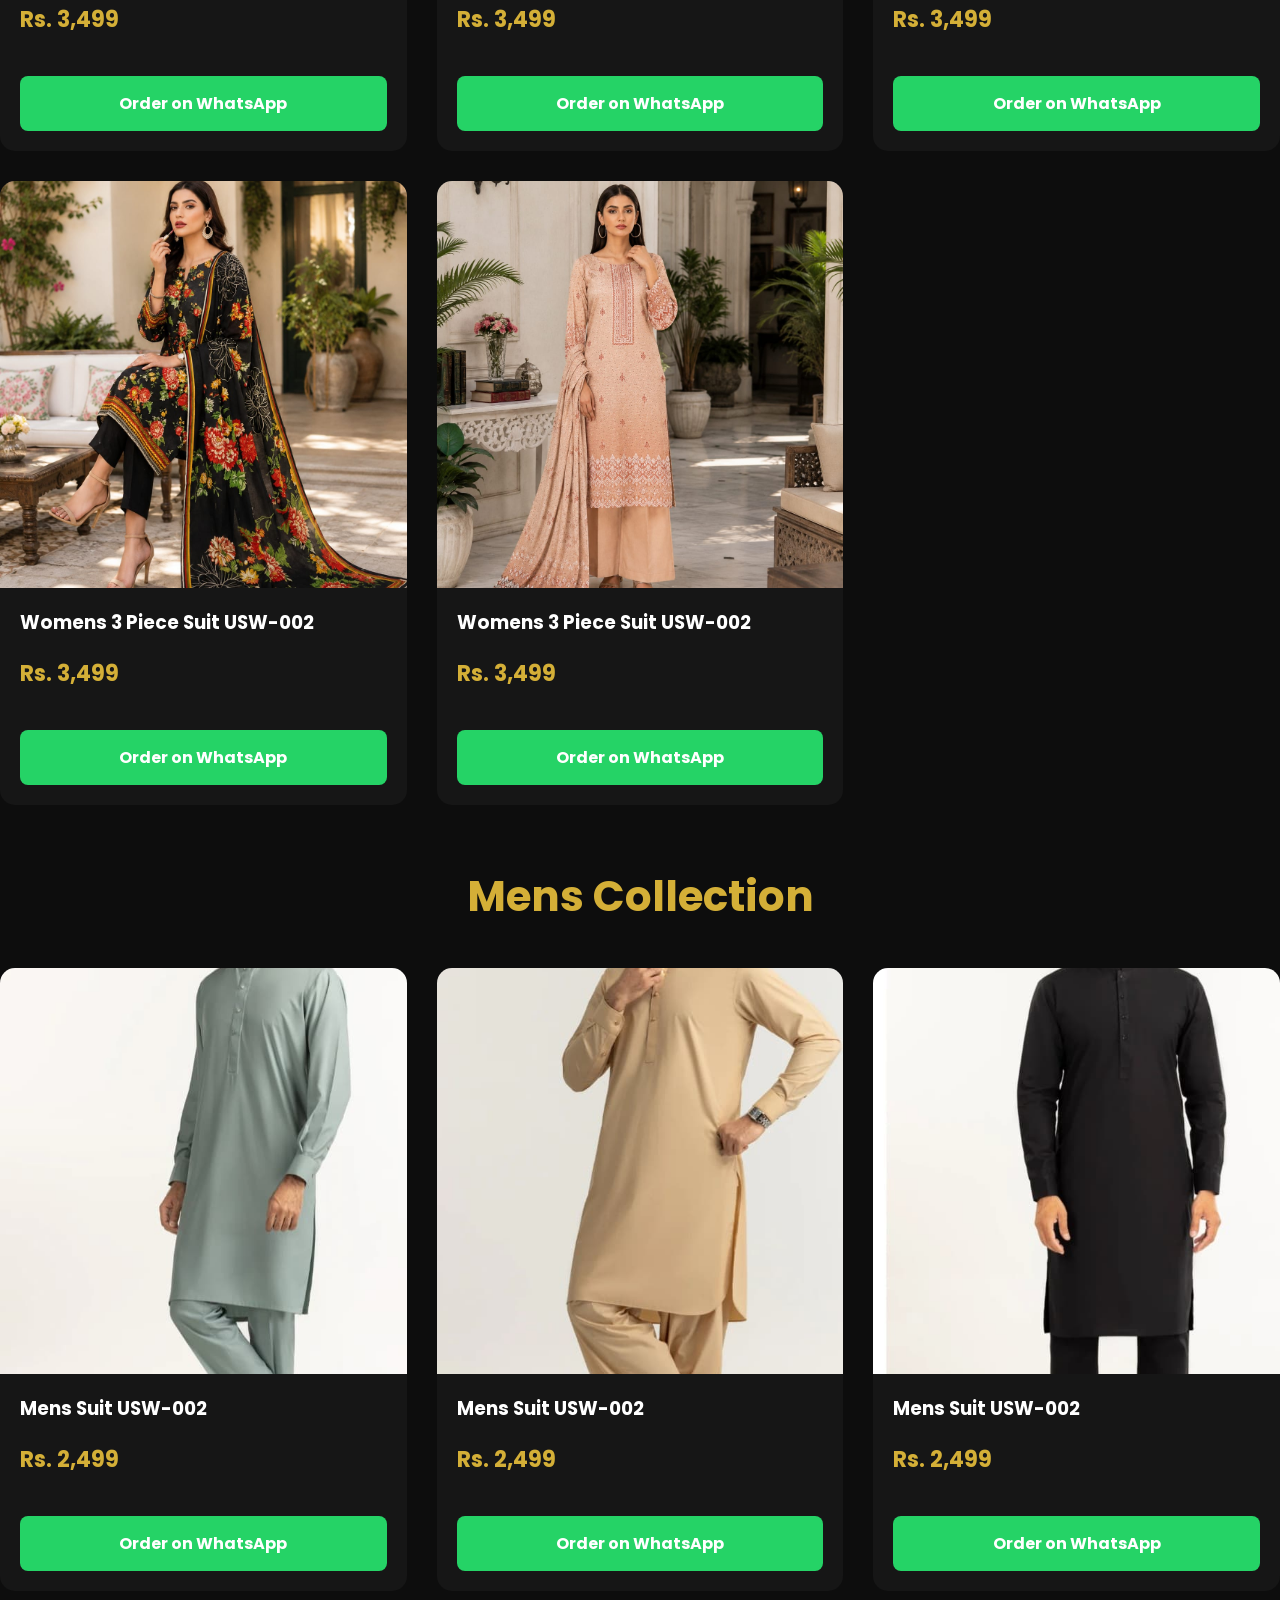
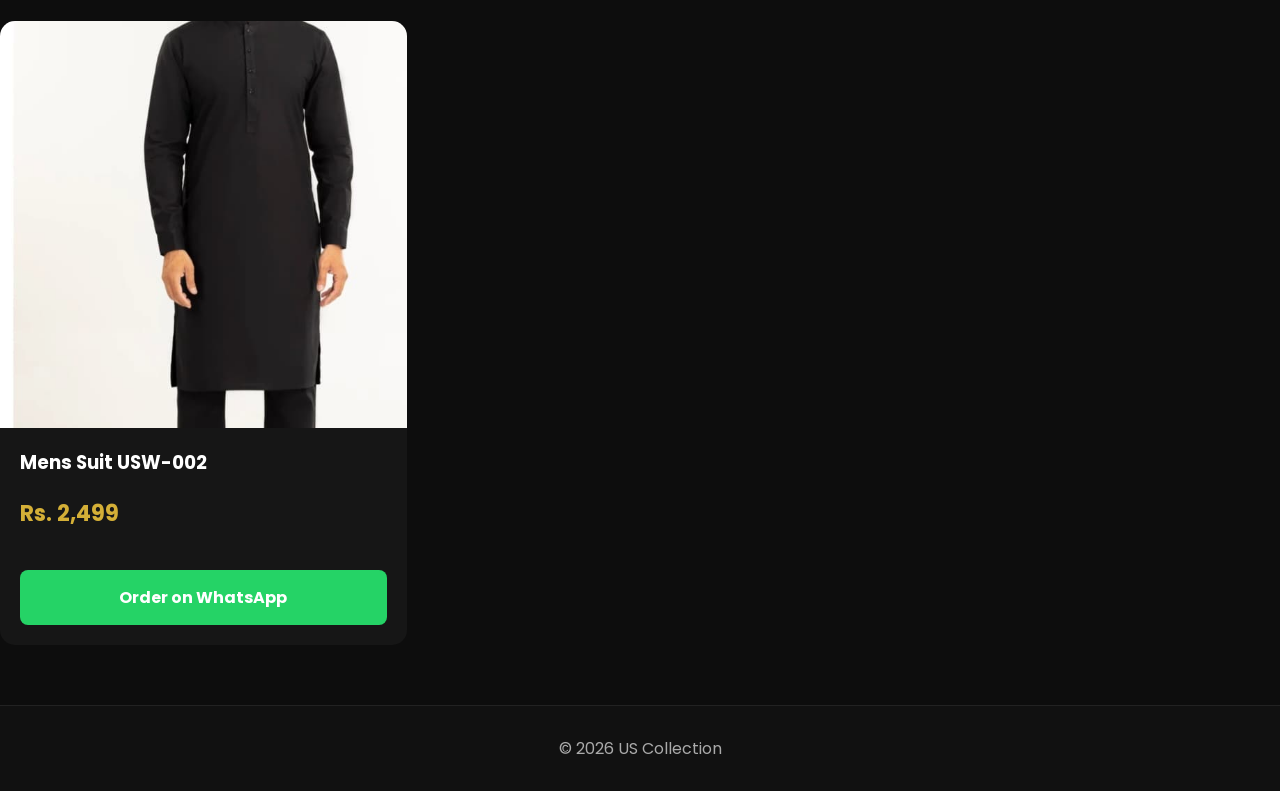
==== commit abcba2e0: "Update index.html" ====
--- a/index.html
+++ b/index.html
@@ -52,7 +52,7 @@
 
 <div class="products">
     <div class="card">
-
+<a href="w1.html">
 <img src="w1.jpeg" alt="Womens 2 Piece Suit">
 
 <h3>Womens 2 Piece Suit USW-001</h3>
@@ -66,7 +66,7 @@
 
 </div>
        <div class="card">
-
+<a href="w2.html">
 <img src="w2.jpeg" alt="Womens 2 Piece Suit">
 
 <h3>Womens 2 Piece Suit USW-001</h3>
@@ -80,7 +80,7 @@
 
 </div>
       <div class="card">
-
+<a href="w3.html">
 <img src="w3.jpeg" alt="Womens 2 Piece Suit">
 
 <h3>Womens 2 Piece Suit USW-001</h3>
@@ -94,7 +94,7 @@
 
 </div>
       <div class="card">
-
+<a href="w4.html">
 <img src="w4.jpeg" alt="Womens 2 Piece Suit">
 
 <h3>Womens 2 Piece Suit USW-001</h3>
--- a/style.css
+++ b/style.css
@@ -185,5 +185,72 @@
 .hero p{
     width:90%;
 }
-
-}
+    .product-detail{
+
+display:flex;
+
+gap:60px;
+
+padding:80px 8%;
+
+align-items:center;
+
+flex-wrap:wrap;
+
+}
+
+.product-image{
+
+flex:1;
+
+}
+
+.product-image img{
+
+width:100%;
+
+border-radius:15px;
+
+}
+
+.product-info{
+
+flex:1;
+
+}
+
+.product-info h1{
+
+font-size:45px;
+
+margin-bottom:20px;
+
+}
+
+.product-info h2{
+
+color:#d4af37;
+
+margin-bottom:25px;
+
+}
+
+.product-info p{
+
+line-height:2;
+
+font-size:18px;
+
+}
+
+@media(max-width:900px){
+
+.product-detail{
+
+flex-direction:column;
+
+}
+
+}
+
+}
